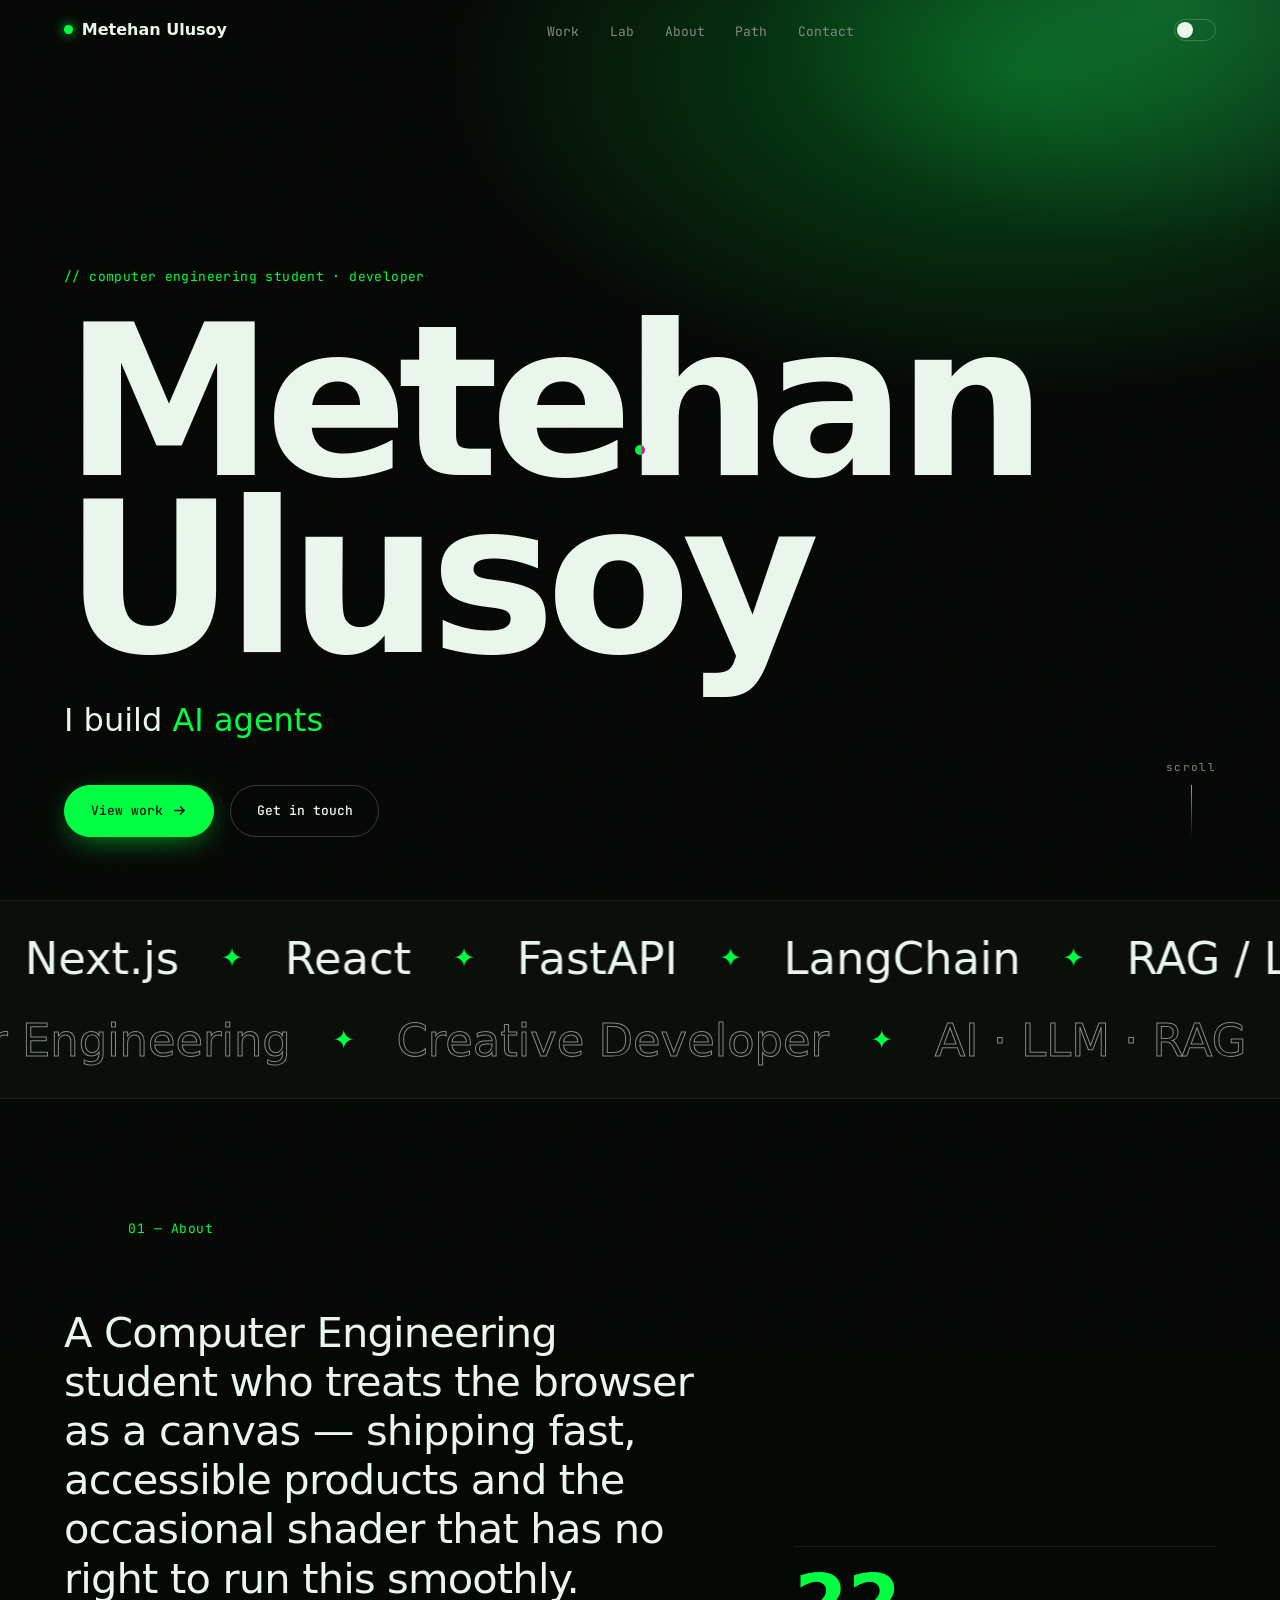
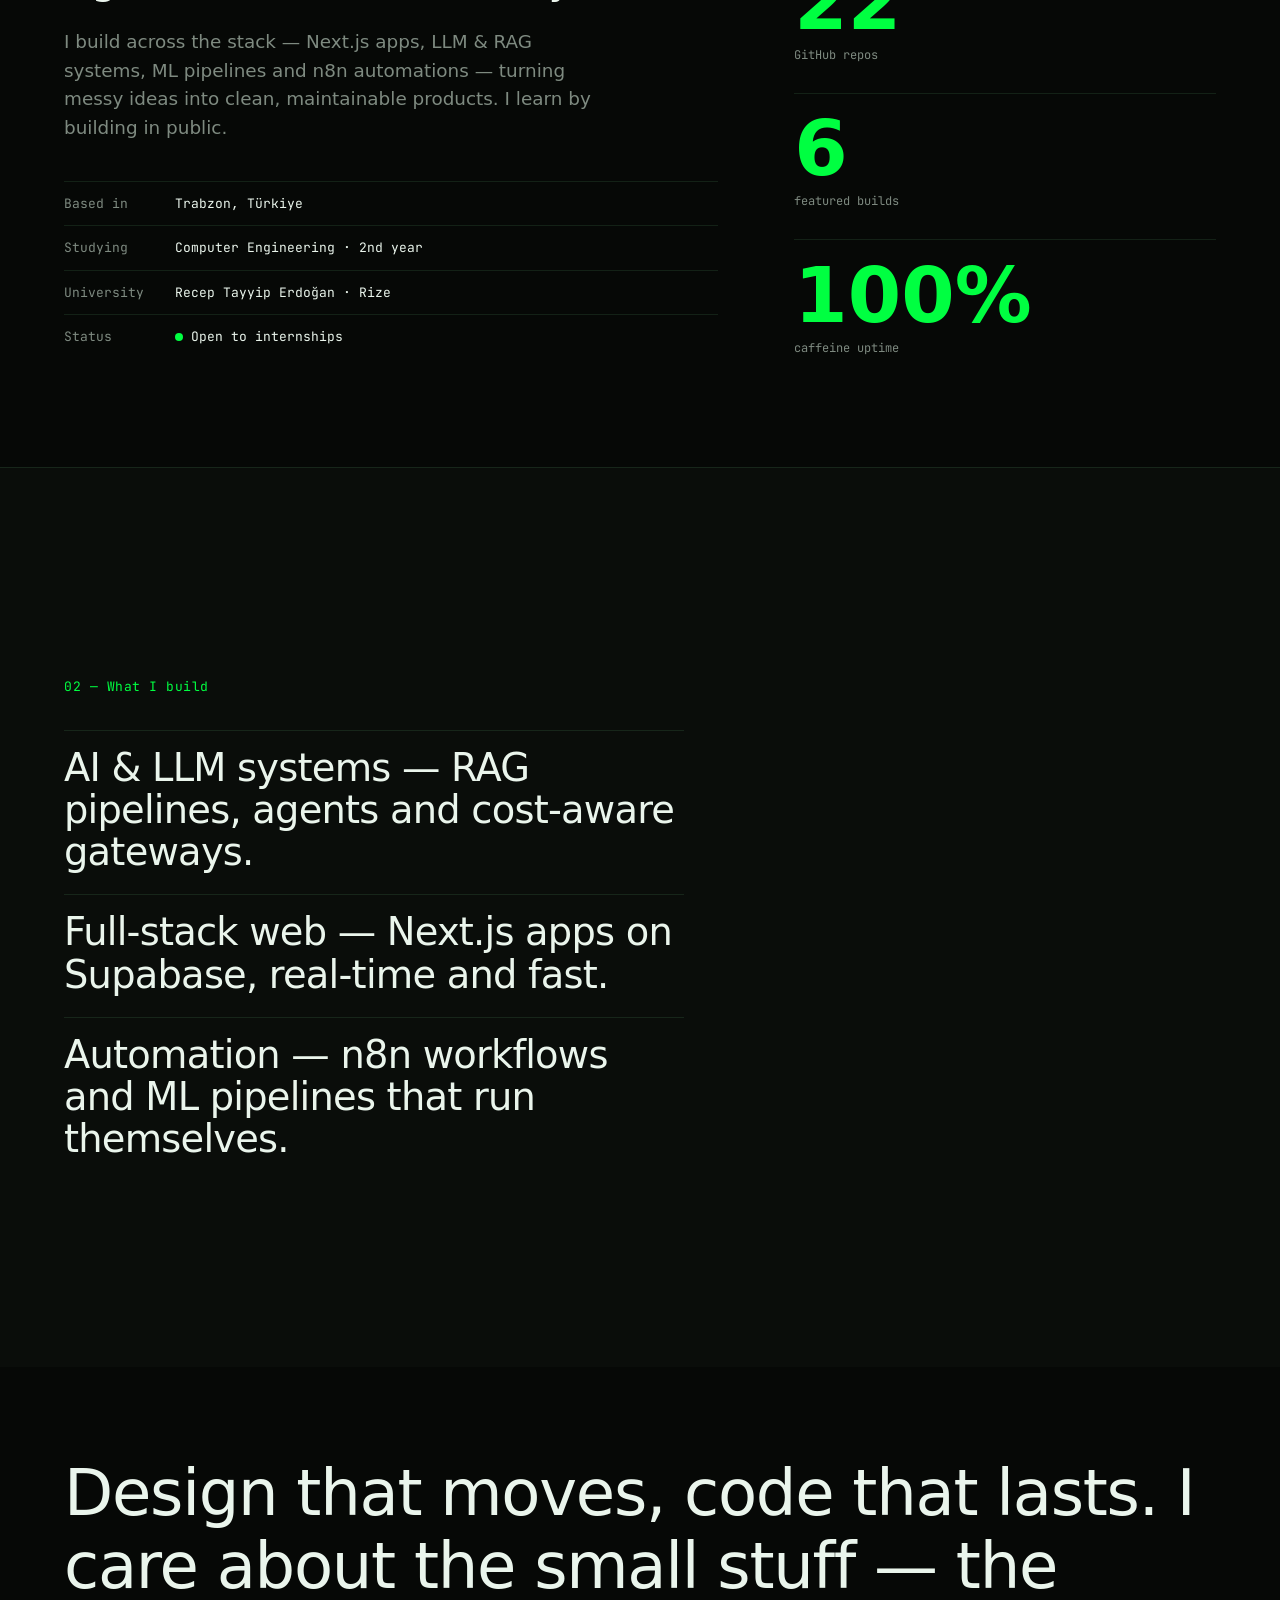
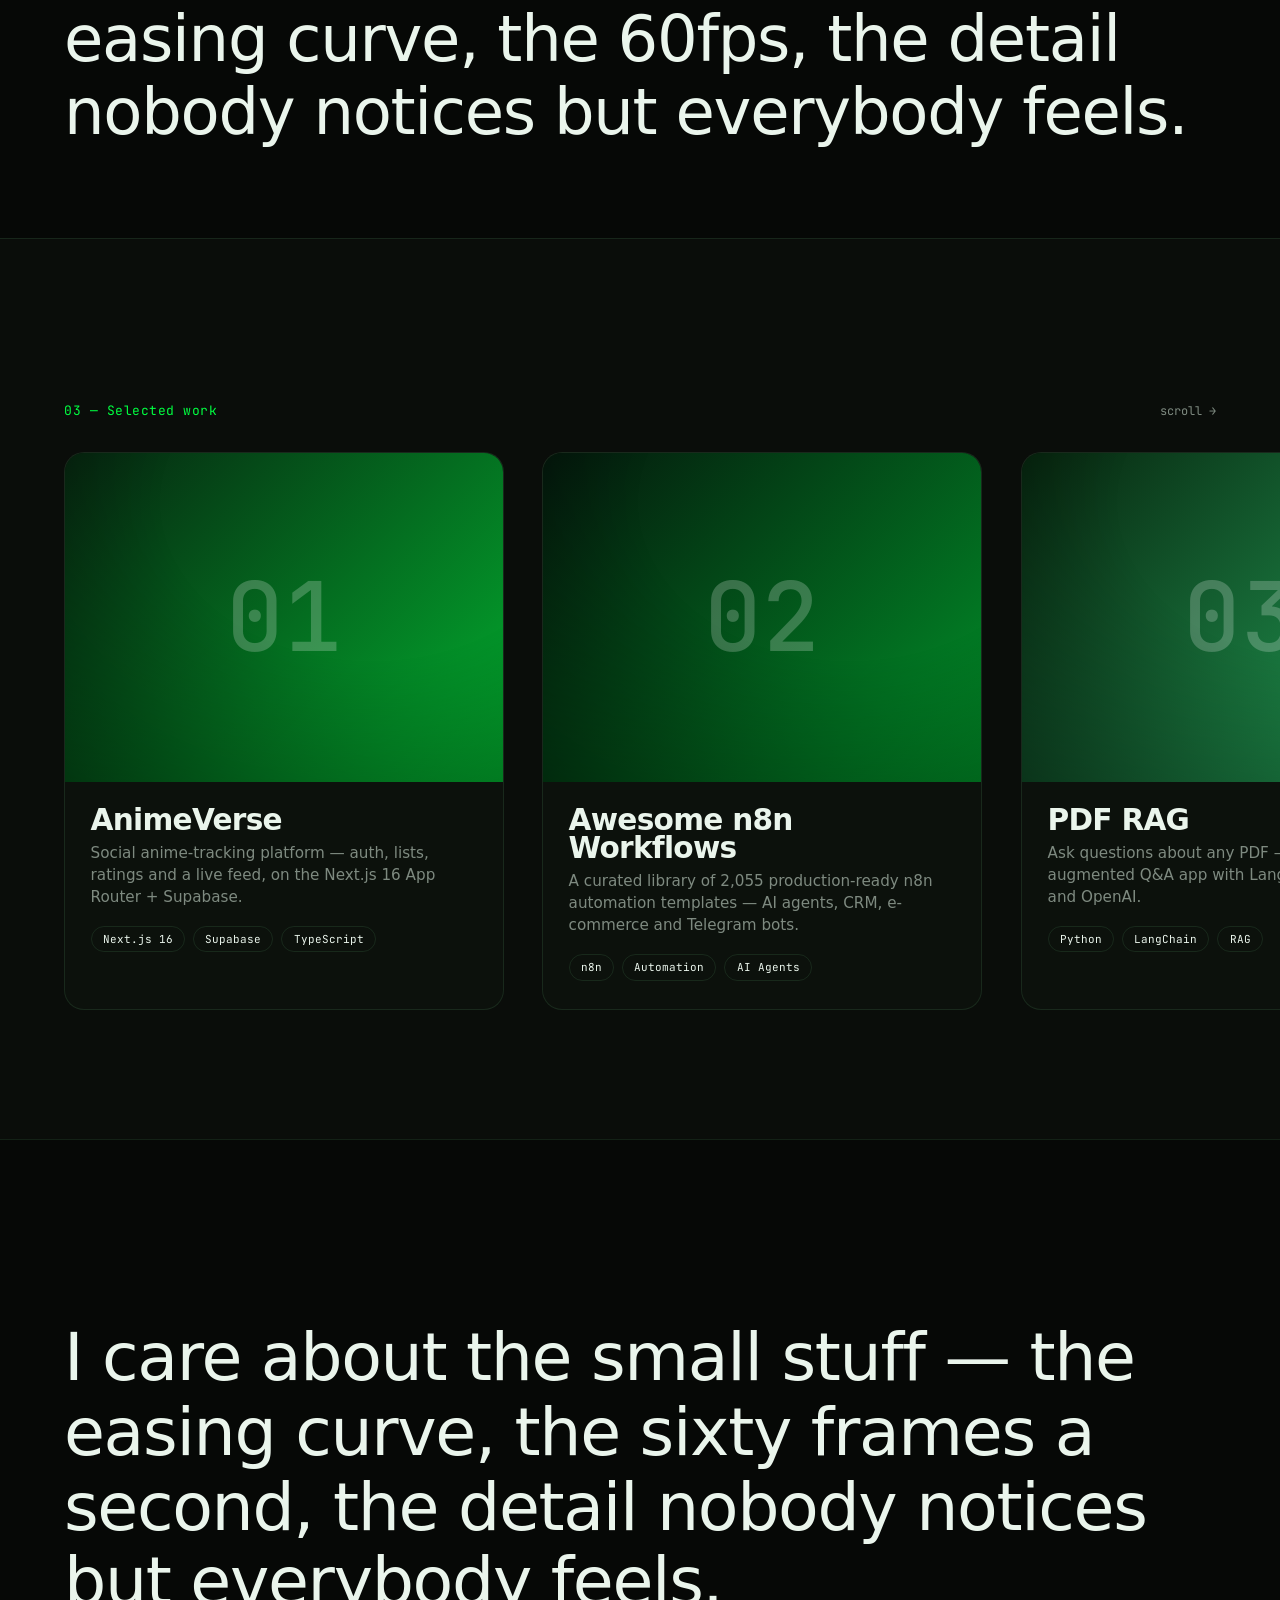
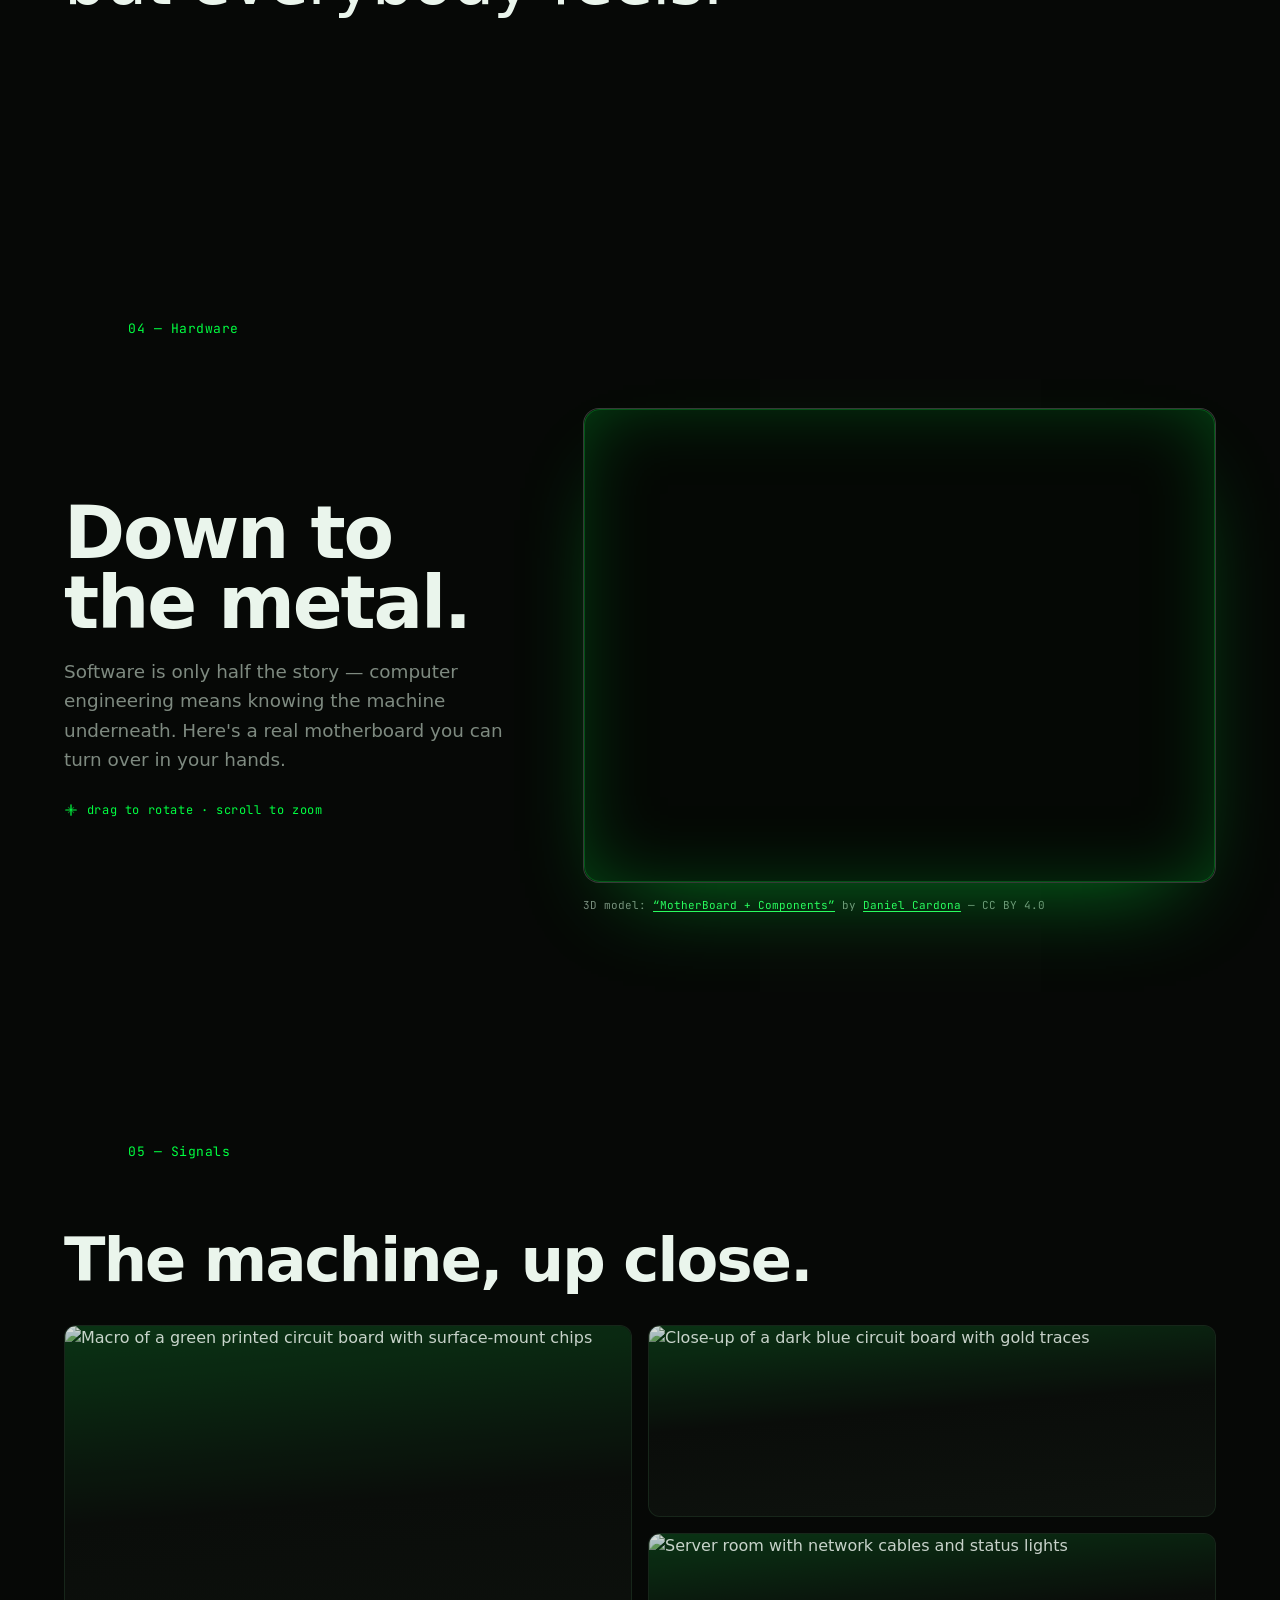
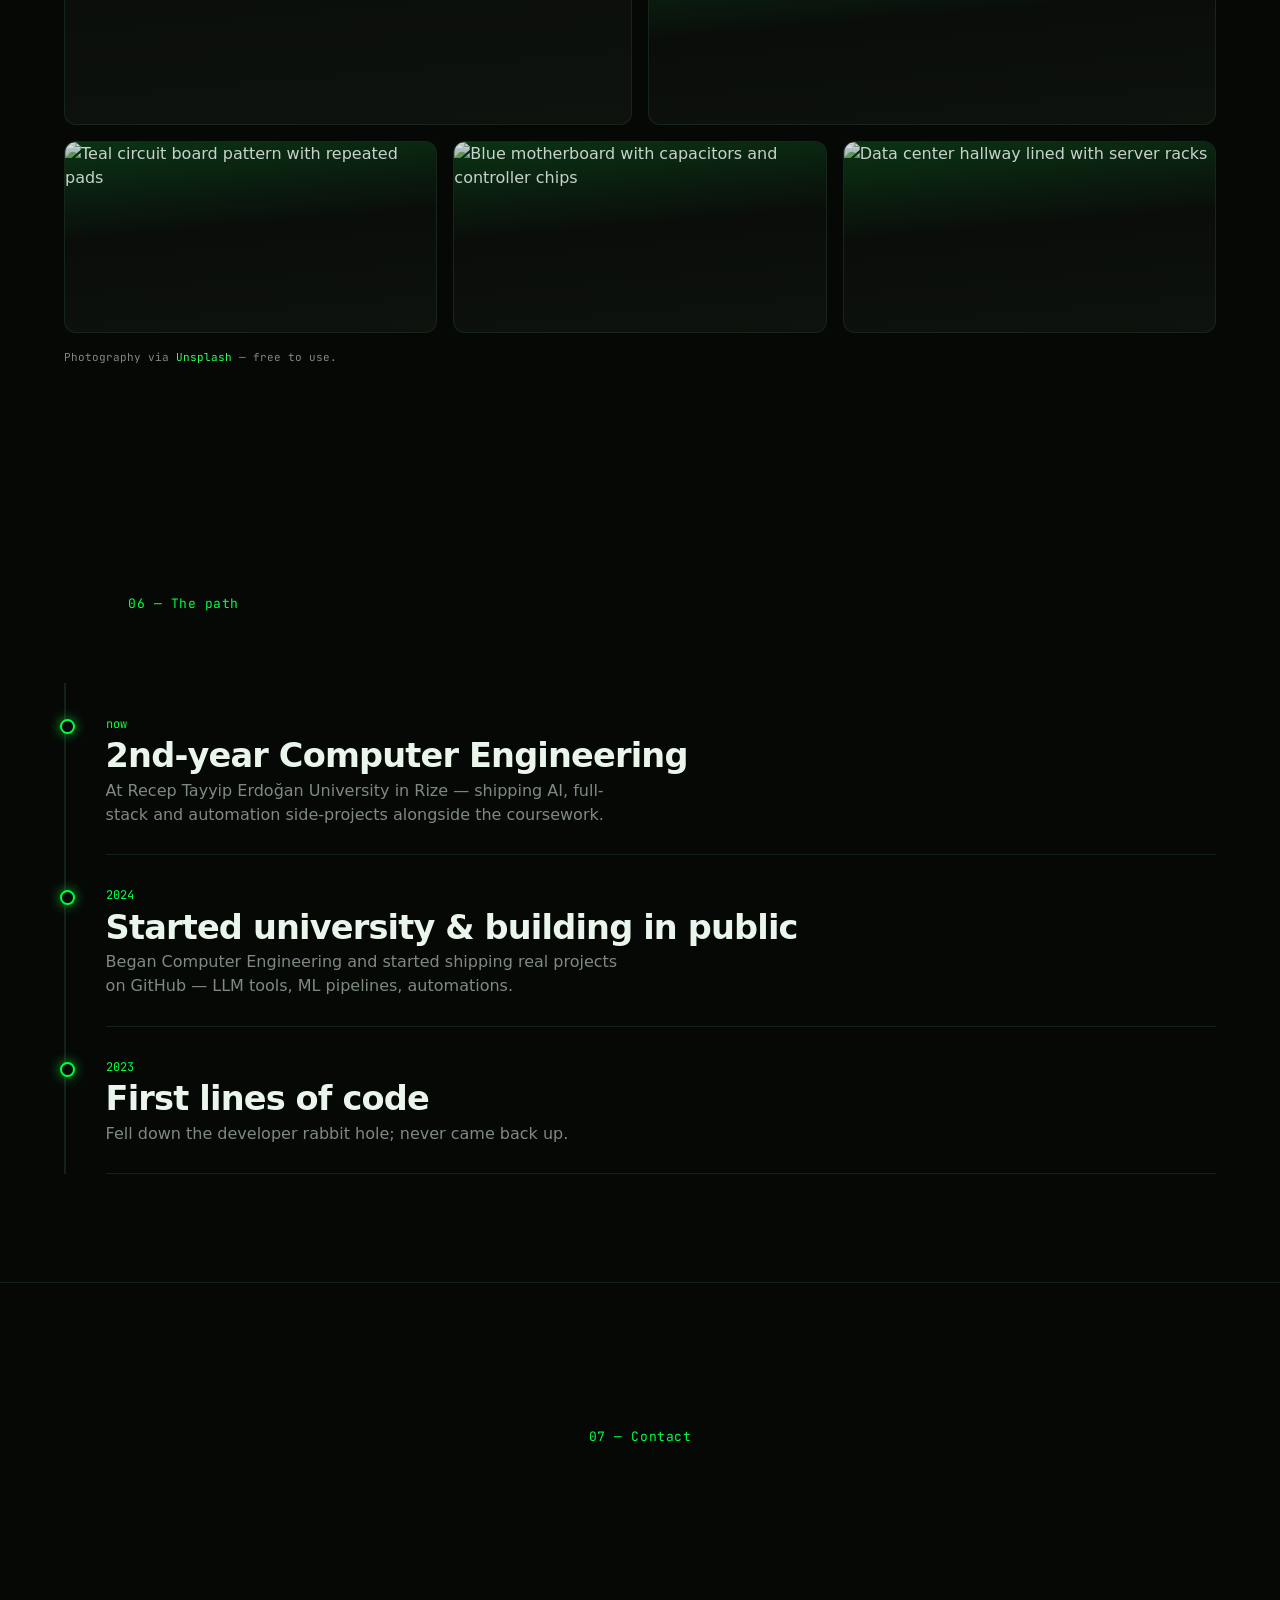
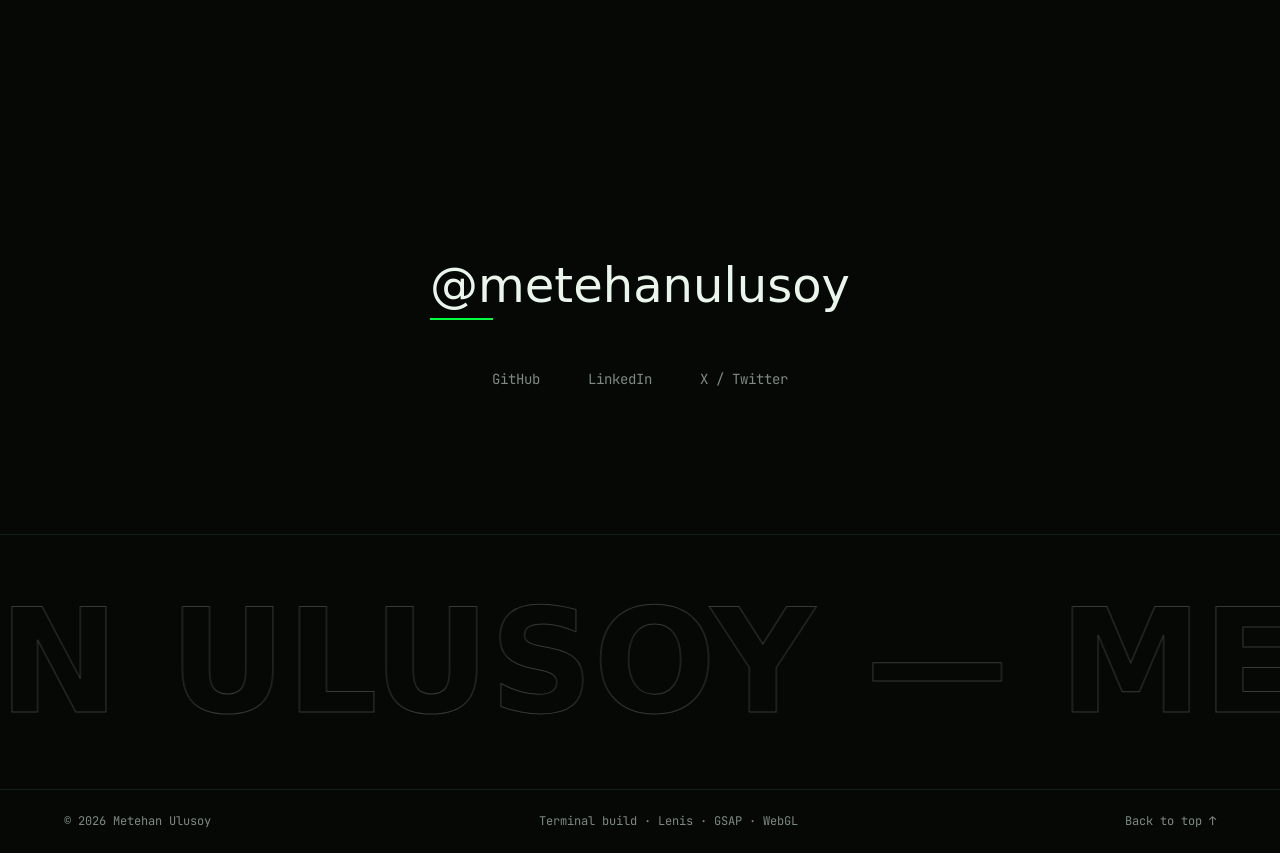
==== index.html @ 35fd6064 "feat: switch to matrix-green theme with real hardware media Recolour the site from the ember "Molten" ====
<!DOCTYPE html>
<html lang="en" data-theme="dark" data-perf="full">
<head>
  <meta charset="UTF-8" />
  <meta name="viewport" content="width=device-width, initial-scale=1.0" />
  <meta name="color-scheme" content="dark light" />
  <meta name="theme-color" content="#060806" />

  <!-- ====== EDIT: name / title / description ====== -->
  <title>Metehan Ulusoy — Creative Developer</title>
  <meta name="description" content="Metehan Ulusoy — Computer Engineering student & creative developer building fast, expressive web experiences." />
  <meta name="author" content="Metehan Ulusoy" />
  <meta property="og:type" content="website" />
  <meta property="og:title" content="Metehan Ulusoy — Creative Developer" />
  <meta property="og:description" content="Computer Engineering student & developer — web, motion, WebGL." />
  <meta property="og:image" content="assets/og.svg" />
  <link rel="icon" href="assets/favicon.svg" type="image/svg+xml" />

  <!-- No-FOUC performance-tier boot -->
  <script>
    (function () {
      try {
        var h = document.documentElement;
        var rm = matchMedia('(prefers-reduced-motion: reduce)').matches;
        var coarse = matchMedia('(pointer: coarse)').matches;
        var saveData = (navigator.connection && navigator.connection.saveData) || false;
        var lowCore = (navigator.hardwareConcurrency || 8) <= 4 && innerWidth < 700;
        h.setAttribute('data-perf', (rm || saveData || lowCore) ? 'lite' : 'full');
        h.setAttribute('data-pointer', coarse ? 'coarse' : 'fine');
        var t = localStorage.getItem('theme'); if (t) h.setAttribute('data-theme', t);
      } catch (e) {}
    })();
  </script>

  <!-- Fonts: Clash Display (display) + General Sans (body) + Zodiak (serif italic accent) + JetBrains Mono -->
  <link rel="preconnect" href="https://api.fontshare.com" crossorigin />
  <link rel="preconnect" href="https://fonts.gstatic.com" crossorigin />
  <link href="https://api.fontshare.com/v2/css?f[]=clash-display@600,700,500,400&f[]=general-sans@400,500,600&f[]=zodiak@400,700&display=swap" rel="stylesheet" />
  <link href="https://fonts.googleapis.com/css2?family=JetBrains+Mono:ital,wght@0,400;0,500;1,400&display=swap" rel="stylesheet" />

  <link rel="stylesheet" href="css/styles.css" />
</head>

<body>
  <!-- ============ PRELOADER (terminal boot) ============ -->
  <div class="preloader" id="preloader" aria-hidden="true">
    <div class="preloader__inner">
      <div class="preloader__log">
        <span class="boot-line">&gt; init kernel<span class="ok"> ok</span></span>
        <span class="boot-line">&gt; mount /portfolio<span class="ok"> ok</span></span>
        <span class="boot-line">&gt; load shaders<span class="ok"> ok</span></span>
        <span class="boot-line">&gt; calibrate motion<span class="ok"> ok</span></span>
        <span class="boot-line">&gt; ready<span class="blink">_</span></span>
      </div>
      <div class="preloader__track"><span class="preloader__fill" id="preFill"></span></div>
      <div class="preloader__meta">
        <span class="preloader__count" id="preCount">000</span>
        <span>METEHAN&nbsp;OS&nbsp;·&nbsp;v1.0</span>
      </div>
    </div>
  </div>

  <!-- ============ CUSTOM CURSOR (blend-difference dot + ring) ============ -->
  <div class="cursor" id="cursor" aria-hidden="true"><span class="cursor__label" id="cursorLabel"></span></div>

  <!-- ============ GRAIN ============ -->
  <div class="grain" aria-hidden="true"></div>

  <!-- ============ NAV ============ -->
  <header class="nav" id="nav">
    <a class="nav__brand" href="#top" data-magnetic data-cursor="hide"><span class="nav__dot"></span> Metehan Ulusoy</a>
    <nav class="nav__links" aria-label="Primary">
      <a href="#work" data-link><span>Work</span></a>
      <a href="#lab" data-link><span>Lab</span></a>
      <a href="#about" data-link><span>About</span></a>
      <a href="#path" data-link><span>Path</span></a>
      <a href="#contact" data-link><span>Contact</span></a>
    </nav>
    <button class="nav__theme" id="themeToggle" aria-label="Toggle theme" data-cursor="hide" data-magnetic>
      <span class="nav__theme-track"><span class="nav__theme-thumb"></span></span>
    </button>
  </header>

  <main id="top" class="scroll-content">

    <!-- ============ HERO ============ -->
    <section class="hero" id="hero">
      <video class="hero__video" id="heroVideo" autoplay muted loop playsinline preload="auto" aria-hidden="true">
        <source src="assets/video/matrix-rain.mp4" type="video/mp4" />
      </video>
      <div class="hero__scan" aria-hidden="true"></div>
      <div class="hero__grade" aria-hidden="true"></div>

      <div class="hero__inner">
        <p class="hero__eyebrow reveal-line"><span class="tag">// computer engineering student · developer</span></p>
        <!-- EDIT: your name -->
        <h1 class="hero__title" data-split-chars aria-label="Metehan Ulusoy">Metehan<br />Ulusoy</h1>
        <div class="hero__sub reveal-line">
          <span class="hero__lead">I build</span>
          <span class="hero__rotator" id="roleRotator"></span>
        </div>
        <div class="hero__cta reveal-line">
          <a href="#work" class="btn btn--primary" data-magnetic data-cursor="hide">
            <span>View work</span>
            <svg width="15" height="15" viewBox="0 0 16 16" fill="none"><path d="M3 8h10M9 4l4 4-4 4" stroke="currentColor" stroke-width="1.6" stroke-linecap="round" stroke-linejoin="round"/></svg>
          </a>
          <a href="#contact" class="btn btn--ghost" data-magnetic data-cursor="hide"><span>Get in touch</span></a>
        </div>
      </div>

      <a href="#work" class="hero__scroll" aria-label="Scroll" data-cursor="hide"><span>scroll</span><span class="hero__scroll-line"></span></a>
    </section>

    <!-- ============ MARQUEE ============ -->
    <section class="marquee" aria-hidden="true">
      <div class="marquee__track" id="marquee">
        <!-- EDIT: skills -->
        <em>Python</em><i>✦</i><em>TypeScript</em><i>✦</i><em>Next.js</em><i>✦</i><em>React</em><i>✦</i><em>FastAPI</em><i>✦</i><em>LangChain</em><i>✦</i><em>RAG / LLMs</em><i>✦</i><em>n8n</em><i>✦</i><em>Supabase</em><i>✦</i><em>Machine Learning</em><i>✦</i><em>WebGL</em><i>✦</i>
      </div>
      <div class="marquee__track marquee__track--outline" id="marquee2">
        <em>Creative Developer</em><i>✦</i><em>AI · LLM · RAG</em><i>✦</i><em>Full-stack</em><i>✦</i><em>Automation</em><i>✦</i><em>Motion &amp; WebGL</em><i>✦</i><em>Computer Engineering</em><i>✦</i>
      </div>
    </section>

    <!-- ============ ABOUT ============ -->
    <section class="about" id="about">
      <div class="section-head" data-head>
        <span class="section-num">01 — About</span>
      </div>
      <div class="about__grid">
        <div class="about__bio">
          <!-- EDIT: bio -->
          <p class="about__big" data-split-lines>A Computer Engineering student who treats the browser as a canvas — shipping fast, accessible products and the occasional shader that has no right to run this smoothly.</p>
          <p class="about__small" data-split-lines>I build across the stack — Next.js apps, LLM & RAG systems, ML pipelines and n8n automations — turning messy ideas into clean, maintainable products. I learn by building in public.</p>
          <div class="about__meta reveal-line">
            <div><span class="k">Based in</span><span class="v">Trabzon, Türkiye</span></div>
            <div><span class="k">Studying</span><span class="v">Computer Engineering · 2nd year</span></div>
            <div><span class="k">University</span><span class="v">Recep Tayyip Erdoğan · Rize</span></div>
            <div><span class="k">Status</span><span class="v"><i class="pulse"></i> Open to internships</span></div>
          </div>
        </div>
        <div class="about__stats" id="stats">
          <div class="stat"><span class="stat__num" data-count="22" data-suffix="">0</span><span class="stat__label">GitHub repos</span></div>
          <div class="stat"><span class="stat__num" data-count="6" data-suffix="">0</span><span class="stat__label">featured builds</span></div>
          <div class="stat"><span class="stat__num" data-count="100" data-suffix="%">0</span><span class="stat__label">caffeine uptime</span></div>
        </div>
      </div>
    </section>

    <!-- ============ FEATURE — interactive 3D ember blob ============ -->
    <section class="feature" id="feature">
      <canvas class="feature__canvas" id="blobCanvas" aria-hidden="true"></canvas>
      <div class="feature__grade" aria-hidden="true"></div>
      <div class="feature__inner">
        <span class="section-num">02 — What I build</span>
        <ul class="feature__list">
          <li data-split-lines>AI &amp; LLM systems — RAG pipelines, agents and cost-aware gateways.</li>
          <li data-split-lines>Full-stack web — Next.js apps on Supabase, real-time and fast.</li>
          <li data-split-lines>Automation — n8n workflows and ML pipelines that run themselves.</li>
        </ul>
      </div>
    </section>

    <!-- ============ STATEMENT (scroll-driven word highlight) ============ -->
    <section class="statement" id="statement">
      <p class="statement__text" id="statementText">Design that moves, code that lasts. I care about the small stuff — the easing curve, the 60fps, the detail nobody notices but everybody feels.</p>
    </section>

    <!-- ============ WORK — pinned horizontal ============ -->
    <section class="work" id="work">
      <div class="work__pin" id="workPin">
        <div class="work__head">
          <span class="section-num">03 — Selected work</span>
          <span class="work__hint">scroll →</span>
        </div>
        <div class="work__track" id="workTrack">
          <!-- Real projects pulled from github.com/metehanulusoy -->
          <a class="card" href="https://github.com/metehanulusoy/myanimelist" target="_blank" rel="noopener" data-tilt data-cursor="view">
            <div class="card__media card__media--a"><span class="card__idx">01</span></div>
            <div class="card__body"><h3>AnimeVerse</h3><p>Social anime-tracking platform — auth, lists, ratings and a live feed, on the Next.js 16 App Router + Supabase.</p><ul><li>Next.js 16</li><li>Supabase</li><li>TypeScript</li></ul></div>
          </a>
          <a class="card" href="https://metehanulusoy.github.io/awesome-n8n-workflows" target="_blank" rel="noopener" data-tilt data-cursor="view">
            <div class="card__media card__media--b"><span class="card__idx">02</span></div>
            <div class="card__body"><h3>Awesome n8n Workflows</h3><p>A curated library of 2,055 production-ready n8n automation templates — AI agents, CRM, e-commerce and Telegram bots.</p><ul><li>n8n</li><li>Automation</li><li>AI Agents</li></ul></div>
          </a>
          <a class="card" href="https://pdf-rag-app-metehanulusoy.streamlit.app" target="_blank" rel="noopener" data-tilt data-cursor="view">
            <div class="card__media card__media--c"><span class="card__idx">03</span></div>
            <div class="card__body"><h3>PDF RAG</h3><p>Ask questions about any PDF — a retrieval-augmented Q&amp;A app with LangChain, embeddings and OpenAI.</p><ul><li>Python</li><li>LangChain</li><li>RAG</li></ul></div>
          </a>
          <a class="card" href="https://github.com/metehanulusoy/llm-cost-autopilot" target="_blank" rel="noopener" data-tilt data-cursor="view">
            <div class="card__media card__media--d"><span class="card__idx">04</span></div>
            <div class="card__body"><h3>LLM Cost Autopilot</h3><p>Multi-provider LLM gateway that routes by learned complexity and auto-escalates on failure — 50%+ cheaper than an all-GPT-4o baseline.</p><ul><li>Python</li><li>FastAPI</li><li>LLM Ops</li></ul></div>
          </a>
          <a class="card" href="https://github.com/metehanulusoy/bist-ai-yatirim-asistani" target="_blank" rel="noopener" data-tilt data-cursor="view">
            <div class="card__media card__media--e"><span class="card__idx">05</span></div>
            <div class="card__body"><h3>BIST AI Assistant</h3><p>AI-driven BIST stock assistant — portfolio tracking, analysis and paper-trading in one Streamlit app.</p><ul><li>Python</li><li>Streamlit</li><li>AI</li></ul></div>
          </a>
          <a class="card" href="https://github.com/metehanulusoy/fraud-detection-system" target="_blank" rel="noopener" data-tilt data-cursor="view">
            <div class="card__media card__media--f"><span class="card__idx">06</span></div>
            <div class="card__body"><h3>Fraud Detection</h3><p>Real-time fraud scoring — an XGBoost + Isolation Forest ensemble behind a FastAPI endpoint with rule-based alerts.</p><ul><li>Python</li><li>XGBoost</li><li>ML</li></ul></div>
          </a>
          <div class="work__end"><a href="#contact" class="work__end-link" data-magnetic data-cursor="hide">Let's talk →</a></div>
        </div>
      </div>
    </section>

    <!-- ============ MANIFESTO — scroll color inversion ============ -->
    <section class="invert" id="invert">
      <p class="invert__text">I care about the small stuff — the easing curve, the sixty frames a second, the detail nobody notices but everybody feels.</p>
    </section>

    <!-- ============ HARDWARE — real interactive 3D model (Sketchfab, CC-BY) ============ -->
    <section class="hardware" id="hardware">
      <div class="section-head" data-head><span class="section-num">04 — Hardware</span></div>
      <div class="hardware__inner">
        <div class="hardware__text">
          <h2 class="hardware__title" data-split-lines>Down to the metal.</h2>
          <p class="hardware__sub reveal-line">Software is only half the story — computer engineering means knowing the machine underneath. Here's a real motherboard you can turn over in your hands.</p>
          <span class="hardware__hint reveal-line">
            <svg width="14" height="14" viewBox="0 0 16 16" fill="none" aria-hidden="true"><path d="M2 8h12M8 2v12" stroke="currentColor" stroke-width="1.4" stroke-linecap="round"/><path d="M5 5l6 6M11 5l-6 6" stroke="currentColor" stroke-width="1.4" stroke-linecap="round" opacity=".45"/></svg>
            drag to rotate · scroll to zoom
          </span>
        </div>
        <div class="hardware__stage">
          <div class="hardware__frame">
            <iframe title="MotherBoard + Components — interactive 3D model" class="hardware__embed" src="https://sketchfab.com/models/3bc94057328243d4b341a55f59160f8a/embed?autospin=0.2&autostart=1&ui_theme=dark&ui_infos=0&ui_controls=1&ui_stop=0&ui_watermark=0&transparent=1&dnt=1" allow="autoplay; fullscreen; xr-spatial-tracking" allowfullscreen loading="lazy"></iframe>
          </div>
          <p class="hardware__credit">3D model: <a href="https://sketchfab.com/3d-models/motherboard-components-3bc94057328243d4b341a55f59160f8a" target="_blank" rel="noopener">“MotherBoard + Components”</a> by <a href="https://sketchfab.com/DanielCardonaArt" target="_blank" rel="noopener">Daniel Cardona</a> — CC BY 4.0</p>
        </div>
      </div>
    </section>

    <!-- ============ SIGNALS — real hardware photography (Unsplash) ============ -->
    <section class="gallery" id="gallery">
      <div class="section-head" data-head><span class="section-num">05 — Signals</span></div>
      <div class="gallery__inner">
        <h2 class="gallery__title" data-split-lines>The machine, up close.</h2>
        <div class="gallery__grid">
          <figure class="gtile gtile--a"><img loading="lazy" alt="Macro of a green printed circuit board with surface-mount chips" src="https://images.unsplash.com/photo-1517077304055-6e89abbf09b0?w=1000&q=80&auto=format&fit=crop" /></figure>
          <figure class="gtile gtile--b"><img loading="lazy" alt="Close-up of a dark blue circuit board with gold traces" src="https://images.unsplash.com/photo-1592659762303-90081d34b277?w=800&q=80&auto=format&fit=crop" /></figure>
          <figure class="gtile gtile--c"><img loading="lazy" alt="Server room with network cables and status lights" src="https://images.unsplash.com/photo-1558494949-ef010cbdcc31?w=800&q=80&auto=format&fit=crop" /></figure>
          <figure class="gtile gtile--d"><img loading="lazy" alt="Teal circuit board pattern with repeated pads" src="https://images.unsplash.com/photo-1631376178637-392efc9e356b?w=800&q=80&auto=format&fit=crop" /></figure>
          <figure class="gtile gtile--e"><img loading="lazy" alt="Blue motherboard with capacitors and controller chips" src="https://images.unsplash.com/photo-1651340550839-3b295d930048?w=800&q=80&auto=format&fit=crop" /></figure>
          <figure class="gtile gtile--f"><img loading="lazy" alt="Data center hallway lined with server racks" src="https://images.unsplash.com/photo-1580106815433-a5b1d1d53d85?w=1000&q=80&auto=format&fit=crop" /></figure>
        </div>
        <p class="gallery__credit">Photography via <a href="https://unsplash.com" target="_blank" rel="noopener">Unsplash</a> — free to use.</p>
      </div>
    </section>

    <!-- ============ PATH / TIMELINE ============ -->
    <section class="path" id="path">
      <div class="section-head" data-head><span class="section-num">06 — The path</span></div>
      <ol class="timeline" id="timeline">
        <svg class="timeline__line" id="timelineLine" preserveAspectRatio="none" aria-hidden="true"><path d="M1 0 V 2000" fill="none" stroke="currentColor" stroke-width="2" /></svg>
        <!-- EDIT: your timeline -->
        <li class="timeline__item"><span class="timeline__year">now</span><h3>2nd-year Computer Engineering</h3><p>At Recep Tayyip Erdoğan University in Rize — shipping AI, full-stack and automation side-projects alongside the coursework.</p></li>
        <li class="timeline__item"><span class="timeline__year">2024</span><h3>Started university &amp; building in public</h3><p>Began Computer Engineering and started shipping real projects on GitHub — LLM tools, ML pipelines, automations.</p></li>
        <li class="timeline__item"><span class="timeline__year">2023</span><h3>First lines of code</h3><p>Fell down the developer rabbit hole; never came back up.</p></li>
      </ol>
    </section>

    <!-- ============ CONTACT ============ -->
    <section class="contact" id="contact">
      <canvas class="contact__constellation" id="constellation" aria-hidden="true"></canvas>
      <div class="contact__inner">
        <span class="section-num">07 — Contact</span>
        <div class="contact__stage">
          <canvas class="contact__particles" id="nameCanvas" aria-hidden="true"></canvas>
          <h2 class="contact__title" data-split-chars aria-label="Let's build.">Let's<br />build.</h2>
        </div>
        <a class="contact__handle" href="https://github.com/metehanulusoy" target="_blank" rel="noopener" data-magnetic data-cursor="hide">@metehanulusoy</a>
        <div class="contact__socials">
          <!-- EDIT: add real LinkedIn / X -->
          <a href="https://github.com/metehanulusoy" target="_blank" rel="noopener" data-cursor="hide" data-magnetic>GitHub</a>
          <a href="https://www.linkedin.com/in/metehan-ulusoy-1806b6223" target="_blank" rel="noopener" data-cursor="hide" data-magnetic>LinkedIn</a>
          <a role="link" aria-disabled="true" data-cursor="hide" data-magnetic style="cursor:default">X / Twitter</a>
        </div>
      </div>
      <div class="footer">
        <div class="footer__marquee" aria-hidden="true"><span id="footMarquee"></span></div>
        <div class="footer__row">
          <span>© <span id="year"></span> Metehan Ulusoy</span>
          <span>Terminal build · Lenis · GSAP · WebGL</span>
          <a href="#top" data-cursor="hide" data-magnetic>Back to top ↑</a>
        </div>
      </div>
    </section>
  </main>

  <!-- CDN UMD globals — file:// friendly, degrade gracefully -->
  <script src="https://cdnjs.cloudflare.com/ajax/libs/gsap/3.12.5/gsap.min.js" defer></script>
  <script src="https://cdnjs.cloudflare.com/ajax/libs/gsap/3.12.5/ScrollTrigger.min.js" defer></script>
  <script src="https://cdn.jsdelivr.net/npm/@studio-freight/lenis@1.0.42/dist/lenis.min.js" defer></script>
  <script src="js/main.js" defer></script>
</body>
</html>
---- css/styles.css ----
/* =========================================================================
   Metehan Ulusoy — portfolio · "Molten" direction
   warm charcoal + ember. Hand-written motion CSS.
   ========================================================================= */

:root {
  --font-display: 'Clash Display', 'Space Grotesk', system-ui, sans-serif;
  --font-body: 'General Sans', system-ui, -apple-system, sans-serif;
  --font-serif: 'Zodiak', Georgia, 'Times New Roman', serif;
  --font-mono: 'JetBrains Mono', ui-monospace, 'SF Mono', monospace;

  --accent: #00ff41;         /* ember */
  --accent-2: #39ff8f;       /* amber highlight */
  --accent-deep: #00cc37;
  --accent-ink: #04140a;

  --ease: cubic-bezier(0.23, 1, 0.32, 1);
  --ease-io: cubic-bezier(0.7, 0, 0.2, 1);
  --maxw: 1360px;
  --pad: clamp(1.25rem, 5vw, 5.5rem);
}

html[data-theme='dark'] {
  --bg: #060806;
  --bg-2: #0a0d0a;
  --bg-3: #111511;
  --ink: #eaf5ec;
  --muted: #7e8a80;
  --line: rgba(140, 255, 170, 0.10);
  --line-strong: rgba(255, 255, 255, 0.2);
  --card: #0c110c;
  --glass: rgba(15, 13, 11, 0.55);
}
html[data-theme='light'] {
  --bg: #f4efe6;
  --bg-2: #ece5d8;
  --bg-3: #e2d9c9;
  --ink: #17110a;
  --muted: #6d665a;
  --line: rgba(0, 0, 0, 0.12);
  --line-strong: rgba(0, 0, 0, 0.26);
  --card: #faf5ec;
  --glass: rgba(244, 239, 230, 0.6);
  --accent: #00cc37;
  --accent-ink: #fff4ec;
}

* { margin: 0; padding: 0; box-sizing: border-box; }
html { -webkit-text-size-adjust: 100%; }
body {
  font-family: var(--font-body);
  background: var(--bg); color: var(--ink);
  line-height: 1.5; overflow-x: hidden;
  -webkit-font-smoothing: antialiased; text-rendering: optimizeLegibility;
  transition: background 0.6s var(--ease), color 0.6s var(--ease);
}
.lenis.lenis-smooth { scroll-behavior: auto !important; }
::selection { background: var(--accent); color: var(--accent-ink); }
a { color: inherit; text-decoration: none; }
img, svg, canvas { display: block; max-width: 100%; }
h1, h2, h3 { font-family: var(--font-display); font-weight: 600; line-height: 0.96; letter-spacing: -0.025em; }
html[data-pointer='fine'].cursor-ready * { cursor: none !important; }

/* ---------- GRAIN ---------- */
.grain {
  position: fixed; inset: -50%; width: 200%; height: 200%;
  pointer-events: none; z-index: 9000; opacity: 0.05; mix-blend-mode: overlay;
  background-image: url("data:image/svg+xml,%3Csvg xmlns='http://www.w3.org/2000/svg' width='180' height='180'%3E%3Cfilter id='n'%3E%3CfeTurbulence type='fractalNoise' baseFrequency='0.8' numOctaves='2' stitchTiles='stitch'/%3E%3C/filter%3E%3Crect width='100%25' height='100%25' filter='url(%23n)'/%3E%3C/svg%3E");
}
html[data-perf='lite'] .grain { display: none; }

/* ---------- CURSOR ---------- */
.cursor {
  position: fixed; top: 0; left: 0; width: 10px; height: 10px; border-radius: 50%;
  background: var(--accent); pointer-events: none; z-index: 9500;
  transform: translate3d(-50%, -50%, 0); mix-blend-mode: difference;
  display: grid; place-items: center; will-change: transform; opacity: 0;
  transition: width 0.35s var(--ease), height 0.35s var(--ease), background 0.35s var(--ease), mix-blend-mode 0s;
}
html[data-pointer='fine'].cursor-ready .cursor { opacity: 1; }
.cursor.is-hover { width: 54px; height: 54px; }
.cursor.is-view { width: 92px; height: 92px; mix-blend-mode: normal; background: var(--accent); }
.cursor__label { font-family: var(--font-mono); font-size: 11px; font-weight: 500; color: var(--accent-ink); opacity: 0; transform: scale(0.6); transition: opacity 0.25s var(--ease), transform 0.25s var(--ease); }
.cursor.is-view .cursor__label { opacity: 1; transform: scale(1); }

/* ---------- PRELOADER ---------- */
.preloader {
  position: fixed; inset: 0; z-index: 9999; background: var(--bg);
  display: grid; place-items: center;
  animation: pre-failsafe 0.6s var(--ease) 6.5s forwards;
}
.preloader__inner { width: min(440px, 80vw); }
.preloader__log { font-family: var(--font-mono); font-size: clamp(12px, 1.6vw, 14px); color: var(--muted); margin-bottom: 1.5rem; line-height: 2; }
.boot-line { display: block; opacity: 0; }
html[data-perf='lite'] .boot-line { opacity: 1; }
.boot-line .ok { color: var(--accent); }
.blink { color: var(--accent); animation: blink 1s steps(1) infinite; }
.preloader__track { height: 2px; background: var(--line); overflow: hidden; }
.preloader__fill { display: block; height: 100%; width: 0%; background: linear-gradient(90deg, var(--accent-deep), var(--accent), var(--accent-2)); }
.preloader__meta { display: flex; justify-content: space-between; margin-top: 0.8rem; font-family: var(--font-mono); font-size: 12px; color: var(--muted); letter-spacing: 0.05em; }
.preloader__count { color: var(--ink); }
@keyframes pre-failsafe { to { opacity: 0; visibility: hidden; } }

/* ---------- NAV ---------- */
.nav {
  position: fixed; top: 0; left: 0; right: 0; z-index: 800;
  display: flex; align-items: center; justify-content: space-between; padding: 1.1rem var(--pad);
  transition: transform 0.5s var(--ease), background 0.4s, backdrop-filter 0.4s, border-color 0.4s; border-bottom: 1px solid transparent;
}
.nav.is-scrolled { background: var(--glass); -webkit-backdrop-filter: blur(16px); backdrop-filter: blur(16px); border-bottom: 1px solid var(--line); }
.nav.is-hidden { transform: translateY(-110%); }
.nav__brand { display: inline-flex; align-items: center; gap: 0.55rem; font-family: var(--font-display); font-weight: 600; font-size: 1rem; }
.nav__dot { width: 9px; height: 9px; border-radius: 50%; background: var(--accent); box-shadow: 0 0 12px var(--accent); }
.nav__links { display: flex; gap: clamp(1rem, 2.4vw, 2.2rem); font-family: var(--font-mono); font-size: 13px; }
.nav__links a { color: var(--muted); overflow: hidden; position: relative; display: inline-block; height: 1.2em; }
.nav__links a span { display: inline-block; transition: transform 0.4s var(--ease), color 0.4s; }
.nav__links a::after { content: attr(data-t); }
.nav__links a:hover { color: var(--accent); }
.nav__theme { background: none; border: none; padding: 0; }
.nav__theme-track { display: block; width: 42px; height: 22px; border-radius: 99px; border: 1px solid var(--line-strong); position: relative; }
.nav__theme-thumb { position: absolute; top: 2px; left: 2px; width: 16px; height: 16px; border-radius: 50%; background: var(--ink); transition: transform 0.4s var(--ease), background 0.4s; }
html[data-theme='light'] .nav__theme-thumb { transform: translateX(20px); background: var(--accent); }

/* ---------- HERO ---------- */
.hero { position: relative; min-height: 100svh; display: flex; align-items: flex-end; padding: var(--pad); padding-bottom: clamp(2rem, 7vh, 5rem); overflow: hidden; }
.hero__canvas { position: absolute; inset: 0; width: 100%; height: 100%; z-index: 0; opacity: 0; transition: opacity 1.4s var(--ease); }
.hero__canvas.is-ready { opacity: 1; }
.hero__grade {
  position: absolute; inset: 0; z-index: 1; pointer-events: none;
  background:
    radial-gradient(75% 60% at 80% 8%, color-mix(in srgb, var(--accent) 30%, transparent), transparent 60%),
    radial-gradient(60% 50% at 92% 0%, color-mix(in srgb, var(--accent-2) 22%, transparent), transparent 55%),
    linear-gradient(180deg, transparent 40%, var(--bg) 96%);
}
/* lite tier: static molten gradient stands in for WebGL */
html[data-perf='lite'] .hero__grade { background:
  radial-gradient(70% 60% at 78% 12%, color-mix(in srgb, var(--accent) 34%, transparent), transparent 62%),
  radial-gradient(80% 70% at 20% 100%, color-mix(in srgb, var(--accent-deep) 16%, transparent), transparent 55%), var(--bg); }
.hero__inner { position: relative; z-index: 2; width: 100%; max-width: var(--maxw); }
.hero__eyebrow { margin-bottom: 1.6rem; }
.hero__eyebrow .tag { font-family: var(--font-mono); font-size: 13px; color: var(--accent); letter-spacing: 0.03em; }
.hero__title { font-size: clamp(3.6rem, 16.5vw, 14rem); font-weight: 600; letter-spacing: -0.045em; line-height: 0.84; }
.hero__title .char { display: inline-block; will-change: transform; }
.hero__sub { margin-top: 1.7rem; display: flex; align-items: baseline; gap: 0.5ch; font-size: clamp(1.15rem, 3vw, 2rem); font-family: var(--font-display); font-weight: 500; }
.hero__lead { color: var(--ink); }
.hero__rotator { color: var(--accent); font-family: var(--font-display); font-style: normal; font-weight: 500; }
@keyframes blink { 50% { opacity: 0; } }
.hero__cta { margin-top: 2.6rem; display: flex; gap: 1rem; flex-wrap: wrap; }
.hero__scroll { position: absolute; right: var(--pad); bottom: clamp(2rem, 7vh, 5rem); z-index: 2; display: inline-flex; flex-direction: column; align-items: center; gap: 0.6rem; font-family: var(--font-mono); font-size: 11px; color: var(--muted); letter-spacing: 0.12em; }
.hero__scroll-line { width: 1px; height: 52px; background: linear-gradient(var(--accent), transparent); position: relative; overflow: hidden; }
.hero__scroll-line::after { content: ''; position: absolute; top: -50%; left: 0; width: 100%; height: 50%; background: var(--accent); animation: scrolldot 1.8s var(--ease) infinite; }
@keyframes scrolldot { 0% { top: -50%; } 100% { top: 100%; } }

/* ---------- BUTTONS ---------- */
.btn { display: inline-flex; align-items: center; gap: 0.6rem; font-family: var(--font-mono); font-size: 13px; font-weight: 500; padding: 0.95rem 1.6rem; border-radius: 99px; position: relative; overflow: hidden; border: 1px solid var(--line-strong); will-change: transform; }
.btn span, .btn svg { position: relative; z-index: 1; transition: color 0.4s var(--ease); }
.btn::before { content: ''; position: absolute; inset: 0; background: var(--accent); transform: translateY(101%); transition: transform 0.5s var(--ease); }
.btn:hover::before { transform: translateY(0); }
.btn:hover span, .btn:hover svg { color: var(--accent-ink); }
.btn--primary { background: var(--accent); border-color: var(--accent); box-shadow: 0 8px 30px -8px color-mix(in srgb, var(--accent) 60%, transparent); }
.btn--primary span, .btn--primary svg { color: var(--accent-ink); }
.btn--primary::before { background: var(--ink); }
.btn--primary:hover span, .btn--primary:hover svg { color: var(--bg); }

/* ---------- MARQUEE ---------- */
.marquee { border-top: 1px solid var(--line); border-bottom: 1px solid var(--line); padding: 1.5rem 0; overflow: hidden; background: var(--bg-2); }
.marquee__track { display: inline-flex; gap: 2.6rem; align-items: center; white-space: nowrap; font-family: var(--font-display); font-weight: 500; font-size: clamp(1.5rem, 4.4vw, 2.8rem); will-change: transform; }
.marquee__track em { font-style: normal; color: var(--ink); }
.marquee__track i { color: var(--accent); font-size: 0.6em; font-style: normal; }

/* ---------- SECTION HEADS / SPLIT PRIMITIVES ---------- */
.section-num { font-family: var(--font-mono); font-size: 13px; color: var(--accent); letter-spacing: 0.04em; display: inline-block; }
.section-head { max-width: var(--maxw); margin: 0 auto; padding: clamp(4.5rem, 13vh, 10rem) var(--pad) clamp(2rem, 5vh, 3.5rem); position: relative; }
.section-head::after { content: ''; display: block; height: 1px; width: 100%; background: var(--line); margin-top: 1.4rem; transform: scaleX(0); transform-origin: left; transition: transform 0.9s var(--ease); }
.section-head.drawn::after { transform: scaleX(1); }
.line-mask { display: block; overflow: hidden; }
.line-inner { display: block; will-change: transform; }

/* ---------- ABOUT ---------- */
.about { max-width: var(--maxw); margin: 0 auto; padding: 0 var(--pad) clamp(4rem, 12vh, 9rem); }
.about__grid { display: grid; grid-template-columns: 1.55fr 1fr; gap: clamp(2rem, 6vw, 6rem); align-items: end; }
.about__big { font-family: var(--font-display); font-weight: 400; font-size: clamp(1.5rem, 3.4vw, 2.6rem); letter-spacing: -0.02em; line-height: 1.18; margin-bottom: 1.6rem; }
.about__small { color: var(--muted); font-size: clamp(1rem, 1.5vw, 1.15rem); line-height: 1.55; max-width: 46ch; }
.about__meta { display: flex; flex-direction: column; gap: 0; margin-top: 2.4rem; font-family: var(--font-mono); font-size: 13px; }
.about__meta > div { display: flex; gap: 1.2rem; border-top: 1px solid var(--line); padding: 0.75rem 0; }
.about__meta .k { color: var(--muted); width: 92px; flex: none; }
.about__meta .v { color: var(--ink); display: inline-flex; align-items: center; gap: 0.5rem; }
.pulse { width: 8px; height: 8px; border-radius: 50%; background: var(--accent); display: inline-block; box-shadow: 0 0 0 0 var(--accent); animation: pulse 2s infinite; }
@keyframes pulse { 0% { box-shadow: 0 0 0 0 color-mix(in srgb, var(--accent) 60%, transparent); } 70% { box-shadow: 0 0 0 9px transparent; } 100% { box-shadow: 0 0 0 0 transparent; } }
.about__stats { display: flex; flex-direction: column; gap: 1.7rem; }
.stat { border-top: 1px solid var(--line); padding-top: 1.1rem; }
.stat__num { font-family: var(--font-display); font-weight: 600; font-size: clamp(2.8rem, 7vw, 4.8rem); line-height: 1; display: block; color: var(--accent); }
.stat__label { font-family: var(--font-mono); font-size: 12px; color: var(--muted); }

/* ---------- STATEMENT (word highlight on scroll) ---------- */
.statement { max-width: var(--maxw); margin: 0 auto; padding: clamp(3rem, 10vh, 7rem) var(--pad); }
.statement__text { font-family: var(--font-display); font-weight: 500; font-size: clamp(1.8rem, 5.2vw, 4rem); line-height: 1.14; letter-spacing: -0.02em; }
.statement__text .w { color: color-mix(in srgb, var(--ink) 32%, var(--bg)); transition: color 0.3s var(--ease); display: inline-block; }
.statement__text .w.on { color: var(--ink); }
.statement__text .w.hot { color: var(--accent); }

/* ---------- WORK (pinned horizontal) ---------- */
.work { position: relative; background: var(--bg-2); border-top: 1px solid var(--line); }
.work__pin { min-height: 100svh; display: flex; flex-direction: column; justify-content: center; overflow: hidden; }
.work__head { display: flex; align-items: baseline; gap: 1.5rem; padding: 2rem var(--pad); }
.work__hint { margin-left: auto; font-family: var(--font-mono); font-size: 12px; color: var(--muted); }
.work__track { display: flex; gap: clamp(1.2rem, 3vw, 2.4rem); padding: 0 var(--pad); align-items: stretch; will-change: transform; }
.card { flex: 0 0 clamp(280px, 40vw, 440px); background: var(--card); border: 1px solid var(--line); border-radius: 20px; overflow: hidden; transform-style: preserve-3d; will-change: transform; transition: border-color 0.4s var(--ease), box-shadow 0.4s var(--ease); }
.card:hover { border-color: color-mix(in srgb, var(--accent) 45%, var(--line-strong)); box-shadow: 0 30px 70px -30px color-mix(in srgb, var(--accent) 45%, transparent); }
.card__media { aspect-ratio: 4 / 3; position: relative; display: grid; place-items: center; overflow: hidden; }
.card__media::after { content: ''; position: absolute; inset: 0; background: radial-gradient(120% 120% at 70% 15%, transparent 40%, rgba(0,0,0,0.5)); }
.card__media::before { content: ''; position: absolute; inset: 0; z-index: 1; opacity: 0; pointer-events: none; transition: opacity 0.4s var(--ease); mix-blend-mode: screen; background: radial-gradient(180px circle at var(--mx, 70%) var(--my, 30%), color-mix(in srgb, var(--accent) 55%, transparent), transparent 62%); }
.card:hover .card__media::before { opacity: 1; }
.card__media--a { background: linear-gradient(135deg, #062610, #00ff41 160%); }
.card__media--b { background: linear-gradient(135deg, #04180c, #00cc37 150%); }
.card__media--c { background: linear-gradient(135deg, #07260f, #39ff8f 170%); }
.card__media--d { background: linear-gradient(135deg, #05200d, #2bff6b 155%); }
.card__media--e { background: linear-gradient(135deg, #041c0b, #12ff58 165%); }
.card__media--f { background: linear-gradient(135deg, #06260f, #00cc37 150%); }
.card__idx { font-family: var(--font-mono); font-size: clamp(3rem, 8vw, 6rem); color: rgba(255,255,255,0.22); font-weight: 500; transform: translateZ(35px); }
.card__body { padding: 1.5rem 1.6rem 1.8rem; transform: translateZ(22px); }
.card__body h3 { font-size: clamp(1.3rem, 2.5vw, 1.85rem); margin-bottom: 0.5rem; }
.card__body p { color: var(--muted); font-size: 0.95rem; line-height: 1.45; margin-bottom: 1.1rem; }
.card__body ul { list-style: none; display: flex; gap: 0.5rem; flex-wrap: wrap; }
.card__body li { font-family: var(--font-mono); font-size: 11px; color: var(--ink); border: 1px solid var(--line); border-radius: 99px; padding: 0.25rem 0.7rem; }
.work__end { flex: 0 0 auto; display: grid; place-items: center; padding: 0 clamp(2rem, 8vw, 8rem); }
.work__end-link { font-family: var(--font-display); font-weight: 500; font-size: clamp(2rem, 5vw, 3.5rem); color: var(--accent); white-space: nowrap; }

/* ---------- PATH / TIMELINE ---------- */
.path { max-width: var(--maxw); margin: 0 auto; padding: 0 var(--pad) clamp(4rem, 12vh, 9rem); }
.timeline { position: relative; list-style: none; padding-left: 2.6rem; }
.timeline__line { position: absolute; left: 0; top: 0; width: 2px; height: 100%; color: var(--accent); }
.timeline__line path { color: var(--line); }
.timeline__item { position: relative; padding: 1.7rem 0; border-bottom: 1px solid var(--line); }
.timeline__item::before { content: ''; position: absolute; left: -2.6rem; top: 2.2rem; width: 11px; height: 11px; border-radius: 50%; background: var(--bg); border: 2px solid var(--accent); transform: translateX(-4px); box-shadow: 0 0 12px color-mix(in srgb, var(--accent) 70%, transparent); }
.timeline__year { font-family: var(--font-mono); font-size: 12px; color: var(--accent); }
.timeline__item h3 { font-size: clamp(1.3rem, 3vw, 2.1rem); margin: 0.35rem 0 0.4rem; }
.timeline__item p { color: var(--muted); max-width: 52ch; }

/* ---------- CONTACT / FOOTER ---------- */
.contact { position: relative; border-top: 1px solid var(--line); background: var(--bg); }
.contact__inner { max-width: var(--maxw); margin: 0 auto; padding: clamp(5rem, 16vh, 11rem) var(--pad); text-align: center; }
.contact__inner .section-num { display: block; margin-bottom: 1rem; }
.contact__title { font-size: clamp(3.6rem, 15vw, 13rem); line-height: 0.84; margin-bottom: 2.6rem; }
.contact__title .char { display: inline-block; will-change: transform; }
.contact__handle { font-family: var(--font-display); font-weight: 500; font-size: clamp(1.4rem, 5vw, 3rem); position: relative; display: inline-block; }
.contact__handle::after { content: ''; position: absolute; left: 0; bottom: 0.02em; height: 2px; width: 100%; background: var(--accent); transform: scaleX(0.15); transform-origin: left; transition: transform 0.5s var(--ease); }
.contact__handle:hover::after { transform: scaleX(1); }
.contact__socials { margin-top: 3rem; display: flex; gap: clamp(1rem, 4vw, 3rem); justify-content: center; flex-wrap: wrap; font-family: var(--font-mono); font-size: 14px; }
.contact__socials a { color: var(--muted); transition: color 0.3s; }
.contact__socials a:hover { color: var(--accent); }
.footer { border-top: 1px solid var(--line); overflow: hidden; }
.footer__marquee { padding: 1.2rem 0; white-space: nowrap; overflow: hidden; }
.footer__marquee span { font-family: var(--font-display); font-weight: 700; font-size: clamp(3rem, 12vw, 9rem); color: transparent; -webkit-text-stroke: 1px var(--line-strong); display: inline-block; will-change: transform; }
.footer__row { display: flex; justify-content: space-between; gap: 1rem; flex-wrap: wrap; padding: 1.4rem var(--pad); font-family: var(--font-mono); font-size: 12px; color: var(--muted); border-top: 1px solid var(--line); }

/* ========================================================================
   MERGED "BEST-OF" FEATURES
   ======================================================================== */

/* ---- Outline marquee line (from Kinetic) ---- */
.marquee__track--outline { margin-top: 0.9rem; }
.marquee__track--outline em { color: transparent; -webkit-text-stroke: 1px var(--muted); text-stroke: 1px var(--muted); }
.marquee__track--outline i { color: var(--accent); }

/* ---- Feature: interactive 3D ember blob (from Spatial) ---- */
.feature { position: relative; min-height: 100svh; display: flex; align-items: center; overflow: hidden; border-top: 1px solid var(--line); background: var(--bg-2); }
.feature__canvas { position: absolute; inset: 0; width: 100%; height: 100%; z-index: 0; }
.feature__grade { position: absolute; inset: 0; z-index: 1; pointer-events: none; background: linear-gradient(90deg, var(--bg-2) 6%, transparent 52%), linear-gradient(0deg, var(--bg-2), transparent 30%); }
html[data-perf='lite'] .feature__canvas { display: none; }
html[data-perf='lite'] .feature__grade { background: radial-gradient(50% 60% at 72% 50%, color-mix(in srgb, var(--accent) 26%, transparent), transparent 60%), var(--bg-2); }
.feature__inner { position: relative; z-index: 2; max-width: var(--maxw); margin: 0 auto; padding: 0 var(--pad); width: 100%; }
.feature__list { list-style: none; margin-top: 2rem; max-width: min(92%, 620px); display: flex; flex-direction: column; gap: 1.3rem; }
.feature__list li { font-family: var(--font-display); font-weight: 500; font-size: clamp(1.4rem, 3vw, 2.5rem); line-height: 1.1; letter-spacing: -0.02em; border-top: 1px solid var(--line); padding-top: 1rem; }

/* ---- Manifesto: scroll color inversion (from Kinetic) ---- */
.invert { background: var(--bg); color: var(--ink); padding: clamp(6rem, 20vh, 14rem) var(--pad); border-top: 1px solid var(--line); }
.invert__text { max-width: var(--maxw); margin: 0 auto; font-family: var(--font-display); font-weight: 500; font-size: clamp(1.8rem, 5.2vw, 4.2rem); line-height: 1.12; letter-spacing: -0.02em; }
.invert__text .hot { color: var(--accent); }

/* ---- Contact: particle-text finale + constellation (from Playground) ---- */
.contact { position: relative; overflow: hidden; }
.contact__constellation { position: absolute; inset: 0; width: 100%; height: 100%; z-index: 0; opacity: 0.5; pointer-events: none; }
.contact__inner { position: relative; z-index: 2; }
.contact__stage { position: relative; min-height: clamp(260px, 42vh, 500px); display: grid; place-items: center; margin-bottom: 0.5rem; }
.contact__particles { position: absolute; inset: 0; width: 100%; height: 100%; z-index: 1; }
.contact__stage .contact__title { margin-bottom: 0; transition: opacity 0.5s var(--ease); }
html.particles-on .contact__stage .contact__title { opacity: 0; }
html[data-perf='lite'] .contact__particles, html[data-perf='lite'] .contact__constellation { display: none; }

/* ========================================================================
   CS UPDATE v2 — MATRIX GREEN · hero video, real 3D model, photo gallery
   ======================================================================== */

/* ---- Hero background video (matrix code rain, self-hosted) ---- */
.hero__video { position: absolute; inset: 0; width: 100%; height: 100%; object-fit: cover; z-index: 0; opacity: 0.5; filter: saturate(1.2) contrast(1.05); }
.hero__scan { position: absolute; inset: 0; z-index: 1; pointer-events: none; opacity: 0.45; background: repeating-linear-gradient(0deg, transparent 0 2px, rgba(0,0,0,0.28) 2px 3px); }
html[data-perf='lite'] .hero__video, html[data-perf='lite'] .hero__scan { display: none; }
@media (max-width: 700px) { .hero__video { display: none; } .hero__scan { opacity: 0.28; } }

/* ---- Hardware: real interactive 3D model (Sketchfab CC-BY embed) ---- */
.hardware { max-width: var(--maxw); margin: 0 auto; padding: 0 var(--pad) clamp(4rem, 12vh, 9rem); }
.hardware__inner { display: grid; grid-template-columns: 0.85fr 1.15fr; gap: clamp(1.5rem, 4vw, 4rem); align-items: center; }
.hardware__title { font-size: clamp(2.2rem, 6vw, 4.6rem); letter-spacing: -0.03em; margin-bottom: 1.1rem; }
.hardware__sub { color: var(--muted); font-size: clamp(1rem, 1.5vw, 1.15rem); line-height: 1.6; max-width: 44ch; margin-bottom: 1.6rem; }
.hardware__hint { display: inline-flex; align-items: center; gap: 0.55rem; font-family: var(--font-mono); font-size: 12px; letter-spacing: 0.05em; color: var(--accent); }
.hardware__hint svg { color: var(--accent); }
.hardware__frame { position: relative; border: 1px solid var(--line-strong); border-radius: 16px; overflow: hidden; background: #050805; aspect-ratio: 4 / 3; box-shadow: 0 40px 90px -40px color-mix(in srgb, var(--accent) 45%, transparent); }
.hardware__frame::after { content: ''; position: absolute; inset: 0; pointer-events: none; border-radius: 16px; box-shadow: inset 0 0 0 1px color-mix(in srgb, var(--accent) 22%, transparent), inset 0 0 90px -24px color-mix(in srgb, var(--accent) 35%, transparent); }
.hardware__embed { width: 100%; height: 100%; border: 0; display: block; }
.hardware__credit { margin-top: 0.9rem; font-family: var(--font-mono); font-size: 11px; color: var(--muted); }
.hardware__credit a { color: color-mix(in srgb, var(--accent) 80%, var(--ink)); text-decoration: underline; text-underline-offset: 2px; }

/* ---- Gallery: real hardware photography, green-graded ---- */
.gallery { max-width: var(--maxw); margin: 0 auto; padding: 0 var(--pad) clamp(4rem, 12vh, 9rem); }
.gallery__title { font-size: clamp(2rem, 5vw, 3.8rem); letter-spacing: -0.03em; margin-bottom: clamp(1.6rem, 4vh, 2.6rem); }
.gallery__grid { display: grid; grid-template-columns: repeat(6, 1fr); grid-auto-rows: clamp(120px, 15vw, 200px); gap: clamp(0.6rem, 1.4vw, 1rem); }
.gtile { position: relative; overflow: hidden; border-radius: 12px; border: 1px solid var(--line); background: var(--bg-2); }
.gtile img { width: 100%; height: 100%; object-fit: cover; display: block; filter: grayscale(0.5) brightness(0.82) contrast(1.06); transition: transform 0.6s var(--ease), filter 0.6s var(--ease); }
.gtile::after { content: ''; position: absolute; inset: 0; pointer-events: none; background: linear-gradient(175deg, color-mix(in srgb, var(--accent) 16%, transparent), transparent 45%, color-mix(in srgb, var(--bg) 70%, transparent)); mix-blend-mode: screen; }
.gtile::before { content: ''; position: absolute; inset: 0; z-index: 1; pointer-events: none; opacity: 0; background: radial-gradient(130% 110% at 50% 0%, transparent 55%, color-mix(in srgb, var(--accent) 14%, transparent)); transition: opacity 0.5s var(--ease); }
.gtile:hover img { transform: scale(1.06); filter: grayscale(0.1) brightness(1) contrast(1.02); }
.gtile:hover::before { opacity: 1; }
.gtile--a { grid-column: span 3; grid-row: span 2; }
.gtile--b { grid-column: span 3; }
.gtile--c { grid-column: span 3; }
.gtile--d { grid-column: span 2; }
.gtile--e { grid-column: span 2; }
.gtile--f { grid-column: span 2; }
.gallery__credit { margin-top: 1rem; font-family: var(--font-mono); font-size: 11px; color: var(--muted); }
.gallery__credit a { color: color-mix(in srgb, var(--accent) 80%, var(--ink)); }

@media (max-width: 900px) {
  .hardware__inner { grid-template-columns: 1fr; }
  .gallery__grid { grid-template-columns: repeat(2, 1fr); grid-auto-rows: clamp(130px, 30vw, 190px); }
  .gtile { grid-column: span 1 !important; grid-row: span 1 !important; }
  .gtile--a { grid-column: span 2 !important; grid-row: span 2 !important; }
}


/* ---------- RESPONSIVE ---------- */
@media (max-width: 900px) {
  .about__grid { grid-template-columns: 1fr; align-items: start; }
  .about__stats { flex-direction: row; flex-wrap: wrap; gap: 1.2rem; }
  .about__stats .stat { flex: 1 1 30%; }
  .nav__links { display: none; }
  .hero__scroll { display: none; }
  .card { flex-basis: 76vw; }
}
@media (max-width: 520px) { .about__stats { flex-direction: column; } }

/* ---------- REDUCED MOTION / LITE ---------- */
@media (prefers-reduced-motion: reduce) {
  *, *::before, *::after { animation-duration: 0.01ms !important; animation-iteration-count: 1 !important; transition-duration: 0.01ms !important; }
  .hero__canvas { display: none; }
  .statement__text .w { color: var(--ink); }
}
html[data-perf='lite'] .hero__canvas { display: none; }
html[data-perf='lite'] .line-inner { transform: none !important; }
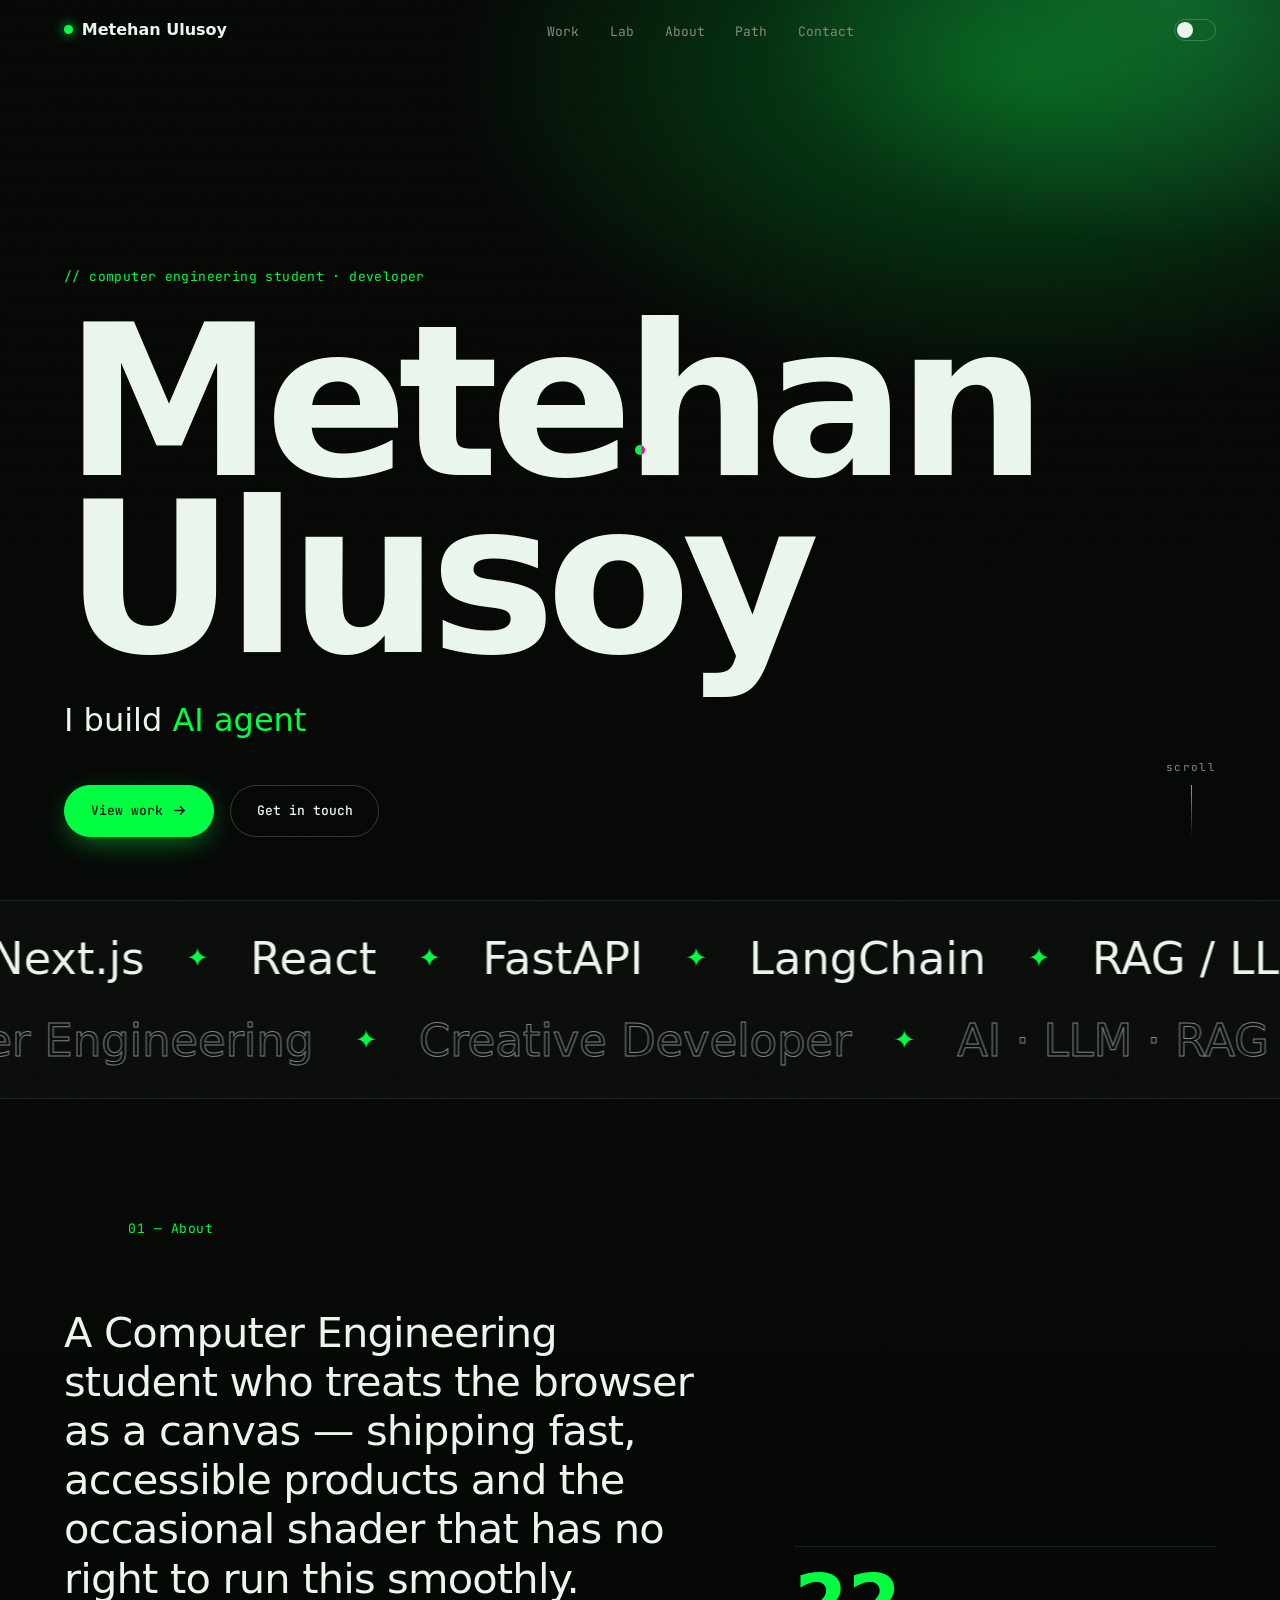
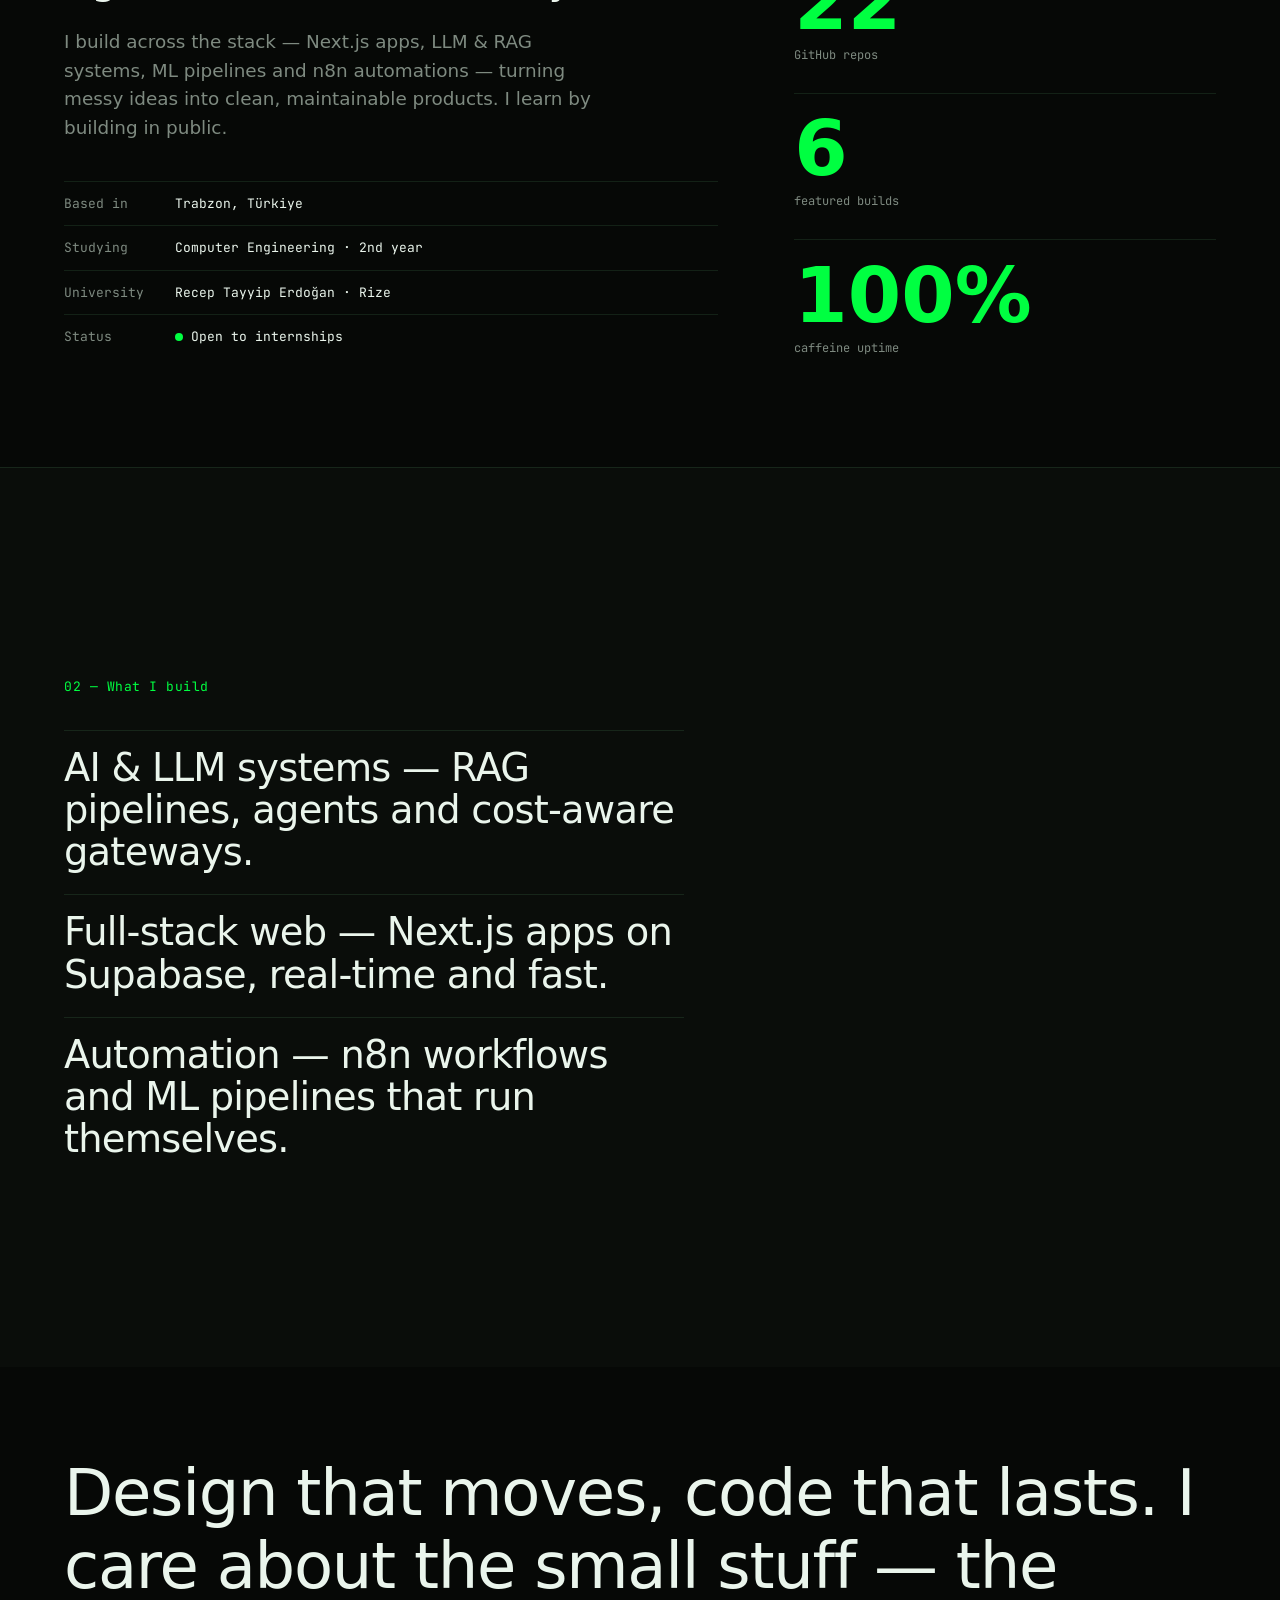
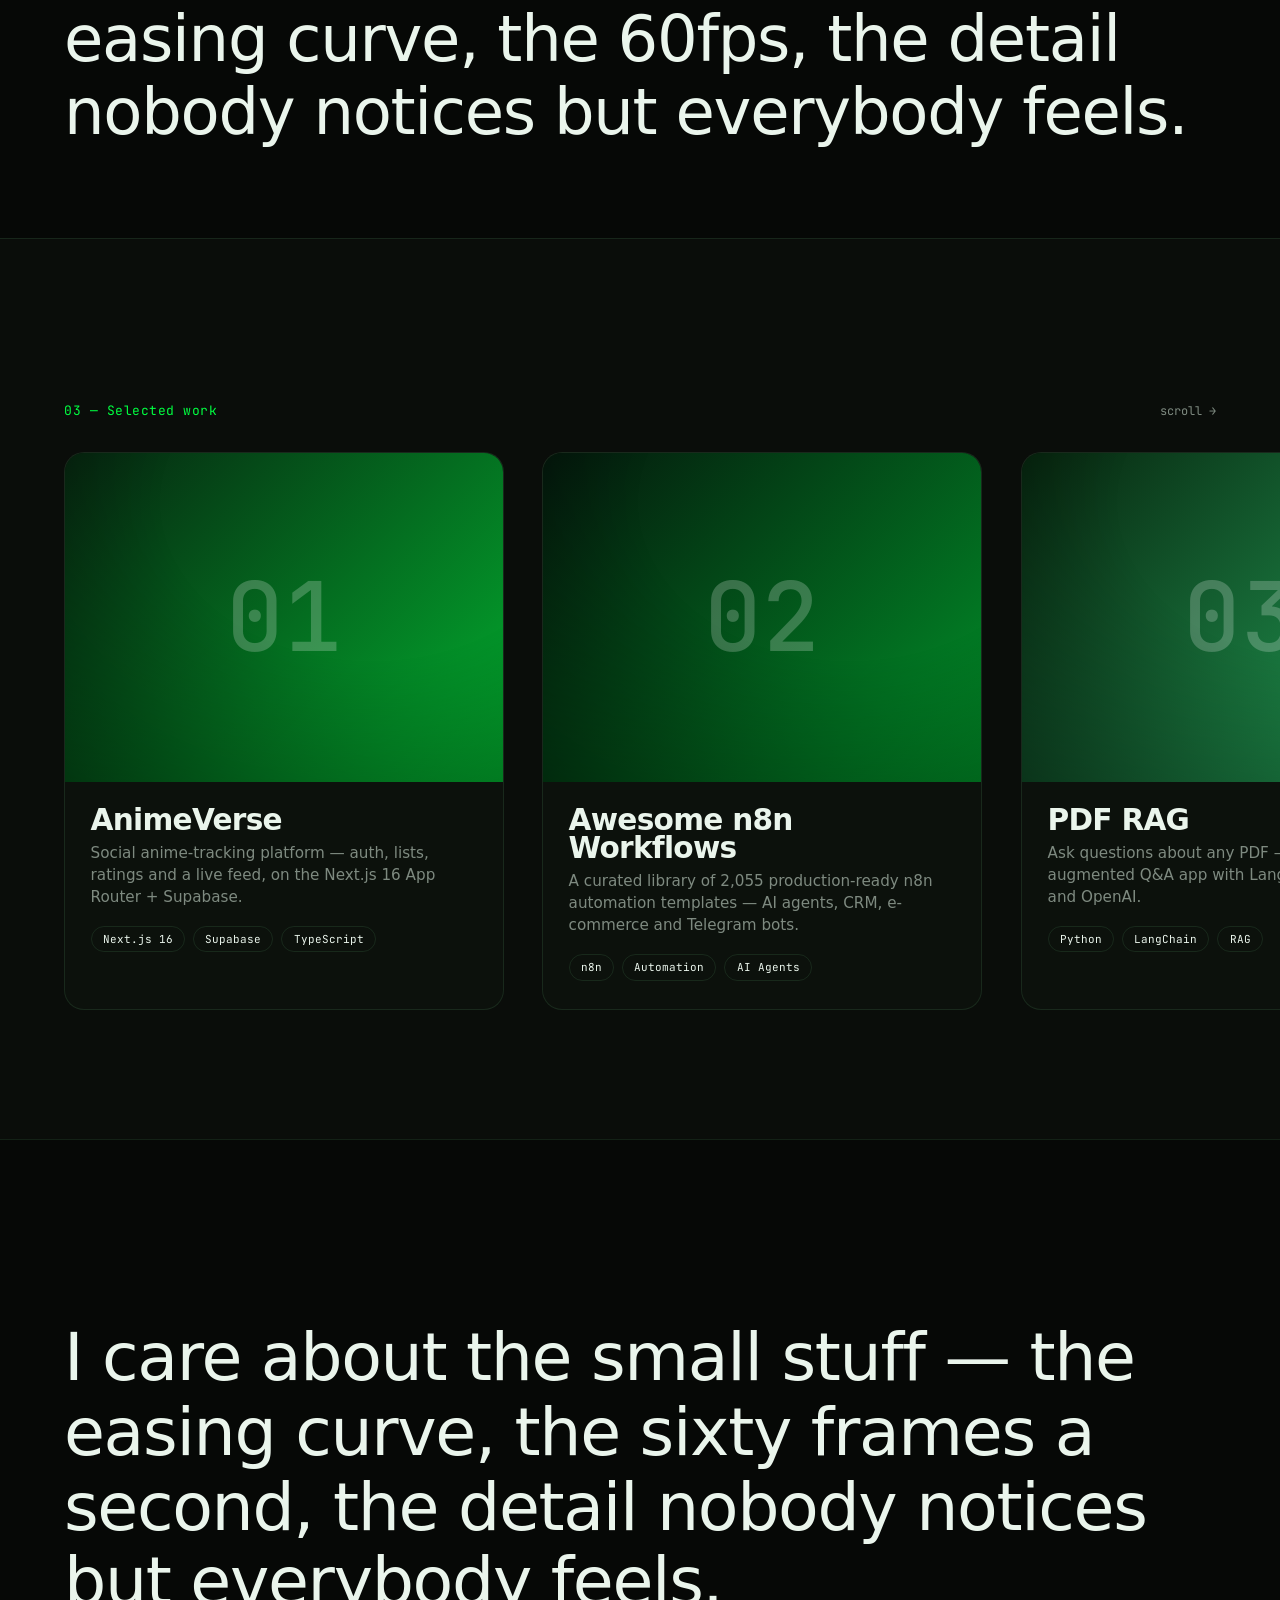
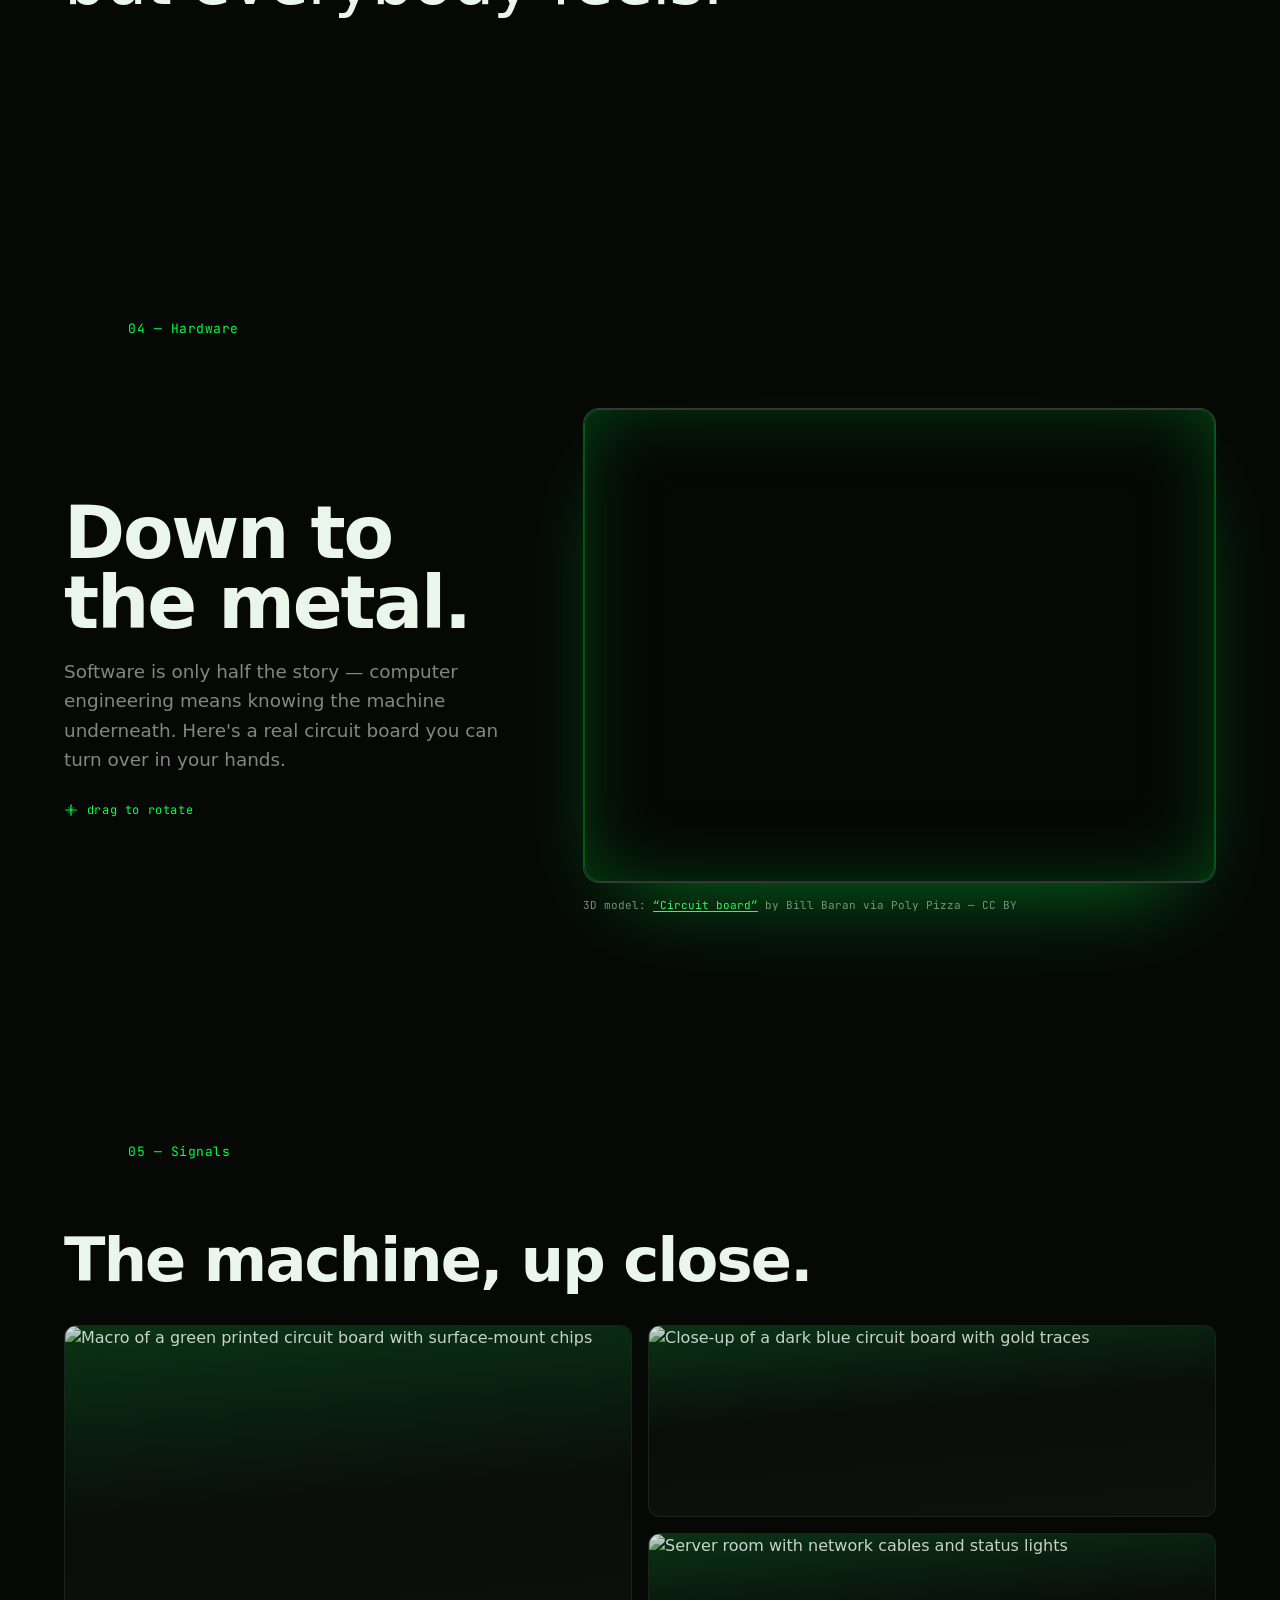
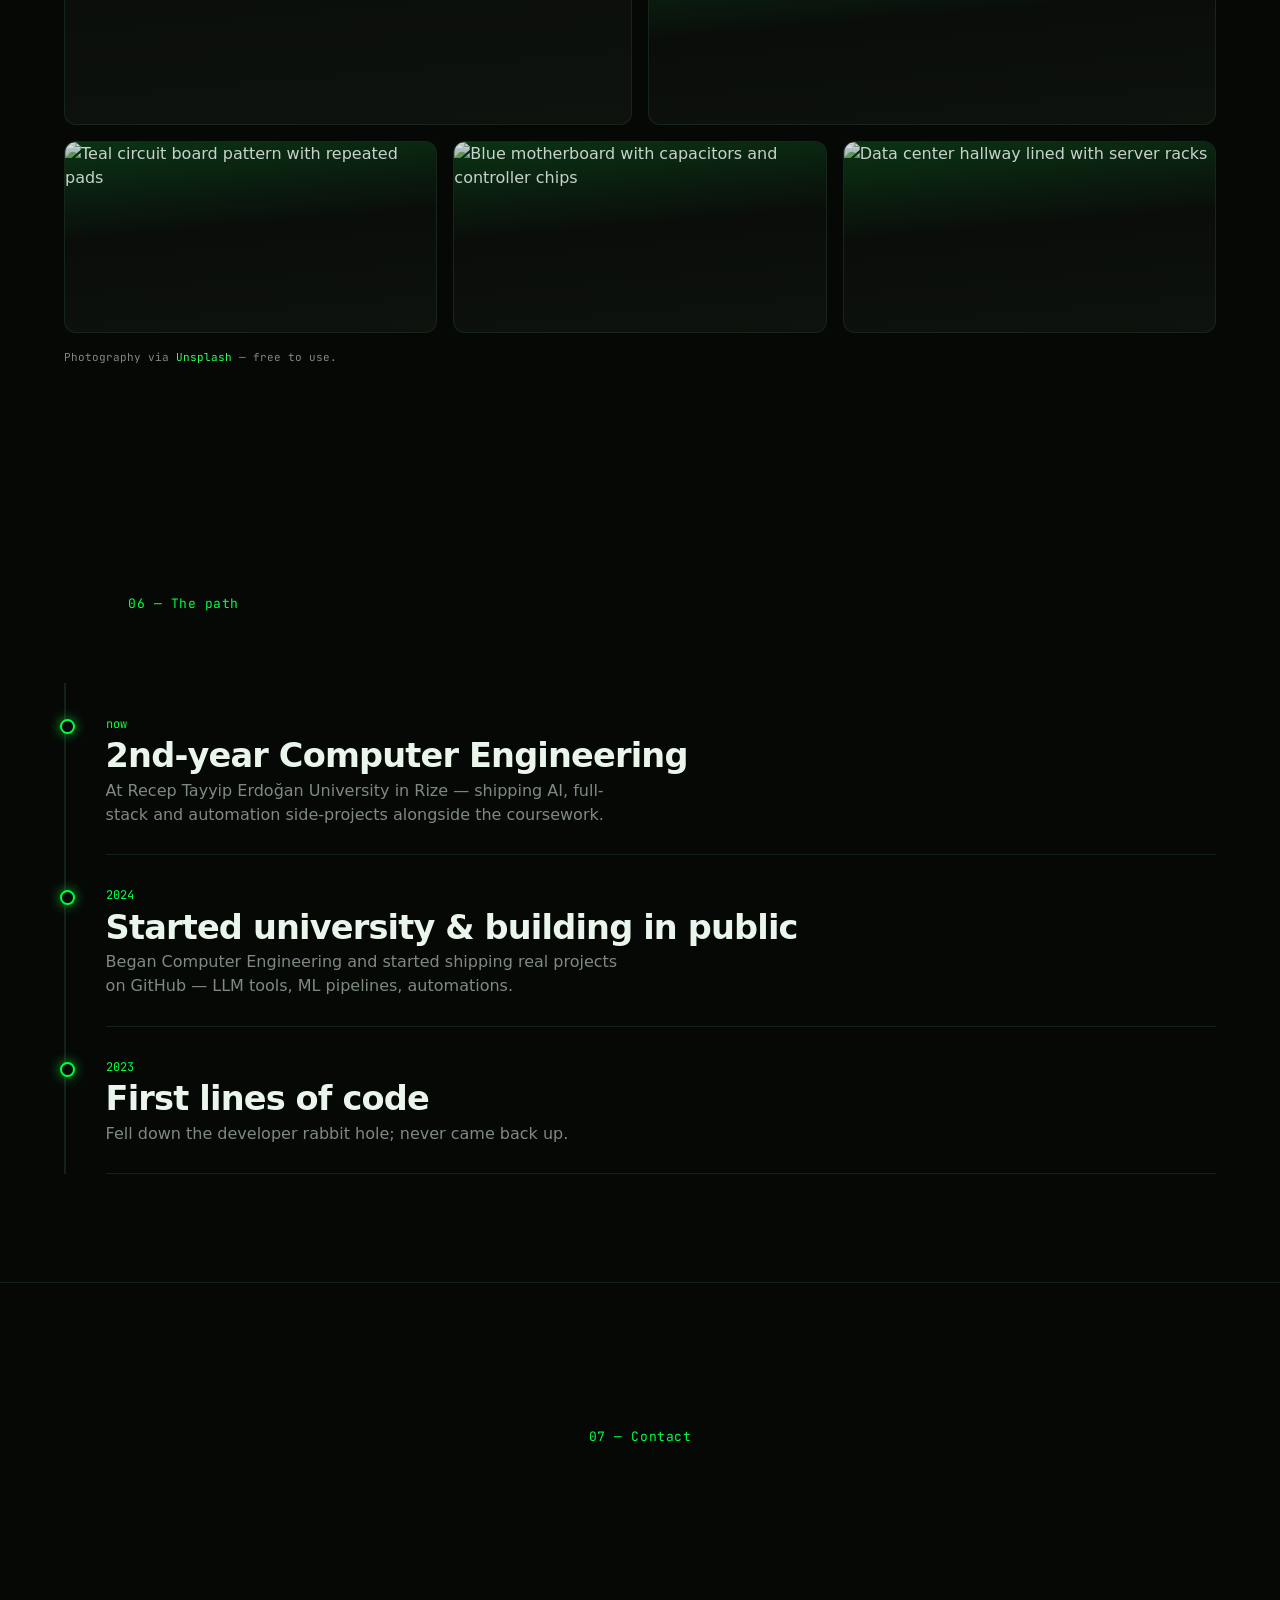
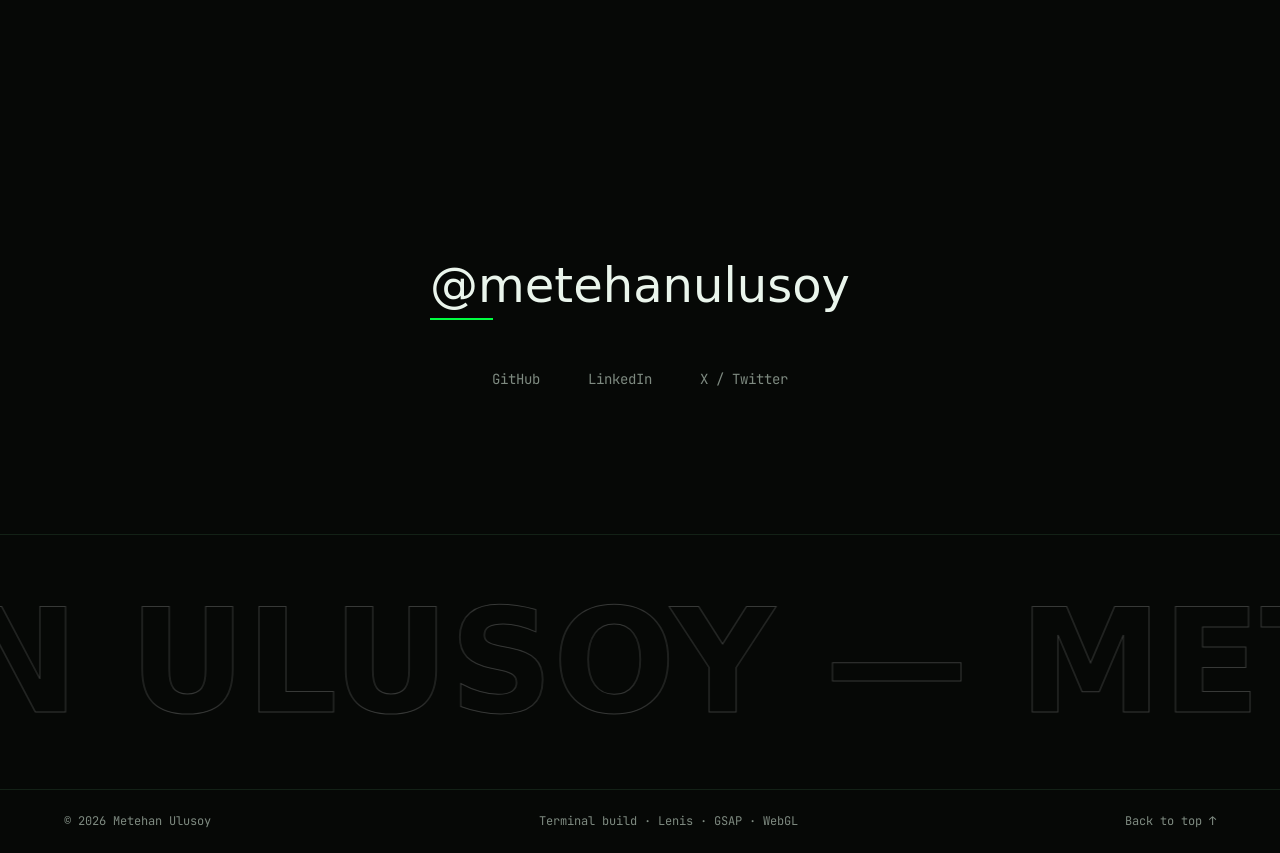
==== commit da351397: "fix: replace Sketchfab embed with a self-hosted GLB viewer The Sketchfab free embed forced a white s" ====
--- a/index.html
+++ b/index.html
@@ -215,17 +215,17 @@
       <div class="hardware__inner">
         <div class="hardware__text">
           <h2 class="hardware__title" data-split-lines>Down to the metal.</h2>
-          <p class="hardware__sub reveal-line">Software is only half the story — computer engineering means knowing the machine underneath. Here's a real motherboard you can turn over in your hands.</p>
+          <p class="hardware__sub reveal-line">Software is only half the story — computer engineering means knowing the machine underneath. Here's a real circuit board you can turn over in your hands.</p>
           <span class="hardware__hint reveal-line">
             <svg width="14" height="14" viewBox="0 0 16 16" fill="none" aria-hidden="true"><path d="M2 8h12M8 2v12" stroke="currentColor" stroke-width="1.4" stroke-linecap="round"/><path d="M5 5l6 6M11 5l-6 6" stroke="currentColor" stroke-width="1.4" stroke-linecap="round" opacity=".45"/></svg>
-            drag to rotate · scroll to zoom
+            drag to rotate
           </span>
         </div>
         <div class="hardware__stage">
           <div class="hardware__frame">
-            <iframe title="MotherBoard + Components — interactive 3D model" class="hardware__embed" src="https://sketchfab.com/models/3bc94057328243d4b341a55f59160f8a/embed?autospin=0.2&autostart=1&ui_theme=dark&ui_infos=0&ui_controls=1&ui_stop=0&ui_watermark=0&transparent=1&dnt=1" allow="autoplay; fullscreen; xr-spatial-tracking" allowfullscreen loading="lazy"></iframe>
+            <canvas class="hardware__canvas" id="modelCanvas" data-model="assets/models/circuit.glb" aria-hidden="true"></canvas>
           </div>
-          <p class="hardware__credit">3D model: <a href="https://sketchfab.com/3d-models/motherboard-components-3bc94057328243d4b341a55f59160f8a" target="_blank" rel="noopener">“MotherBoard + Components”</a> by <a href="https://sketchfab.com/DanielCardonaArt" target="_blank" rel="noopener">Daniel Cardona</a> — CC BY 4.0</p>
+          <p class="hardware__credit">3D model: <a href="https://poly.pizza/m/fxKdRjNq20j" target="_blank" rel="noopener">“Circuit board”</a> by Bill Baran via Poly Pizza — CC BY</p>
         </div>
       </div>
     </section>
--- a/css/styles.css
+++ b/css/styles.css
@@ -307,7 +307,7 @@
 .hardware__hint svg { color: var(--accent); }
 .hardware__frame { position: relative; border: 1px solid var(--line-strong); border-radius: 16px; overflow: hidden; background: #050805; aspect-ratio: 4 / 3; box-shadow: 0 40px 90px -40px color-mix(in srgb, var(--accent) 45%, transparent); }
 .hardware__frame::after { content: ''; position: absolute; inset: 0; pointer-events: none; border-radius: 16px; box-shadow: inset 0 0 0 1px color-mix(in srgb, var(--accent) 22%, transparent), inset 0 0 90px -24px color-mix(in srgb, var(--accent) 35%, transparent); }
-.hardware__embed { width: 100%; height: 100%; border: 0; display: block; }
+.hardware__canvas { width: 100%; height: 100%; display: block; }
 .hardware__credit { margin-top: 0.9rem; font-family: var(--font-mono); font-size: 11px; color: var(--muted); }
 .hardware__credit a { color: color-mix(in srgb, var(--accent) 80%, var(--ink)); text-decoration: underline; text-underline-offset: 2px; }
 
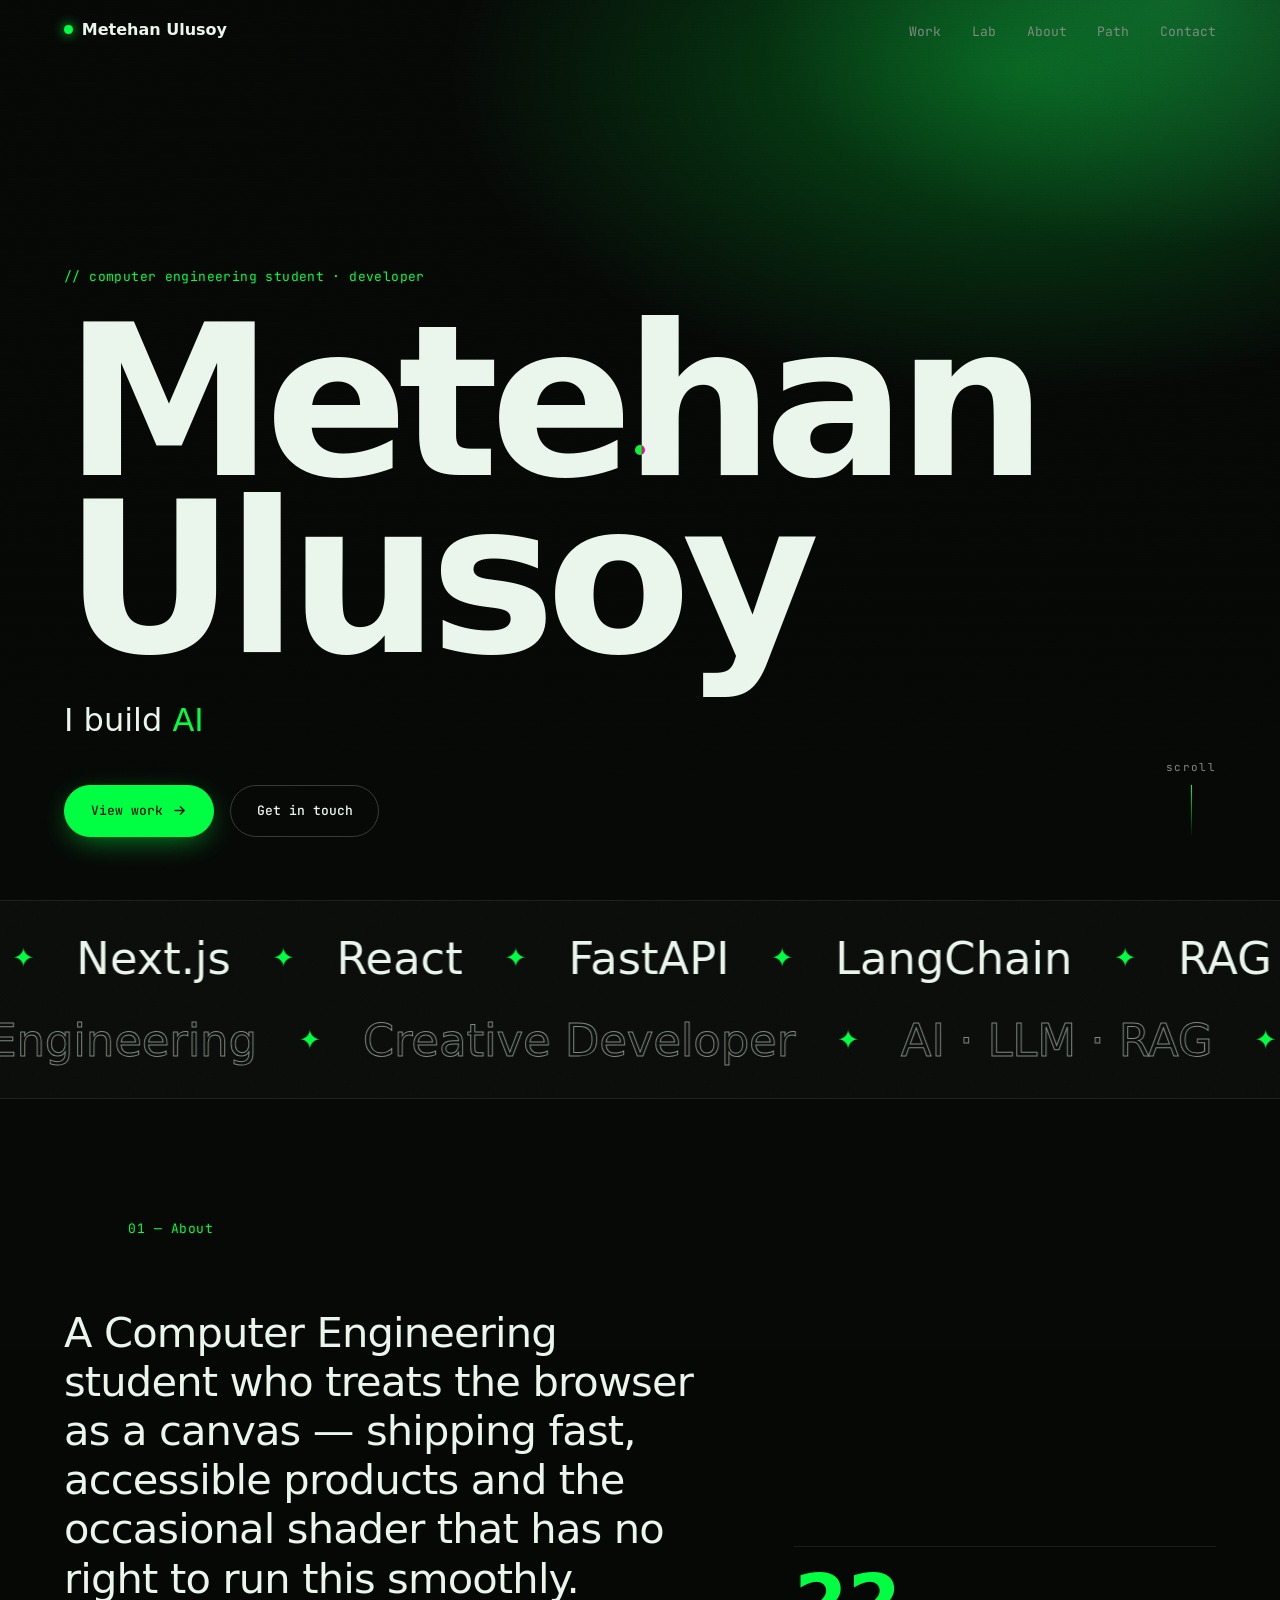
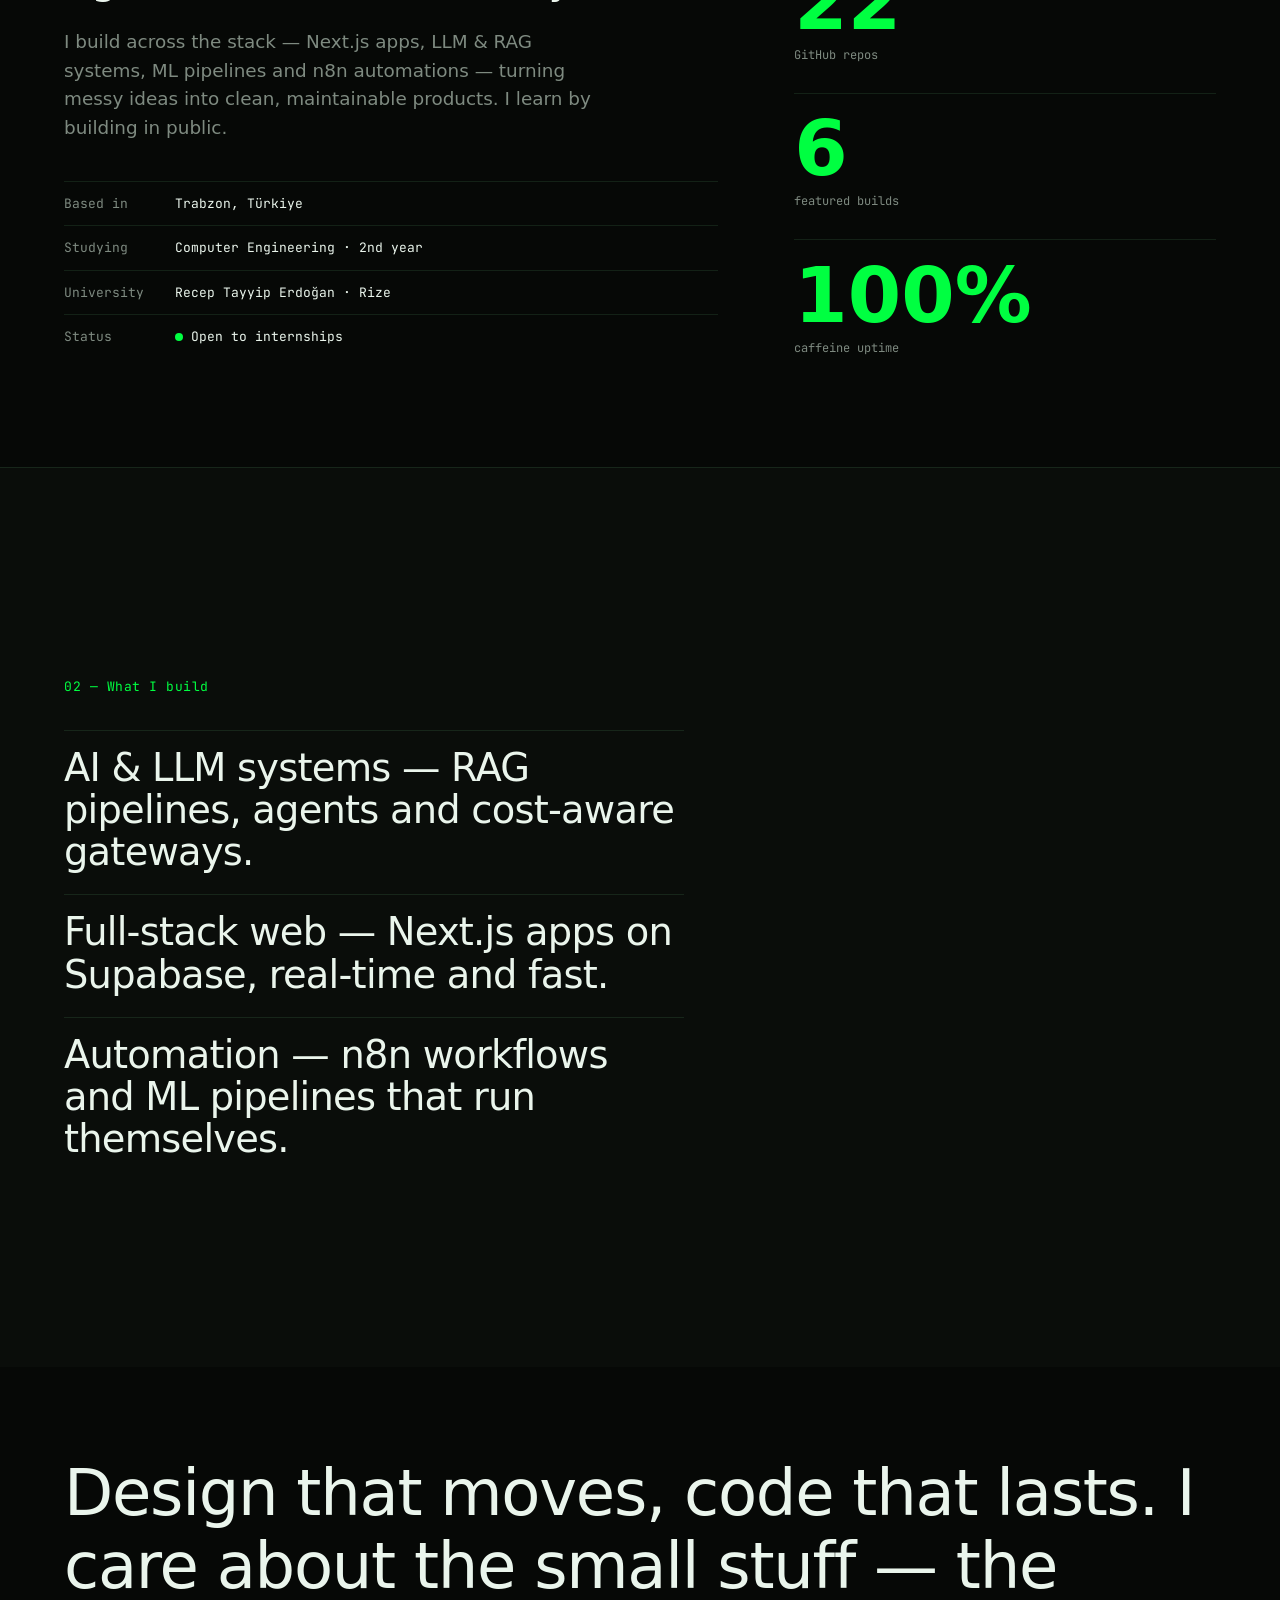
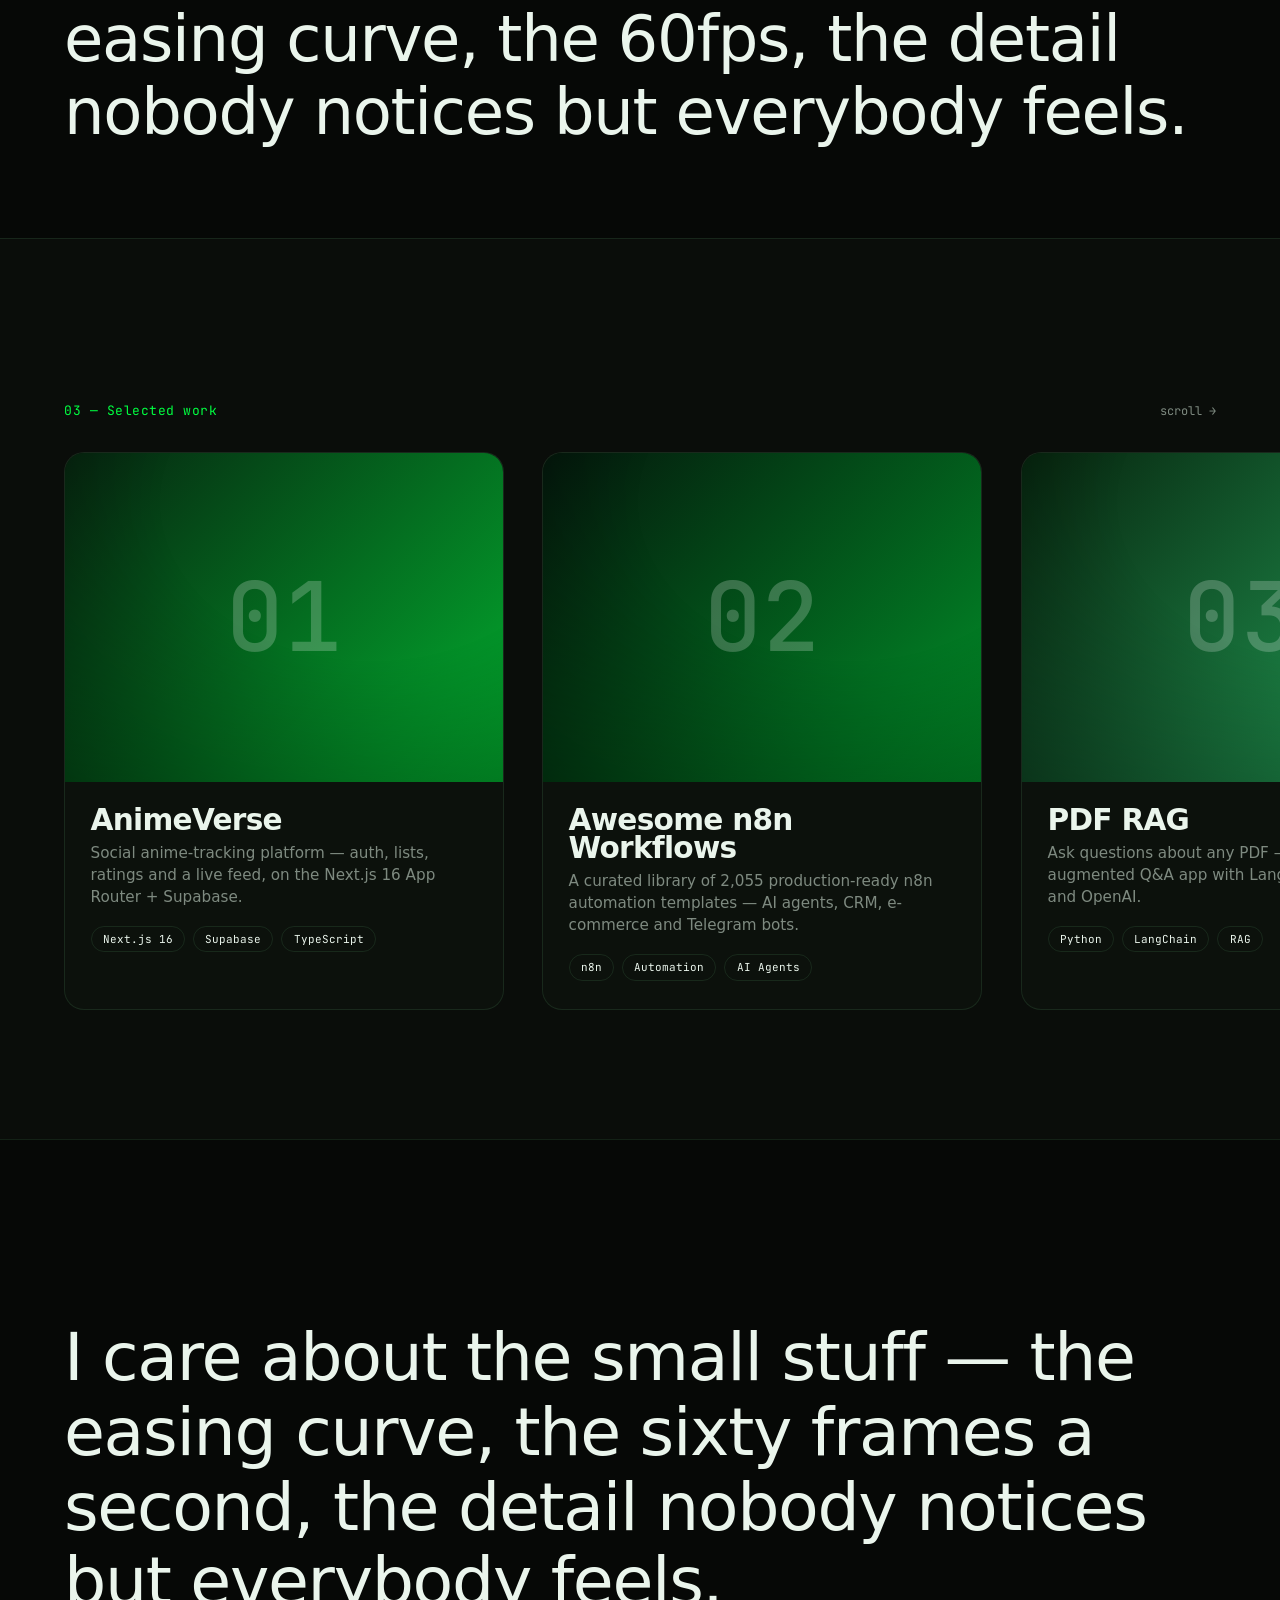
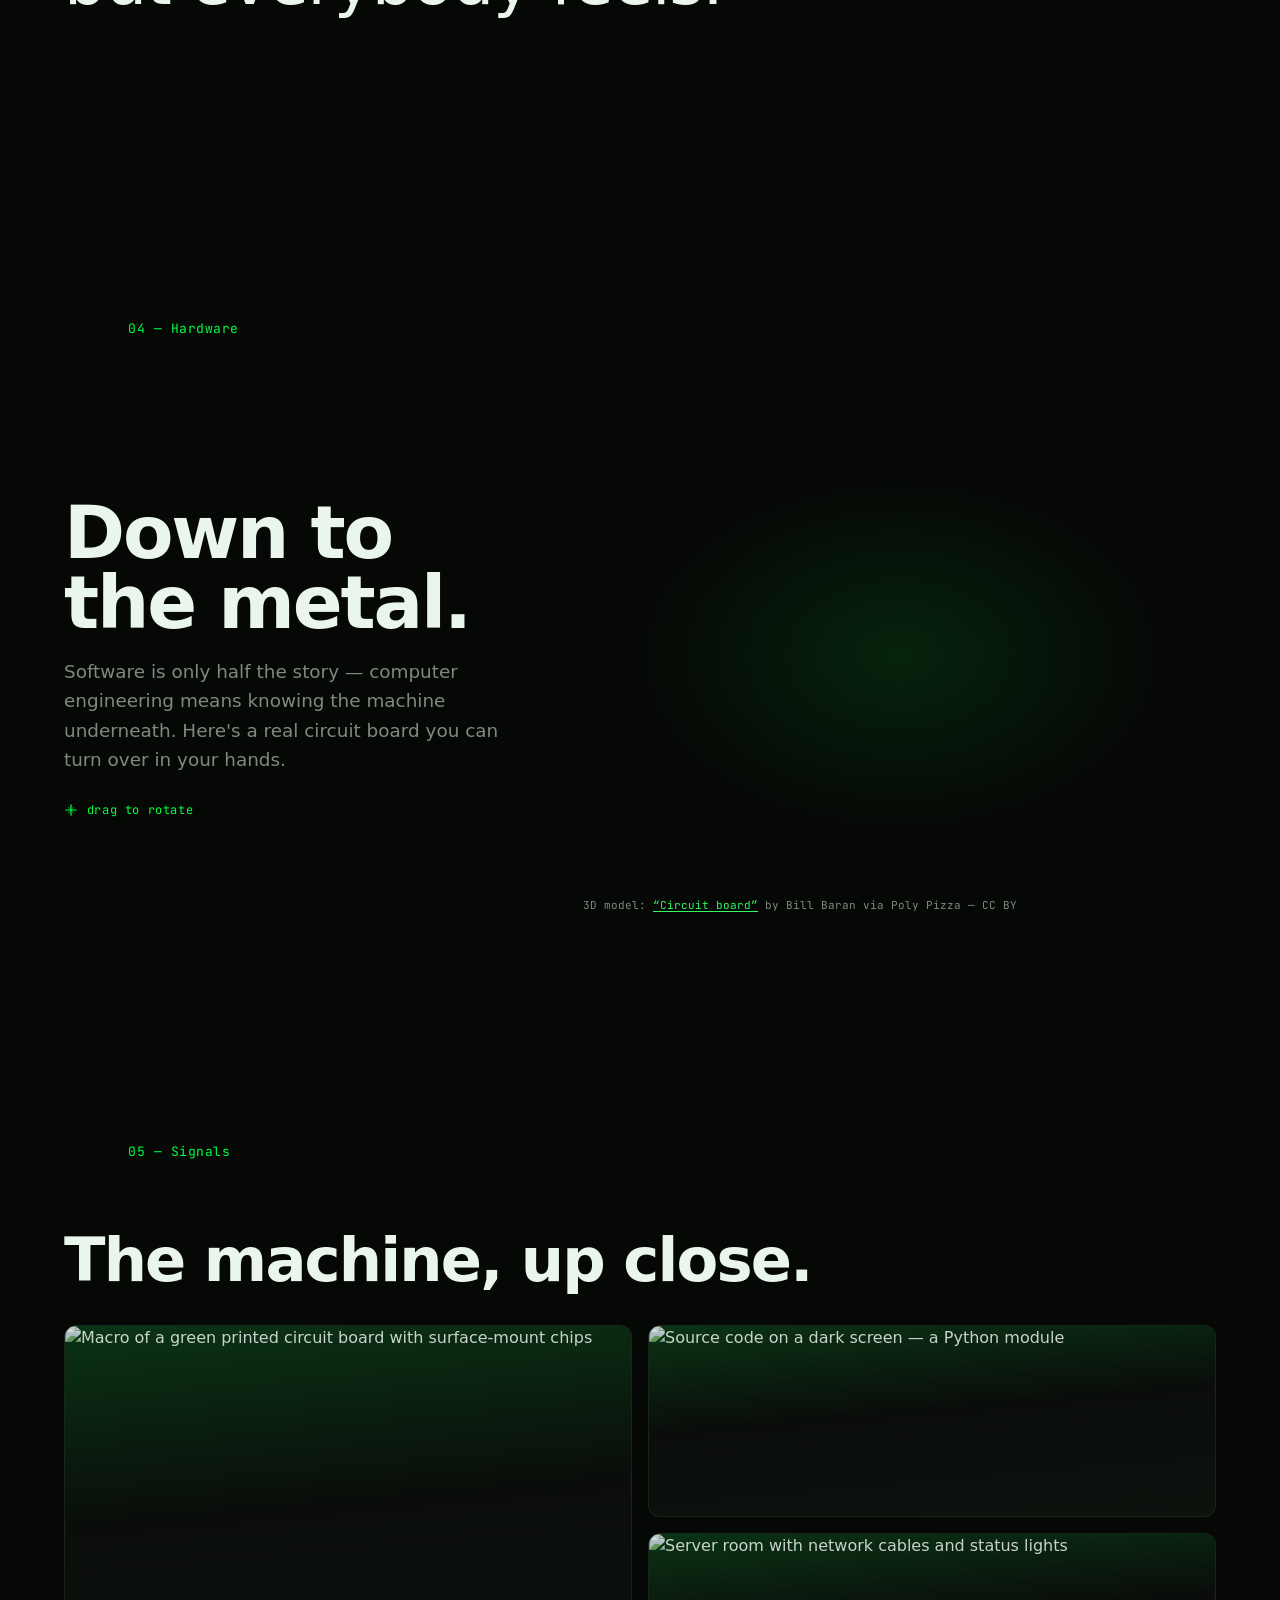
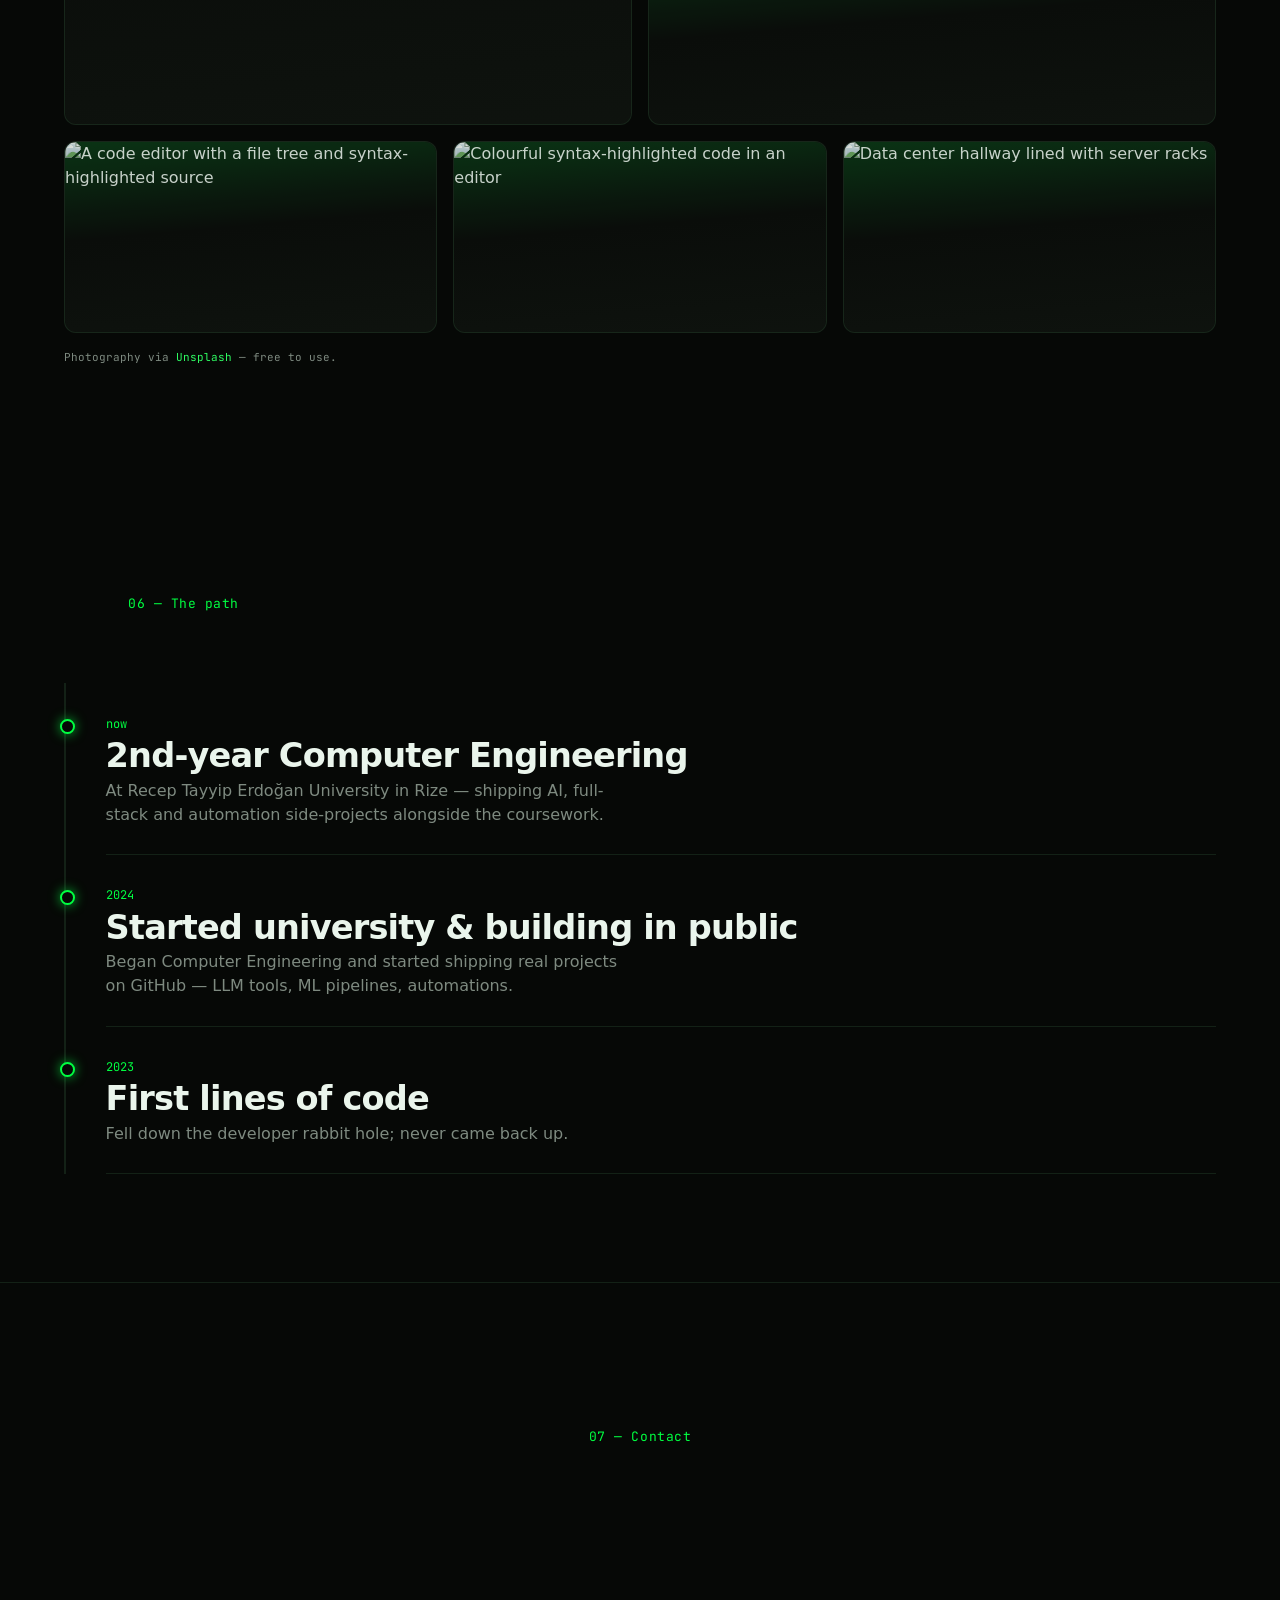
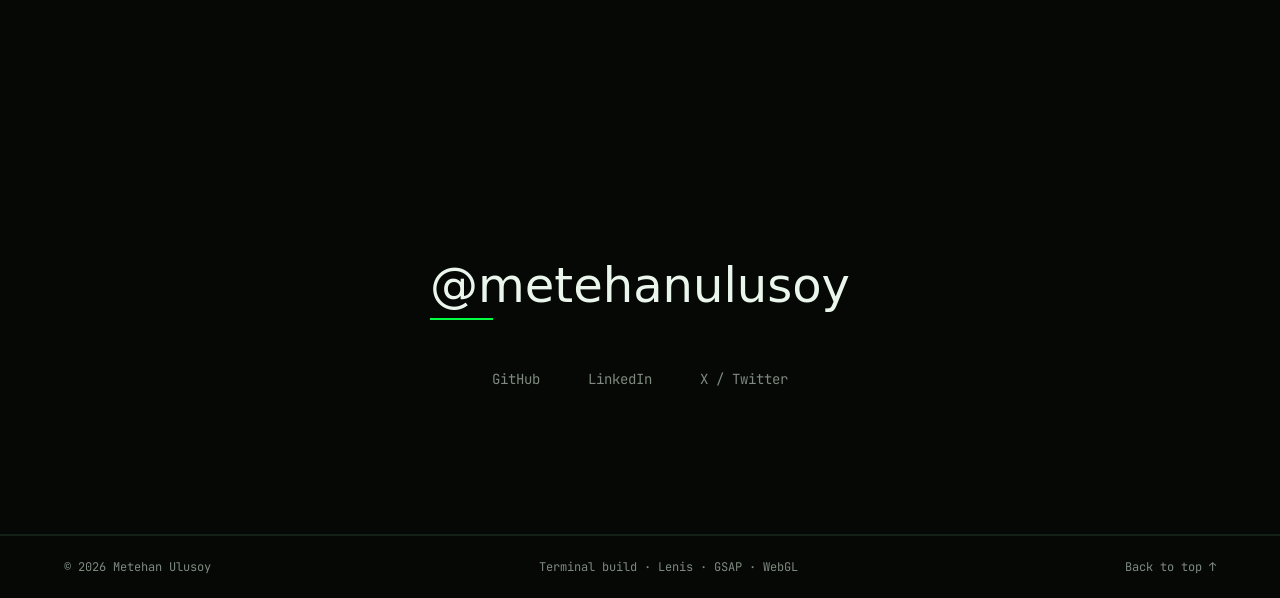
==== commit aed03daa: "feat: borderless 3D model, HD video, software gallery, single theme - Hardware: drop the framed box " ====
--- a/index.html
+++ b/index.html
@@ -27,7 +27,6 @@
         var lowCore = (navigator.hardwareConcurrency || 8) <= 4 && innerWidth < 700;
         h.setAttribute('data-perf', (rm || saveData || lowCore) ? 'lite' : 'full');
         h.setAttribute('data-pointer', coarse ? 'coarse' : 'fine');
-        var t = localStorage.getItem('theme'); if (t) h.setAttribute('data-theme', t);
       } catch (e) {}
     })();
   </script>
@@ -76,9 +75,6 @@
       <a href="#path" data-link><span>Path</span></a>
       <a href="#contact" data-link><span>Contact</span></a>
     </nav>
-    <button class="nav__theme" id="themeToggle" aria-label="Toggle theme" data-cursor="hide" data-magnetic>
-      <span class="nav__theme-track"><span class="nav__theme-thumb"></span></span>
-    </button>
   </header>
 
   <main id="top" class="scroll-content">
@@ -237,10 +233,10 @@
         <h2 class="gallery__title" data-split-lines>The machine, up close.</h2>
         <div class="gallery__grid">
           <figure class="gtile gtile--a"><img loading="lazy" alt="Macro of a green printed circuit board with surface-mount chips" src="https://images.unsplash.com/photo-1517077304055-6e89abbf09b0?w=1000&q=80&auto=format&fit=crop" /></figure>
-          <figure class="gtile gtile--b"><img loading="lazy" alt="Close-up of a dark blue circuit board with gold traces" src="https://images.unsplash.com/photo-1592659762303-90081d34b277?w=800&q=80&auto=format&fit=crop" /></figure>
+          <figure class="gtile gtile--b"><img loading="lazy" alt="Source code on a dark screen — a Python module" src="https://images.unsplash.com/photo-1515879218367-8466d910aaa4?w=1000&q=80&auto=format&fit=crop" /></figure>
           <figure class="gtile gtile--c"><img loading="lazy" alt="Server room with network cables and status lights" src="https://images.unsplash.com/photo-1558494949-ef010cbdcc31?w=800&q=80&auto=format&fit=crop" /></figure>
-          <figure class="gtile gtile--d"><img loading="lazy" alt="Teal circuit board pattern with repeated pads" src="https://images.unsplash.com/photo-1631376178637-392efc9e356b?w=800&q=80&auto=format&fit=crop" /></figure>
-          <figure class="gtile gtile--e"><img loading="lazy" alt="Blue motherboard with capacitors and controller chips" src="https://images.unsplash.com/photo-1651340550839-3b295d930048?w=800&q=80&auto=format&fit=crop" /></figure>
+          <figure class="gtile gtile--d"><img loading="lazy" alt="A code editor with a file tree and syntax-highlighted source" src="https://images.unsplash.com/photo-1619410283995-43d9134e7656?w=800&q=80&auto=format&fit=crop" /></figure>
+          <figure class="gtile gtile--e"><img loading="lazy" alt="Colourful syntax-highlighted code in an editor" src="https://images.unsplash.com/photo-1461749280684-dccba630e2f6?w=800&q=80&auto=format&fit=crop" /></figure>
           <figure class="gtile gtile--f"><img loading="lazy" alt="Data center hallway lined with server racks" src="https://images.unsplash.com/photo-1580106815433-a5b1d1d53d85?w=1000&q=80&auto=format&fit=crop" /></figure>
         </div>
         <p class="gallery__credit">Photography via <a href="https://unsplash.com" target="_blank" rel="noopener">Unsplash</a> — free to use.</p>
@@ -277,7 +273,6 @@
         </div>
       </div>
       <div class="footer">
-        <div class="footer__marquee" aria-hidden="true"><span id="footMarquee"></span></div>
         <div class="footer__row">
           <span>© <span id="year"></span> Metehan Ulusoy</span>
           <span>Terminal build · Lenis · GSAP · WebGL</span>
--- a/css/styles.css
+++ b/css/styles.css
@@ -305,8 +305,7 @@
 .hardware__sub { color: var(--muted); font-size: clamp(1rem, 1.5vw, 1.15rem); line-height: 1.6; max-width: 44ch; margin-bottom: 1.6rem; }
 .hardware__hint { display: inline-flex; align-items: center; gap: 0.55rem; font-family: var(--font-mono); font-size: 12px; letter-spacing: 0.05em; color: var(--accent); }
 .hardware__hint svg { color: var(--accent); }
-.hardware__frame { position: relative; border: 1px solid var(--line-strong); border-radius: 16px; overflow: hidden; background: #050805; aspect-ratio: 4 / 3; box-shadow: 0 40px 90px -40px color-mix(in srgb, var(--accent) 45%, transparent); }
-.hardware__frame::after { content: ''; position: absolute; inset: 0; pointer-events: none; border-radius: 16px; box-shadow: inset 0 0 0 1px color-mix(in srgb, var(--accent) 22%, transparent), inset 0 0 90px -24px color-mix(in srgb, var(--accent) 35%, transparent); }
+.hardware__frame { position: relative; aspect-ratio: 4 / 3; background: radial-gradient(58% 52% at 50% 52%, color-mix(in srgb, var(--accent) 11%, transparent), transparent 72%); }
 .hardware__canvas { width: 100%; height: 100%; display: block; }
 .hardware__credit { margin-top: 0.9rem; font-family: var(--font-mono); font-size: 11px; color: var(--muted); }
 .hardware__credit a { color: color-mix(in srgb, var(--accent) 80%, var(--ink)); text-decoration: underline; text-underline-offset: 2px; }
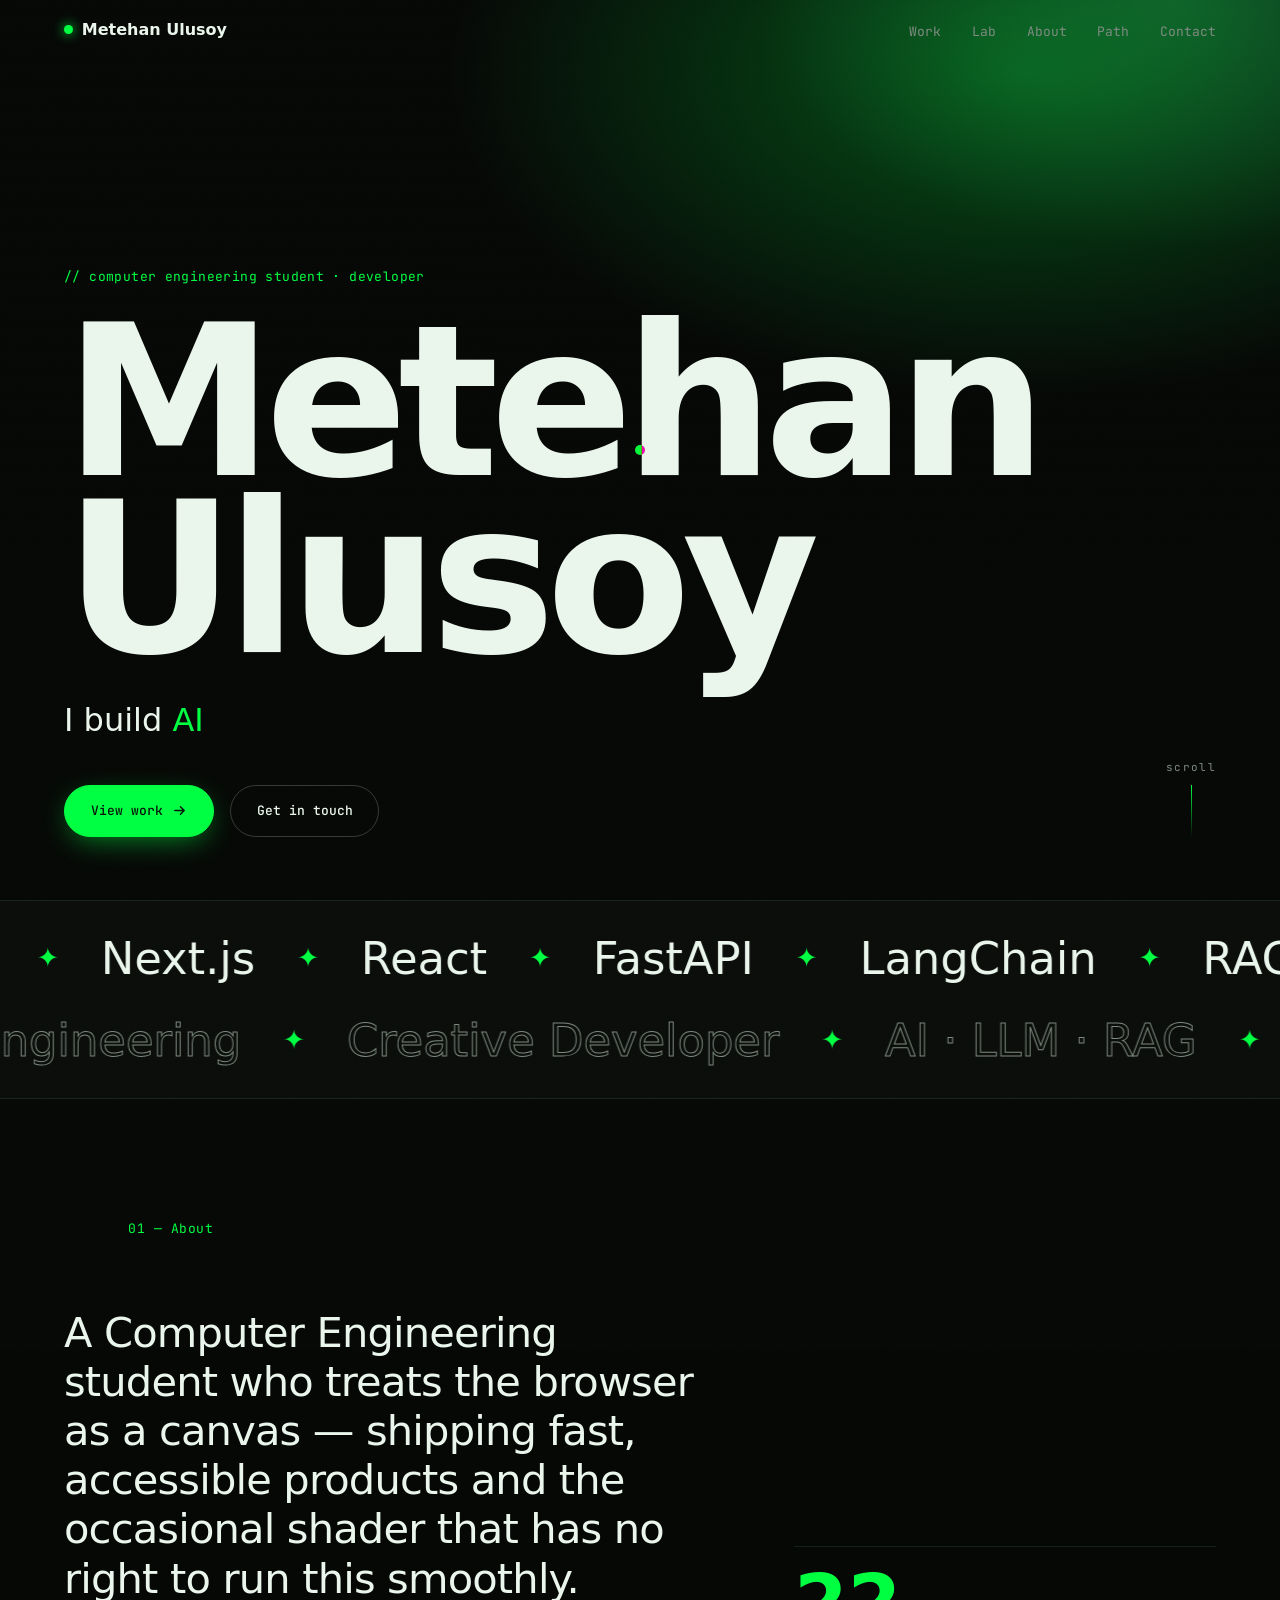
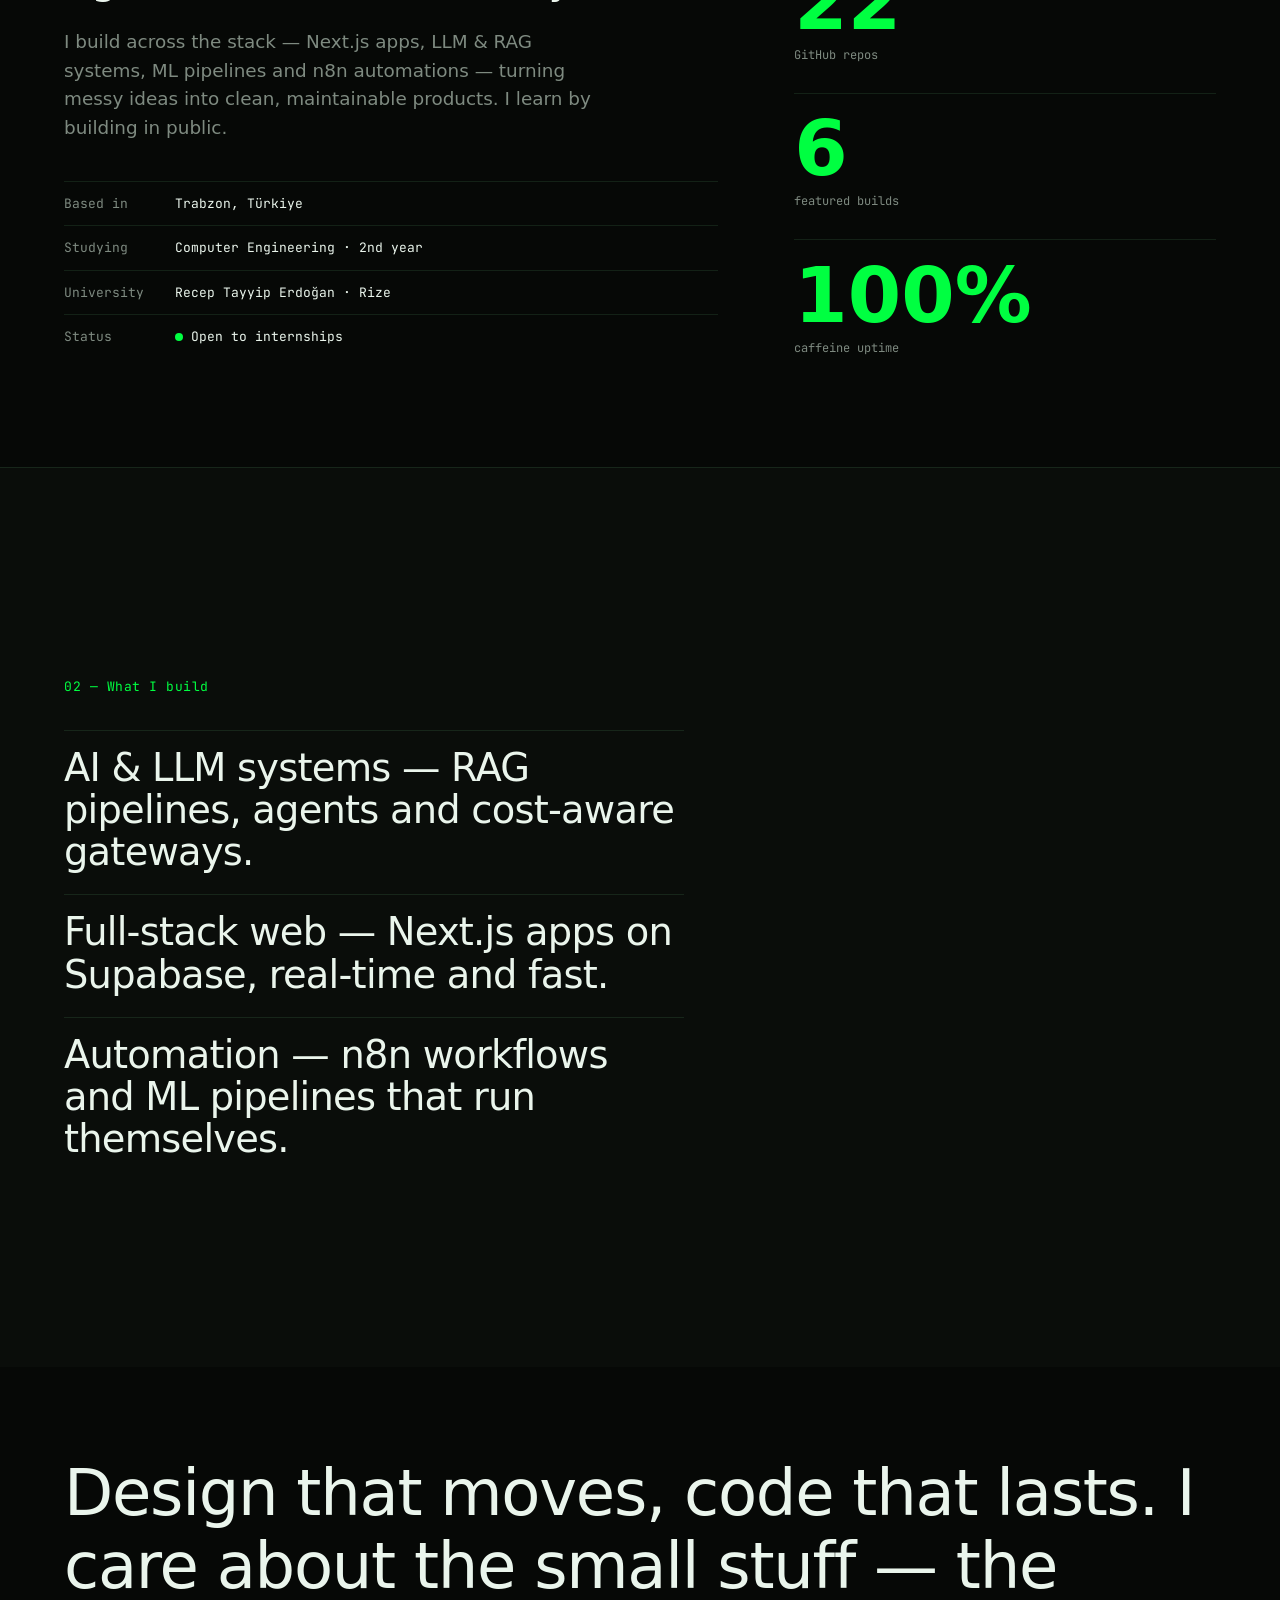
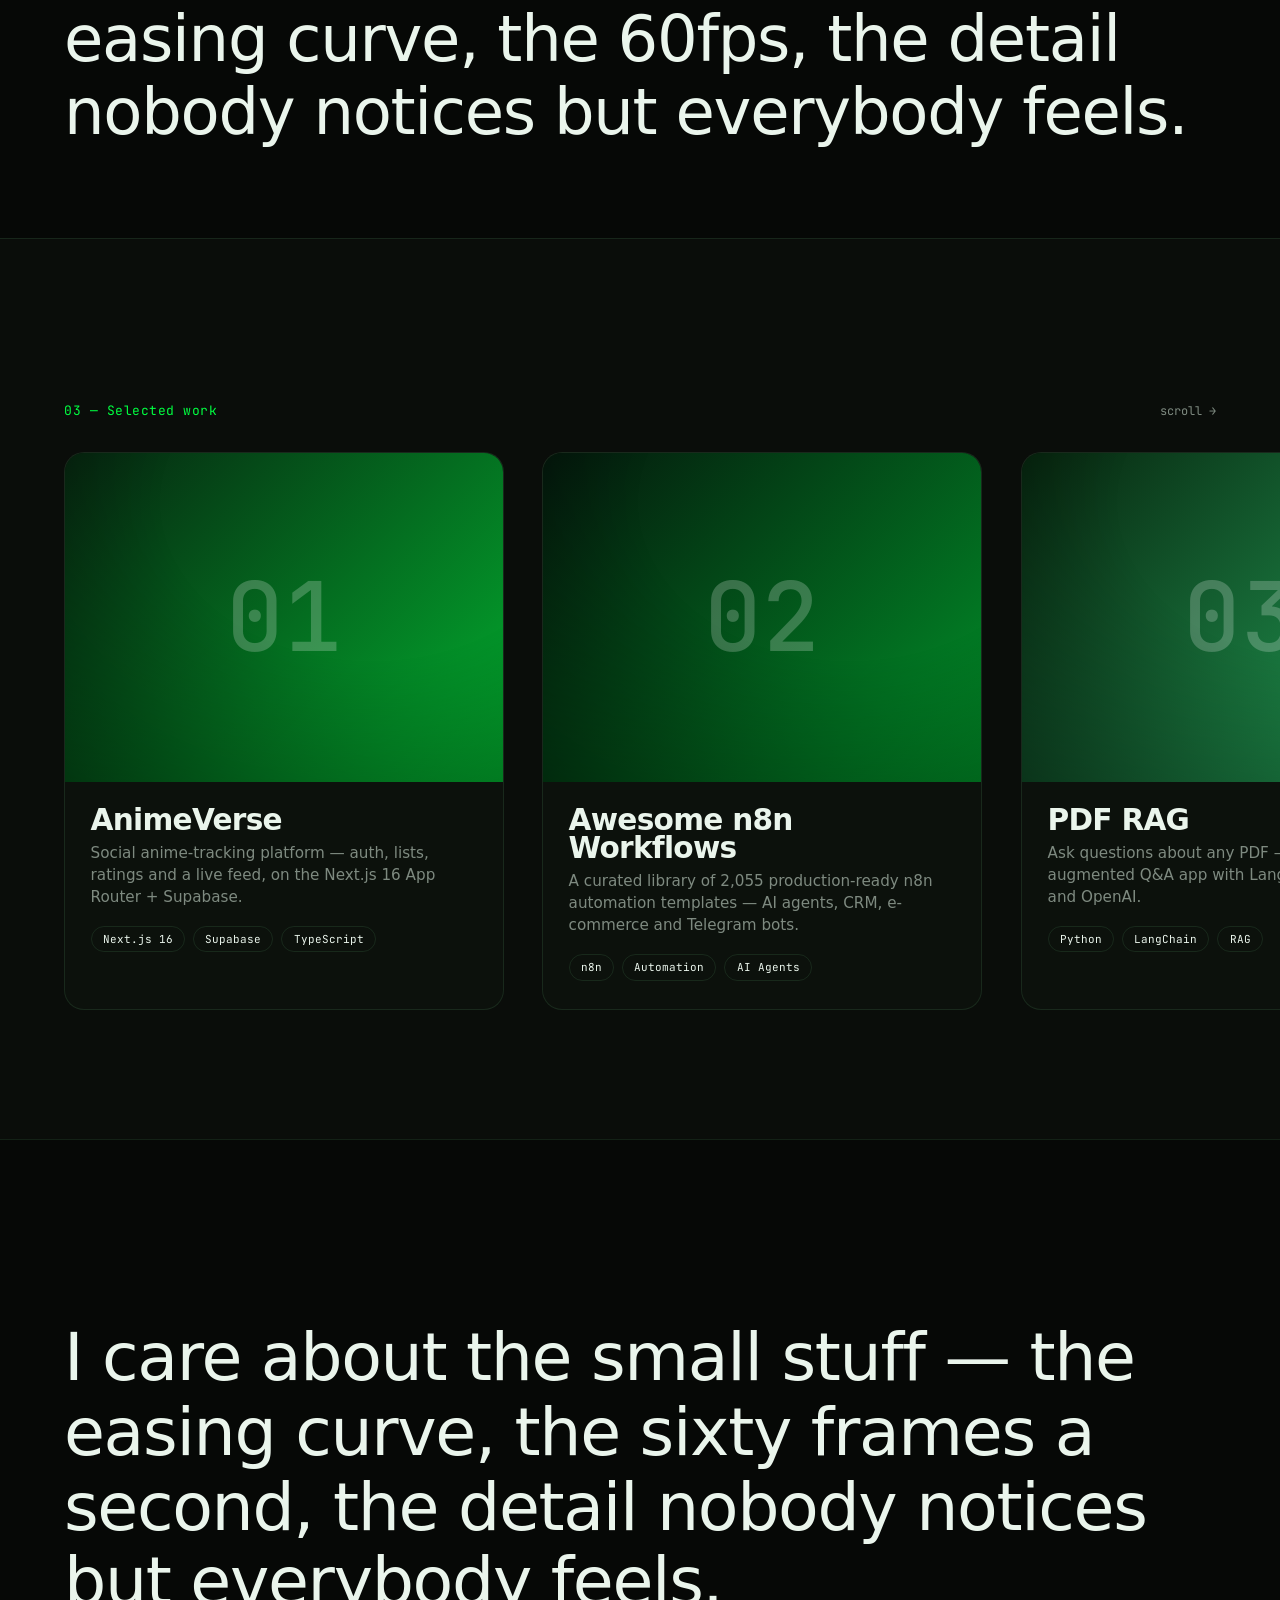
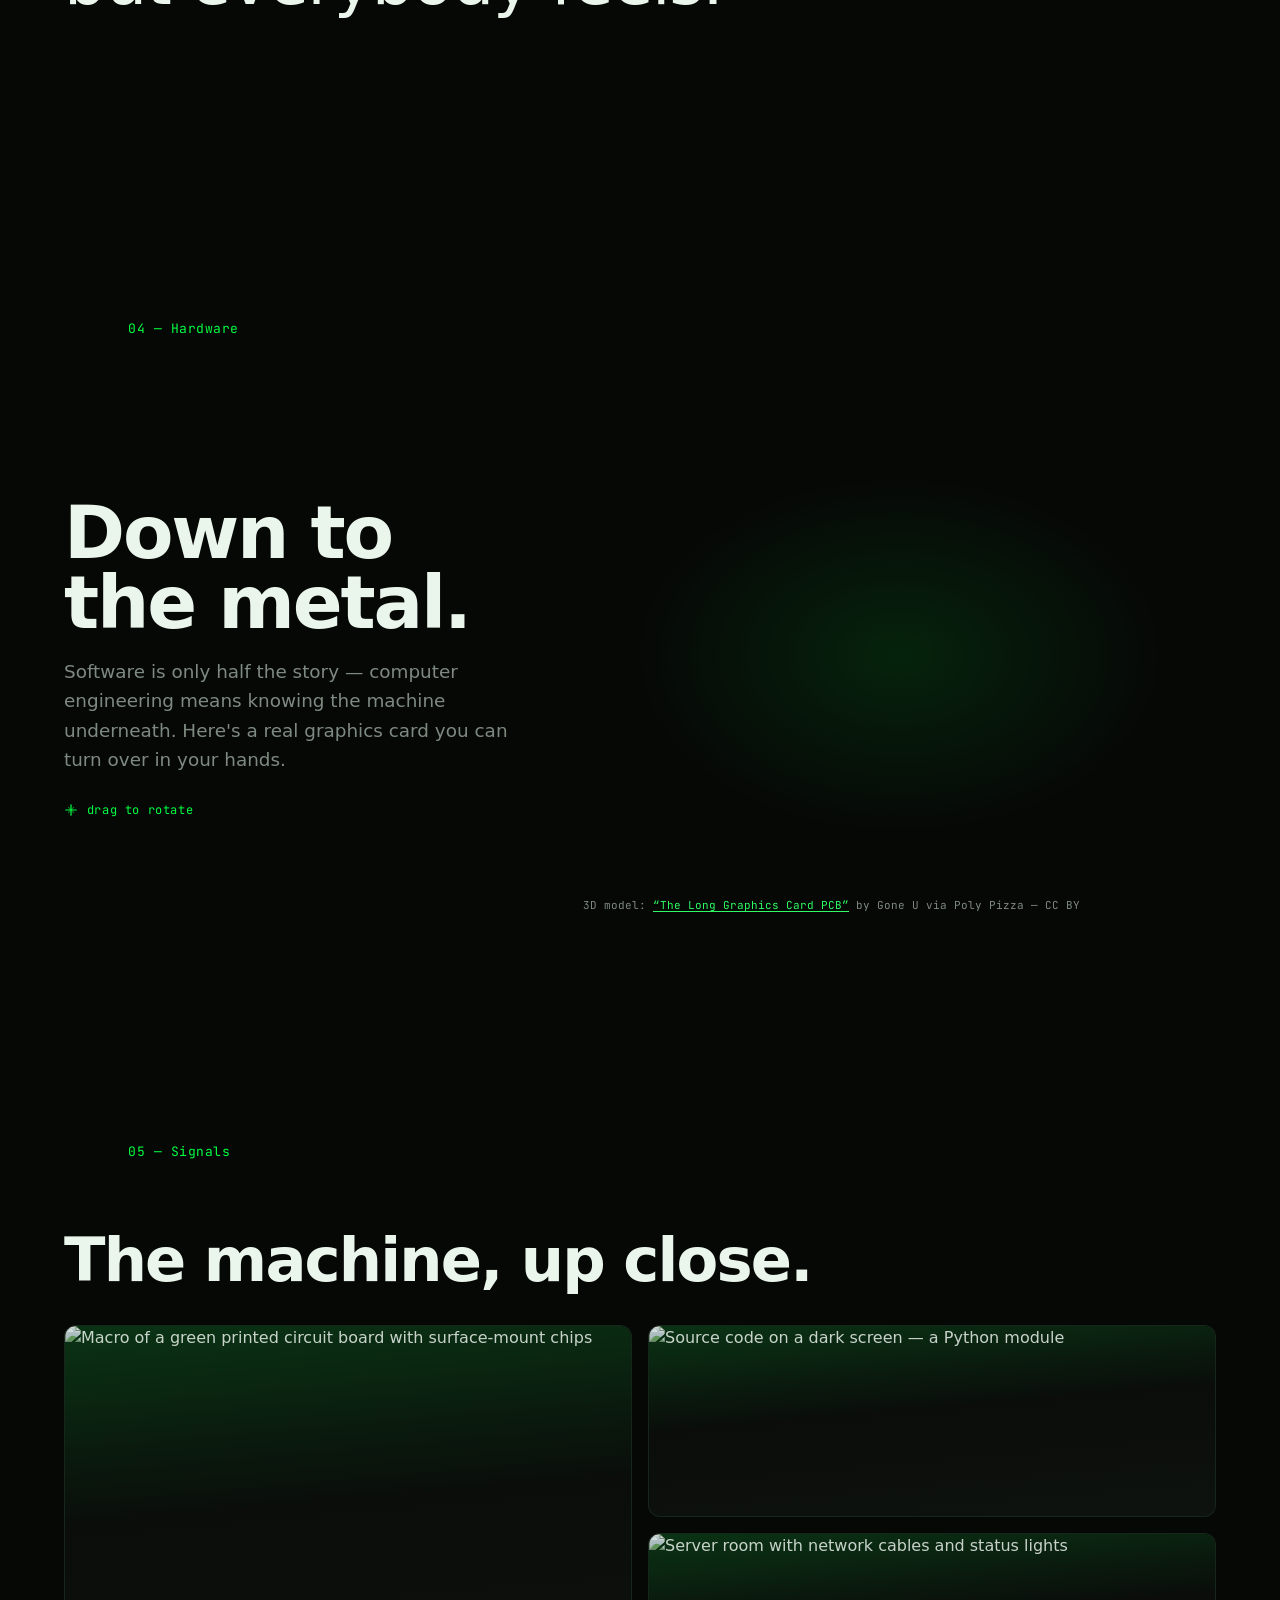
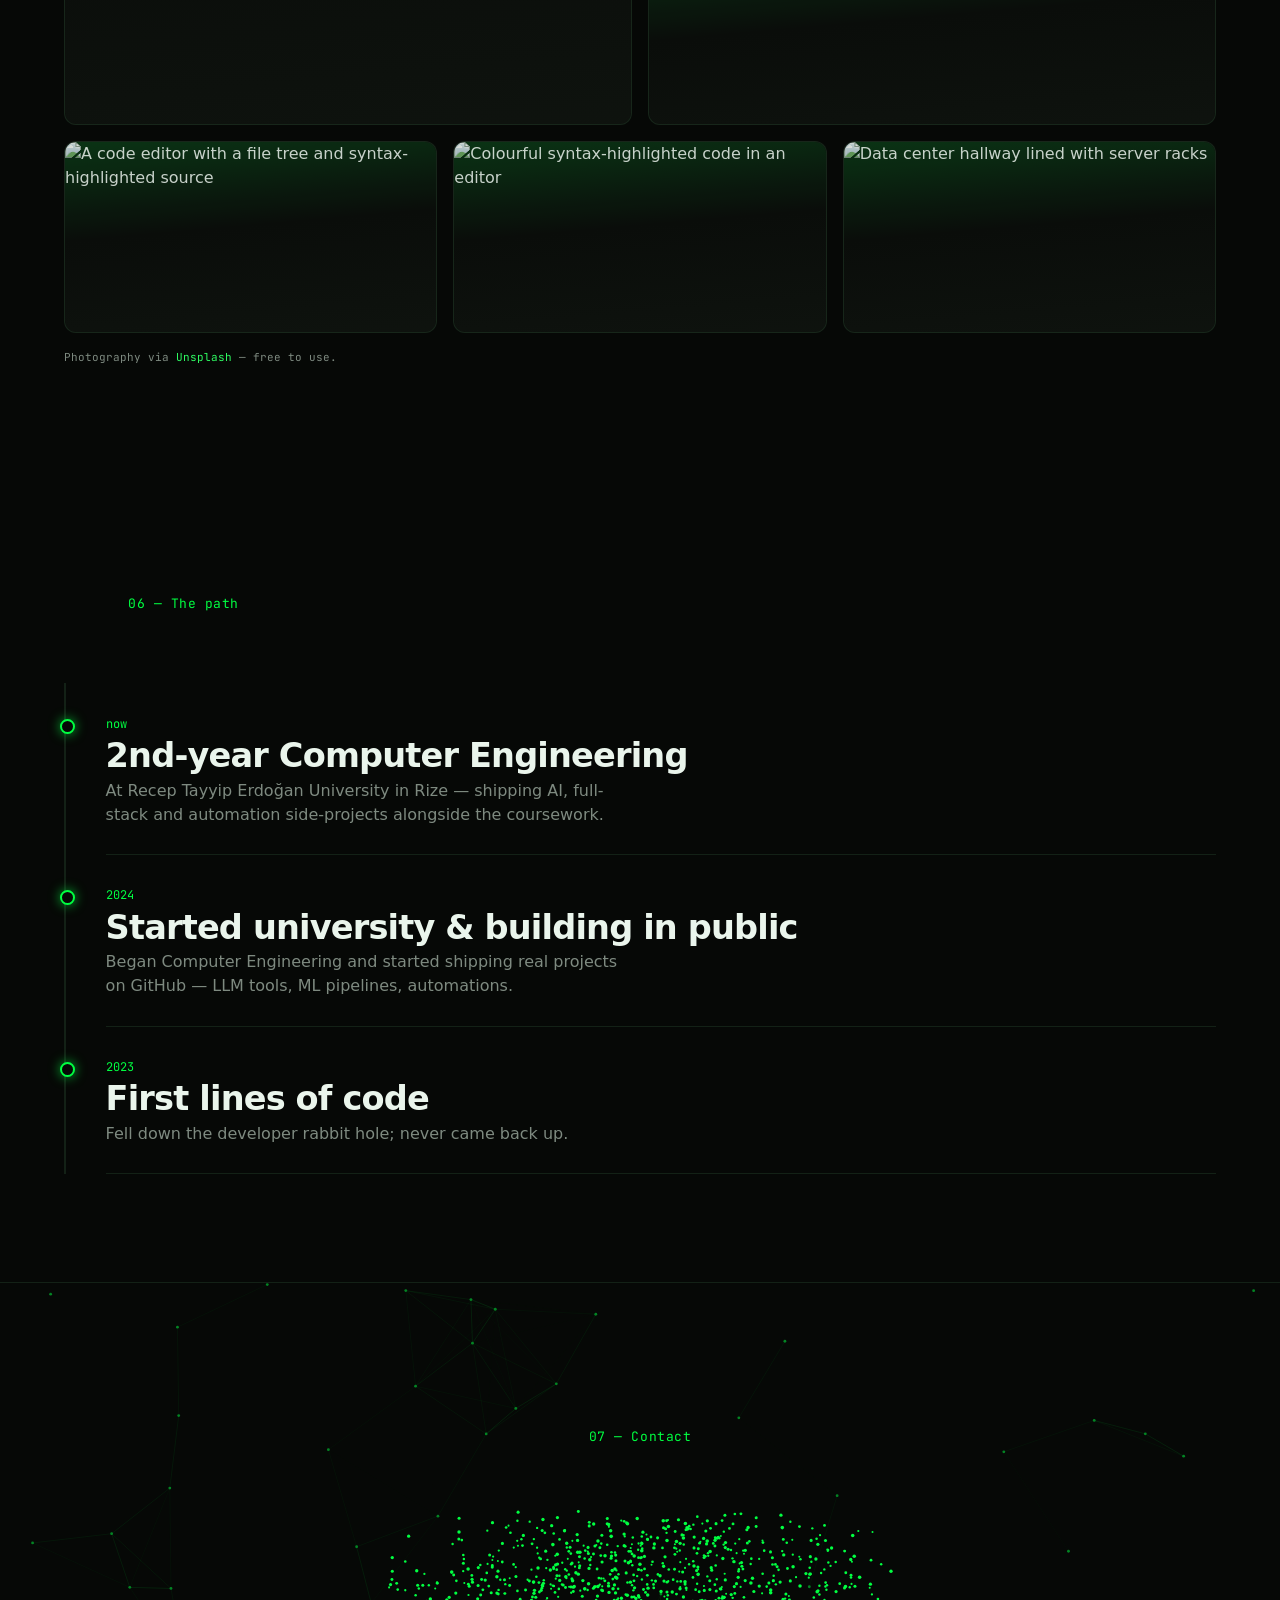
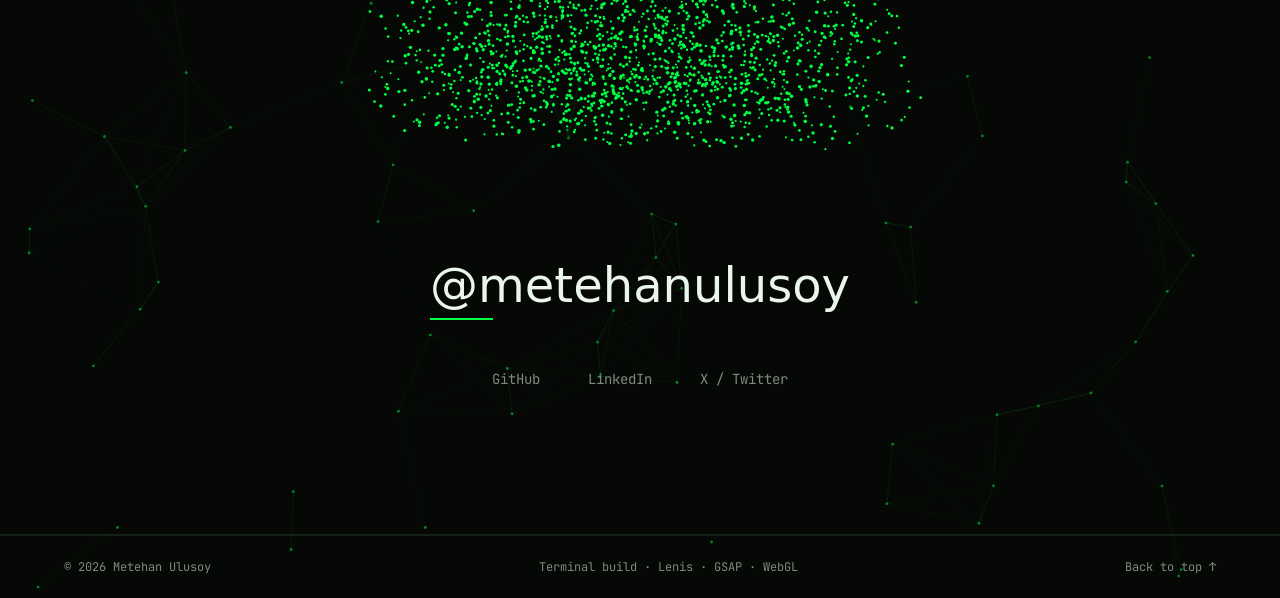
==== commit 8f3d4101: "feat: use a detailed graphics-card model with studio lighting Replace the flat low-poly circuit boar" ====
--- a/index.html
+++ b/index.html
@@ -211,7 +211,7 @@
       <div class="hardware__inner">
         <div class="hardware__text">
           <h2 class="hardware__title" data-split-lines>Down to the metal.</h2>
-          <p class="hardware__sub reveal-line">Software is only half the story — computer engineering means knowing the machine underneath. Here's a real circuit board you can turn over in your hands.</p>
+          <p class="hardware__sub reveal-line">Software is only half the story — computer engineering means knowing the machine underneath. Here's a real graphics card you can turn over in your hands.</p>
           <span class="hardware__hint reveal-line">
             <svg width="14" height="14" viewBox="0 0 16 16" fill="none" aria-hidden="true"><path d="M2 8h12M8 2v12" stroke="currentColor" stroke-width="1.4" stroke-linecap="round"/><path d="M5 5l6 6M11 5l-6 6" stroke="currentColor" stroke-width="1.4" stroke-linecap="round" opacity=".45"/></svg>
             drag to rotate
@@ -219,9 +219,9 @@
         </div>
         <div class="hardware__stage">
           <div class="hardware__frame">
-            <canvas class="hardware__canvas" id="modelCanvas" data-model="assets/models/circuit.glb" aria-hidden="true"></canvas>
+            <canvas class="hardware__canvas" id="modelCanvas" data-model="assets/models/graphics-card.glb" aria-hidden="true"></canvas>
           </div>
-          <p class="hardware__credit">3D model: <a href="https://poly.pizza/m/fxKdRjNq20j" target="_blank" rel="noopener">“Circuit board”</a> by Bill Baran via Poly Pizza — CC BY</p>
+          <p class="hardware__credit">3D model: <a href="https://poly.pizza/m/7IAF3hGUe6N" target="_blank" rel="noopener">“The Long Graphics Card PCB”</a> by Gone U via Poly Pizza — CC BY</p>
         </div>
       </div>
     </section>
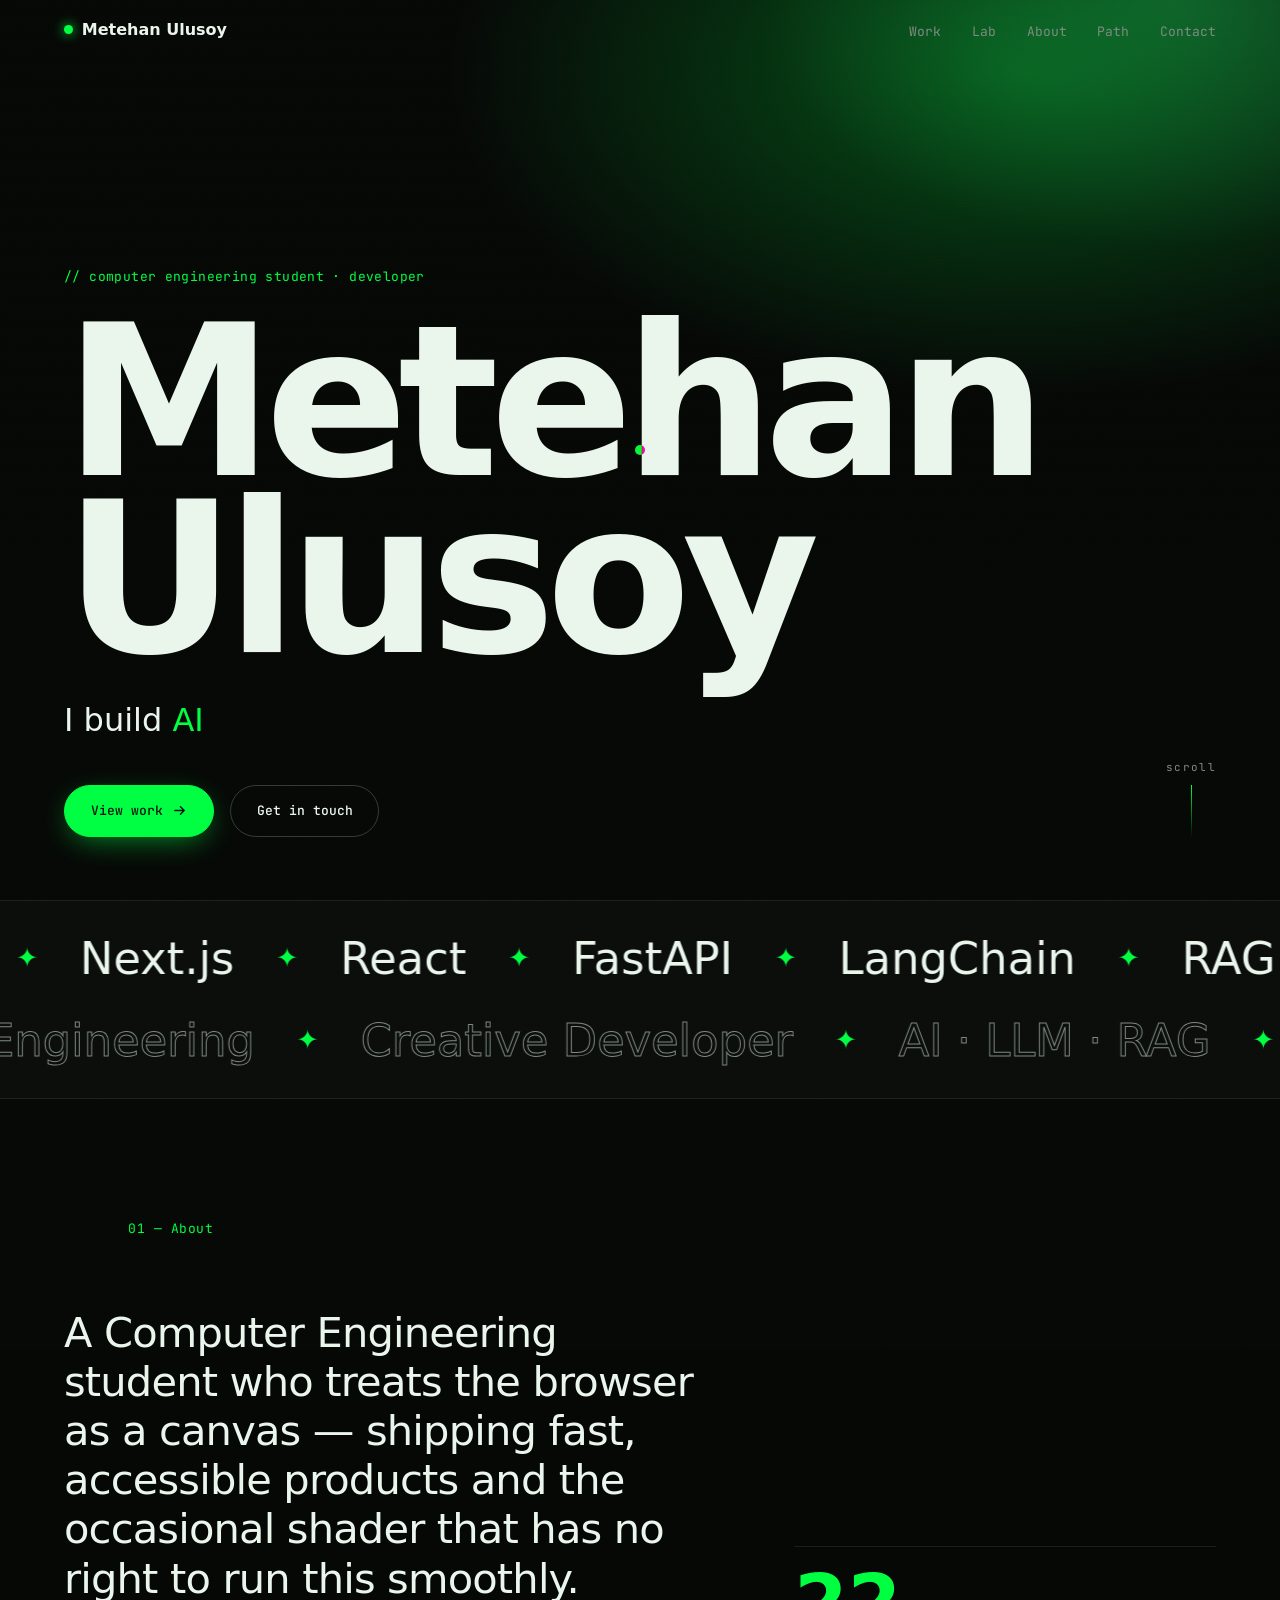
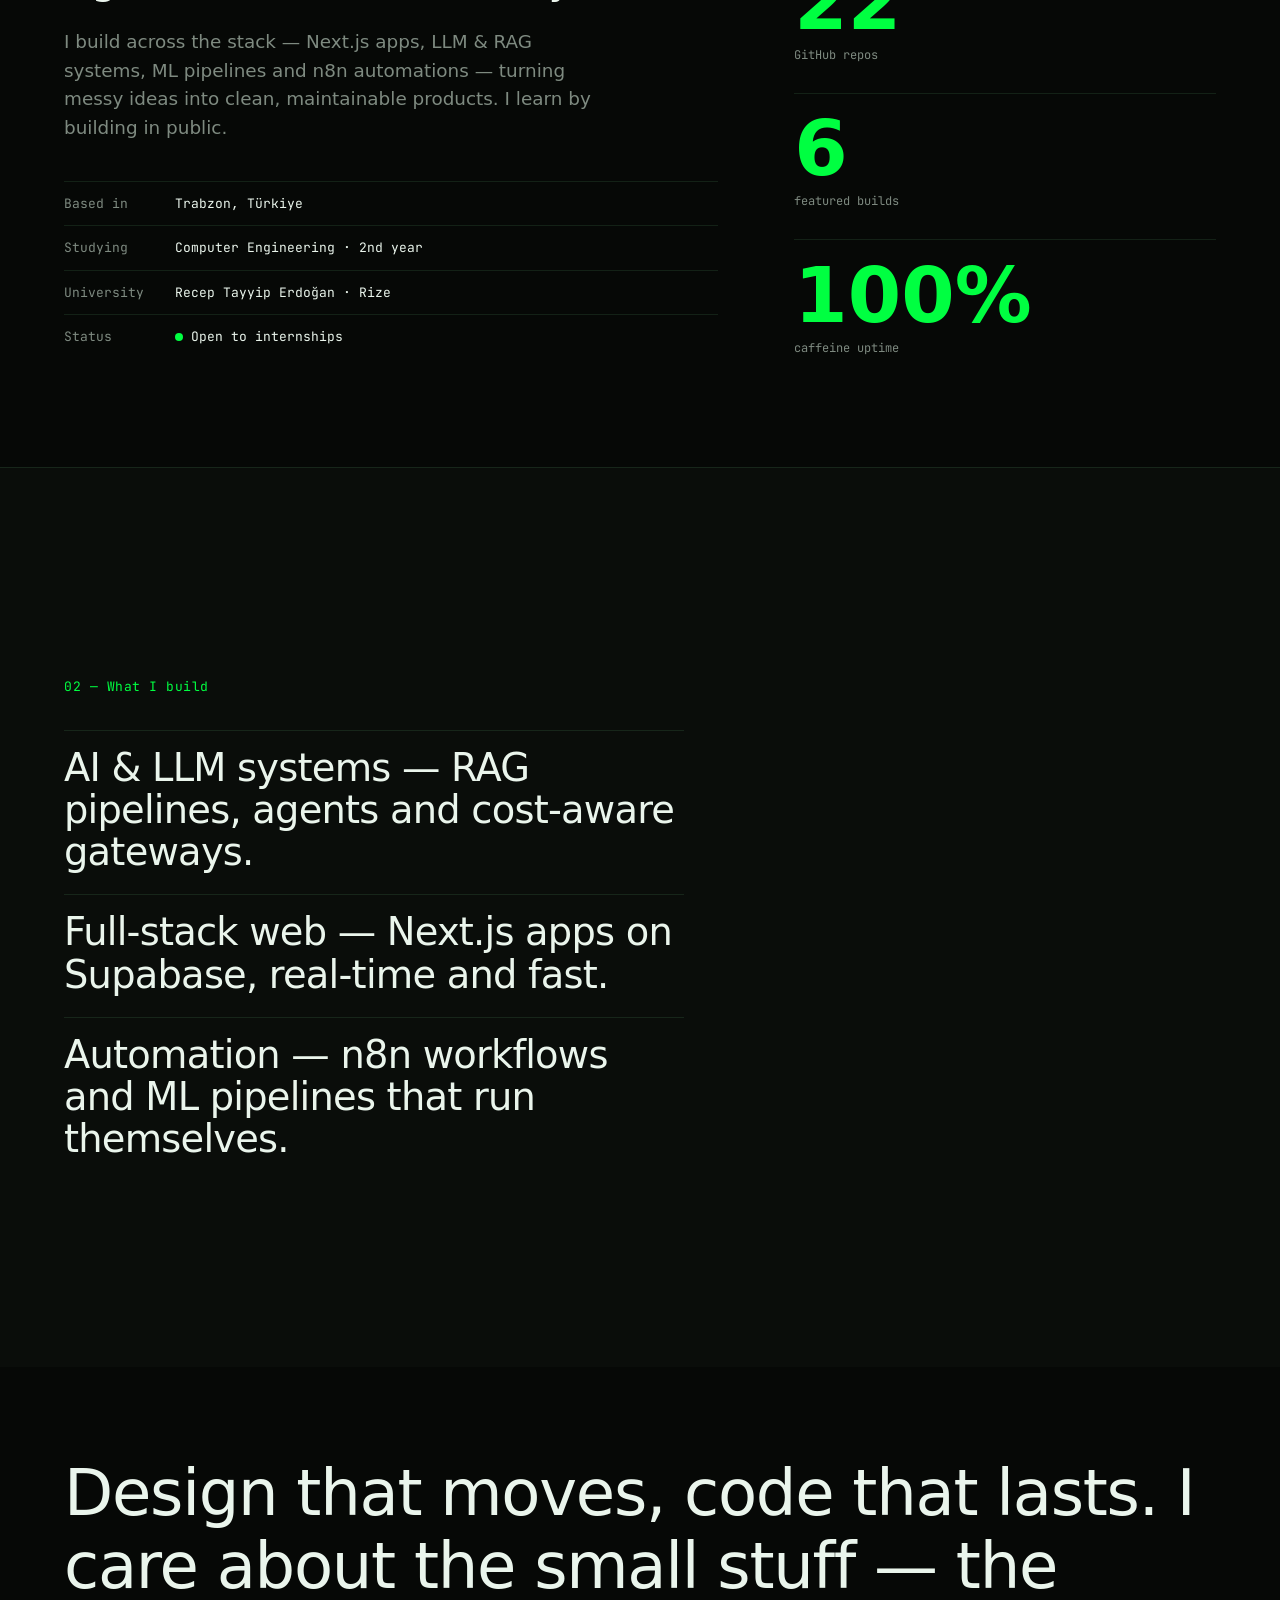
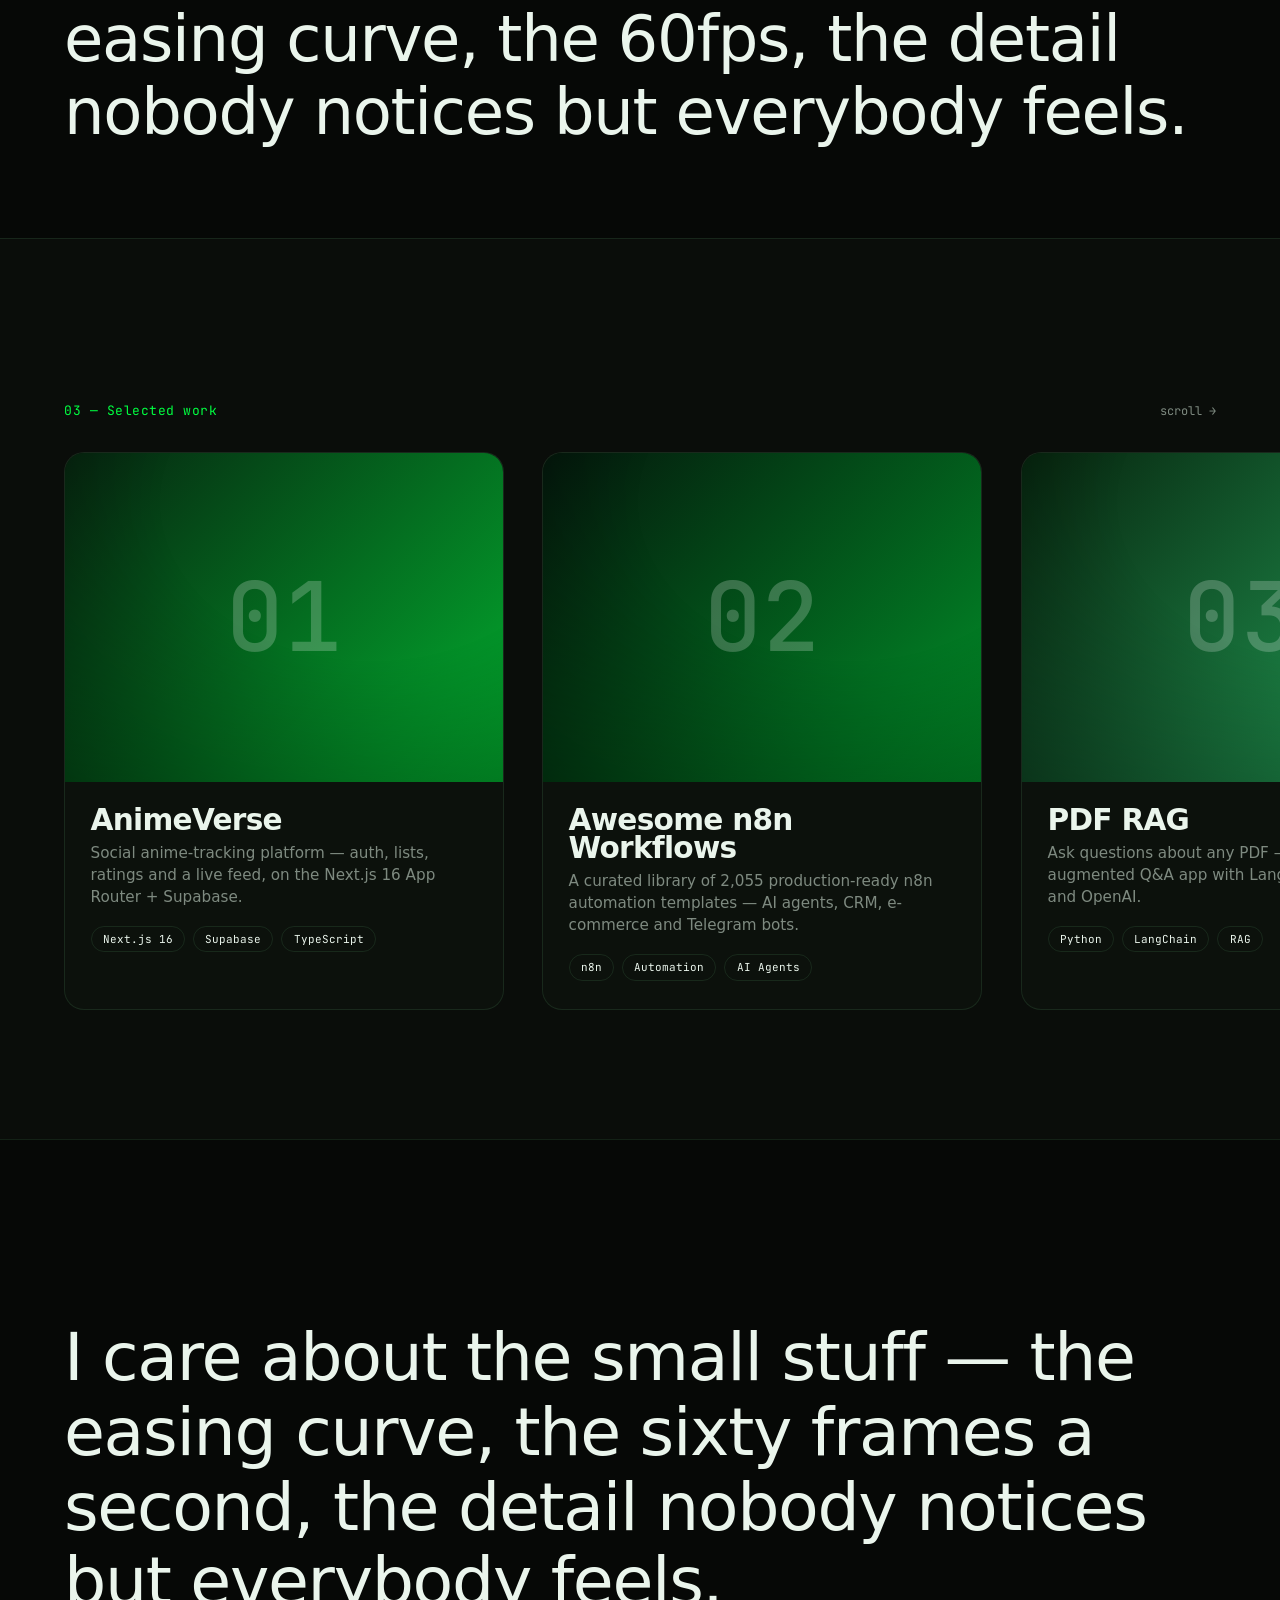
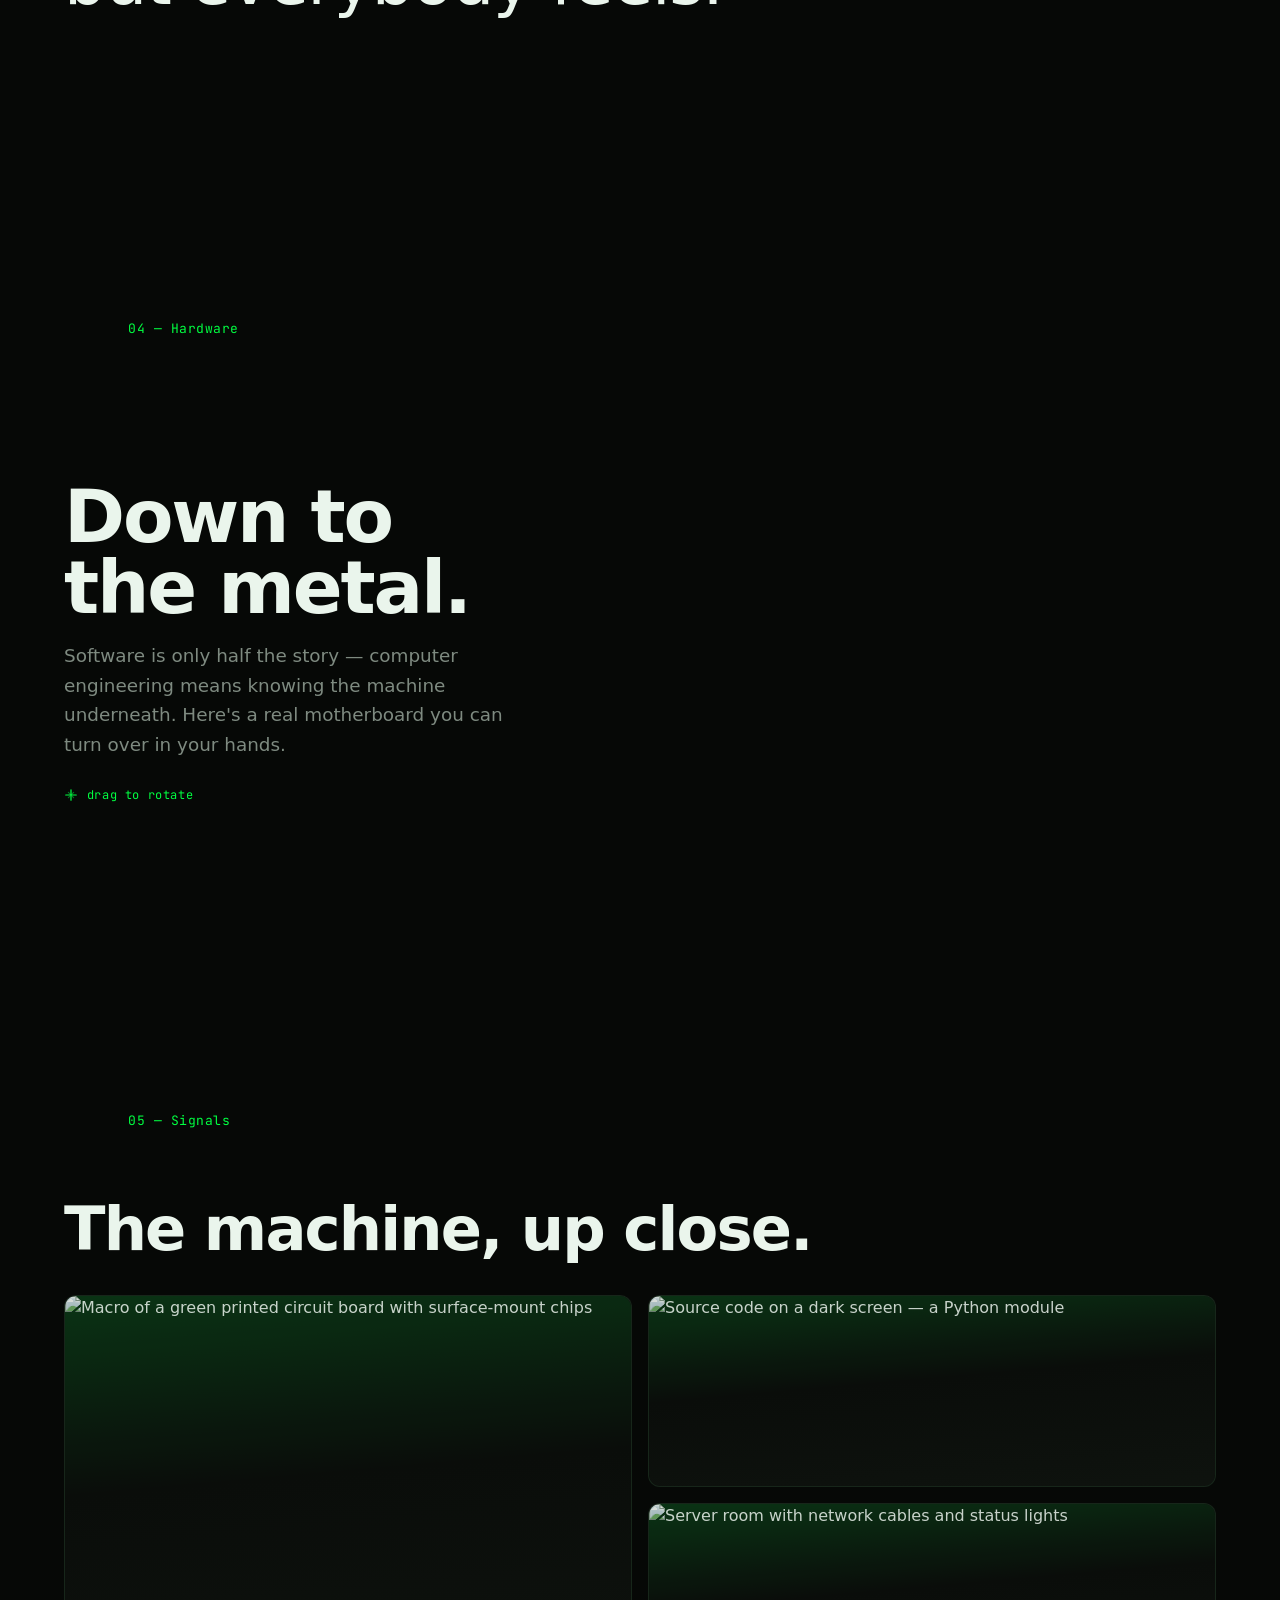
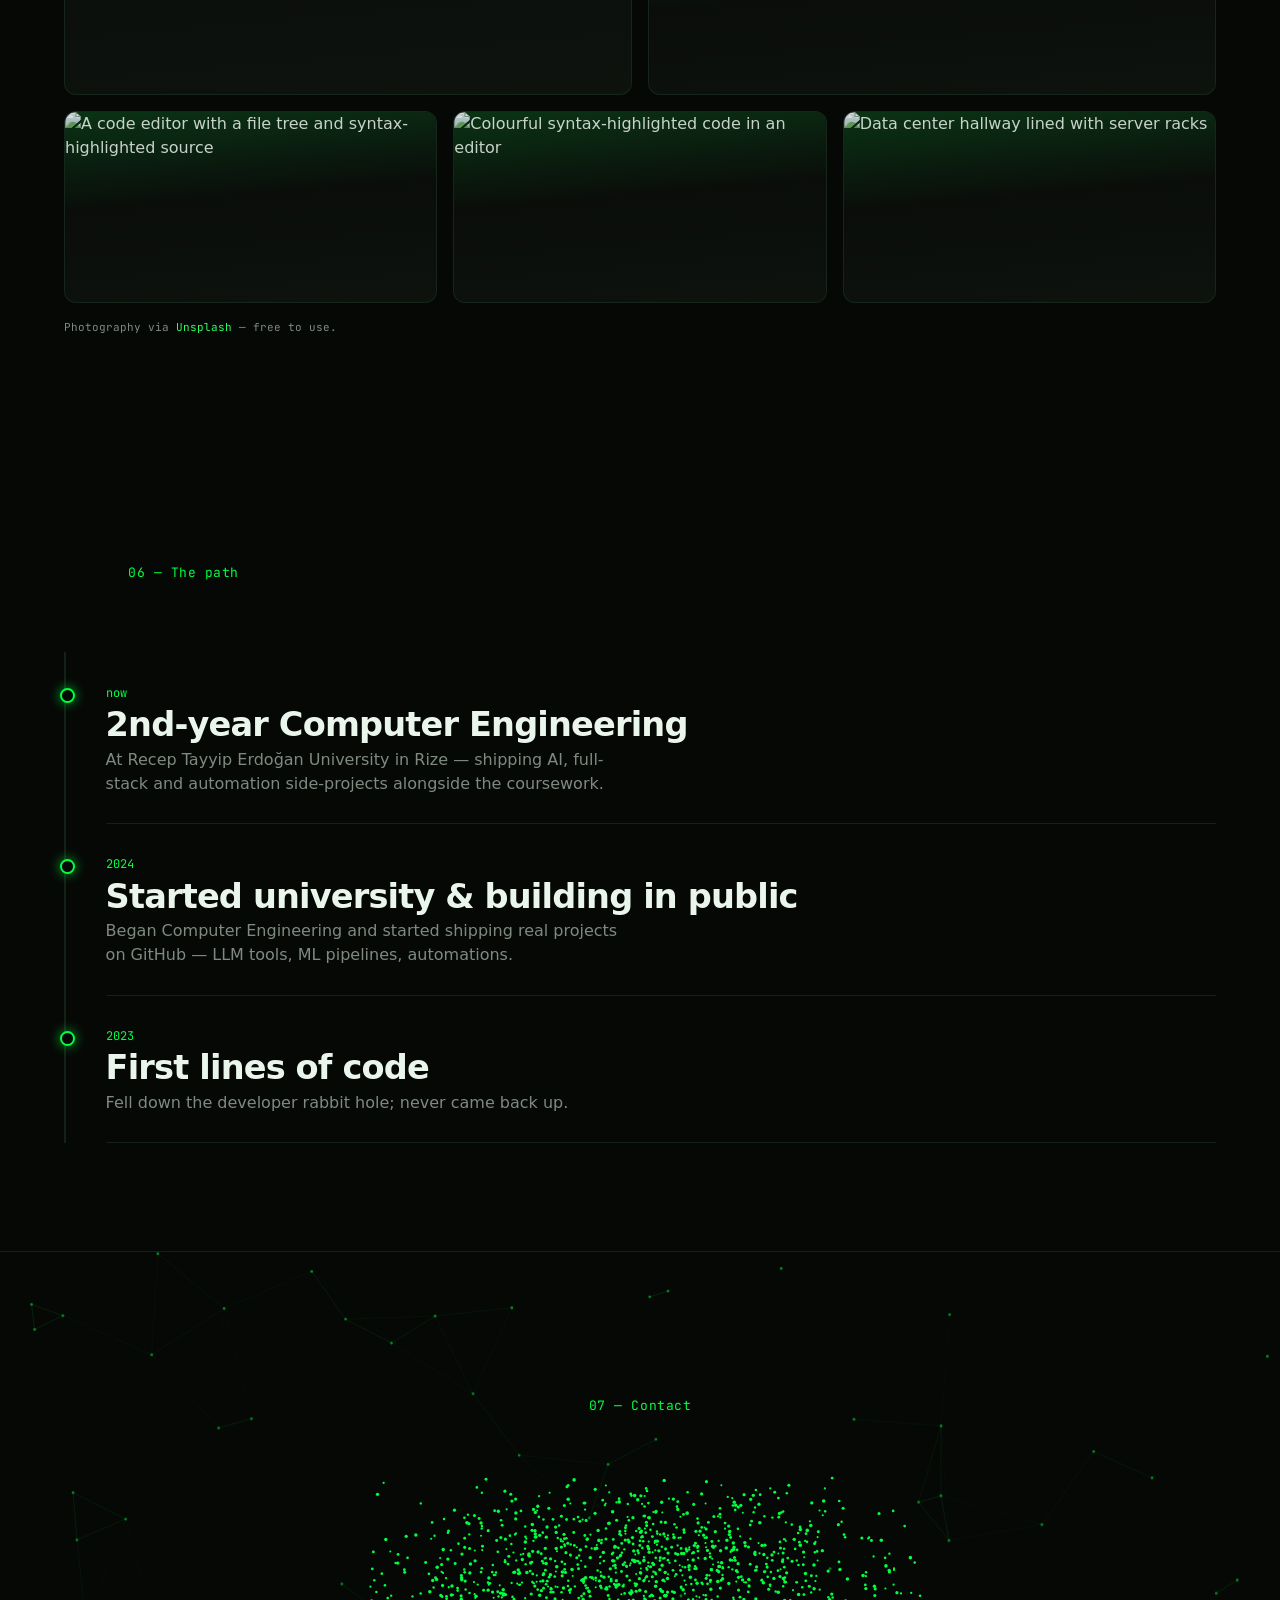
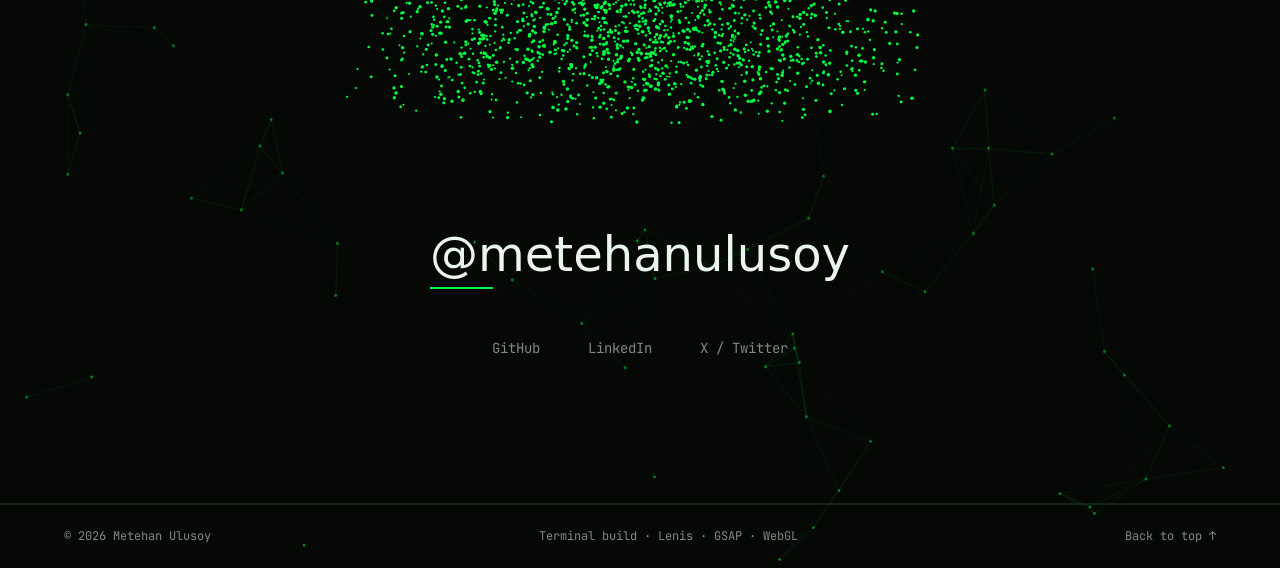
==== commit 4b882c68: "revert: restore the detailed Sketchfab motherboard, drop the credit line The user preferred the orig" ====
--- a/index.html
+++ b/index.html
@@ -211,7 +211,7 @@
       <div class="hardware__inner">
         <div class="hardware__text">
           <h2 class="hardware__title" data-split-lines>Down to the metal.</h2>
-          <p class="hardware__sub reveal-line">Software is only half the story — computer engineering means knowing the machine underneath. Here's a real graphics card you can turn over in your hands.</p>
+          <p class="hardware__sub reveal-line">Software is only half the story — computer engineering means knowing the machine underneath. Here's a real motherboard you can turn over in your hands.</p>
           <span class="hardware__hint reveal-line">
             <svg width="14" height="14" viewBox="0 0 16 16" fill="none" aria-hidden="true"><path d="M2 8h12M8 2v12" stroke="currentColor" stroke-width="1.4" stroke-linecap="round"/><path d="M5 5l6 6M11 5l-6 6" stroke="currentColor" stroke-width="1.4" stroke-linecap="round" opacity=".45"/></svg>
             drag to rotate
@@ -219,9 +219,8 @@
         </div>
         <div class="hardware__stage">
           <div class="hardware__frame">
-            <canvas class="hardware__canvas" id="modelCanvas" data-model="assets/models/graphics-card.glb" aria-hidden="true"></canvas>
+            <iframe title="MotherBoard + Components by Daniel Cardona — CC BY 4.0, via Sketchfab" class="hardware__embed" src="https://sketchfab.com/models/3bc94057328243d4b341a55f59160f8a/embed?autospin=0.3&autostart=1&preload=1&transparent=1&ui_theme=dark&ui_infos=0&ui_controls=0&ui_stop=0&ui_hint=0&ui_ar=0&ui_help=0&ui_settings=0&ui_vr=0&ui_fullscreen=0&ui_annotations=0&ui_inspector=0&dnt=1" allow="autoplay; fullscreen; xr-spatial-tracking" allowfullscreen loading="lazy"></iframe>
           </div>
-          <p class="hardware__credit">3D model: <a href="https://poly.pizza/m/7IAF3hGUe6N" target="_blank" rel="noopener">“The Long Graphics Card PCB”</a> by Gone U via Poly Pizza — CC BY</p>
         </div>
       </div>
     </section>
--- a/css/styles.css
+++ b/css/styles.css
@@ -305,8 +305,8 @@
 .hardware__sub { color: var(--muted); font-size: clamp(1rem, 1.5vw, 1.15rem); line-height: 1.6; max-width: 44ch; margin-bottom: 1.6rem; }
 .hardware__hint { display: inline-flex; align-items: center; gap: 0.55rem; font-family: var(--font-mono); font-size: 12px; letter-spacing: 0.05em; color: var(--accent); }
 .hardware__hint svg { color: var(--accent); }
-.hardware__frame { position: relative; aspect-ratio: 4 / 3; background: radial-gradient(58% 52% at 50% 52%, color-mix(in srgb, var(--accent) 11%, transparent), transparent 72%); }
-.hardware__canvas { width: 100%; height: 100%; display: block; }
+.hardware__frame { position: relative; aspect-ratio: 4 / 3; border-radius: 16px; overflow: hidden; }
+.hardware__embed { width: 100%; height: 100%; border: 0; display: block; }
 .hardware__credit { margin-top: 0.9rem; font-family: var(--font-mono); font-size: 11px; color: var(--muted); }
 .hardware__credit a { color: color-mix(in srgb, var(--accent) 80%, var(--ink)); text-decoration: underline; text-underline-offset: 2px; }
 
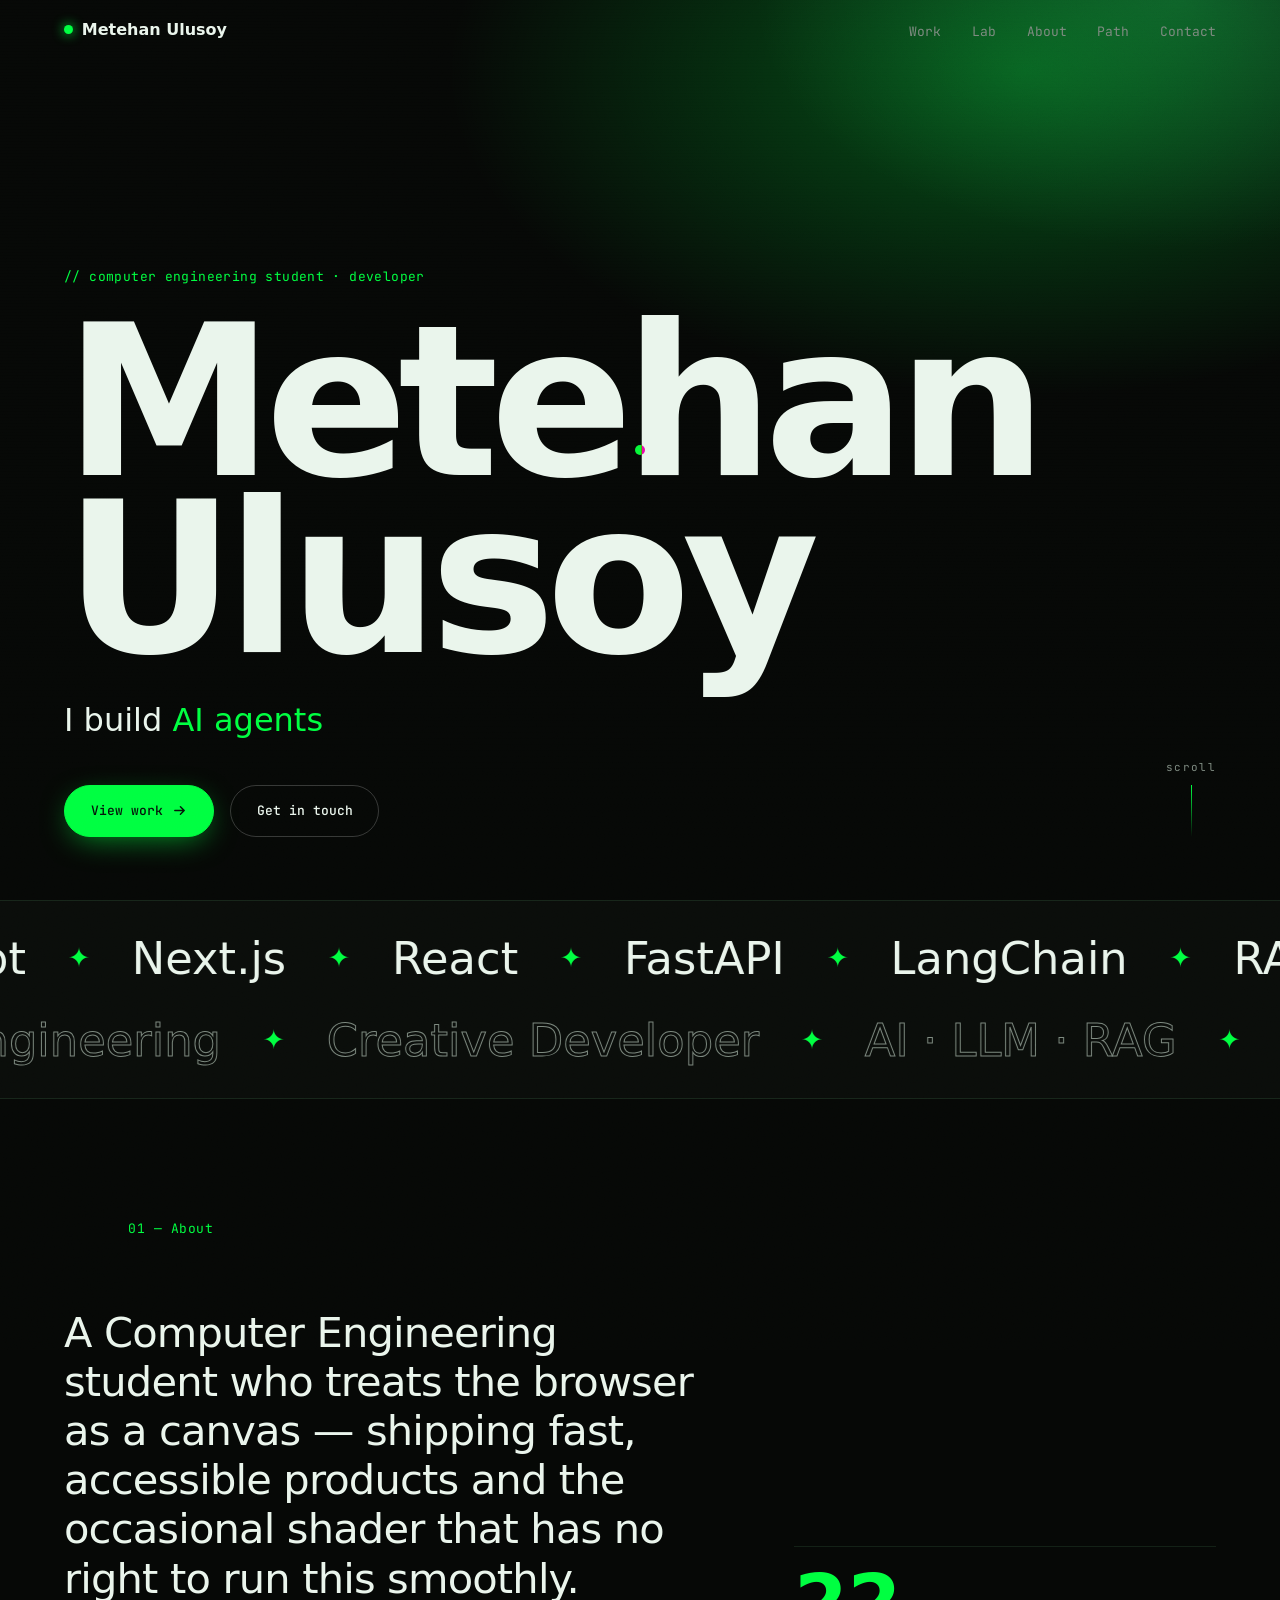
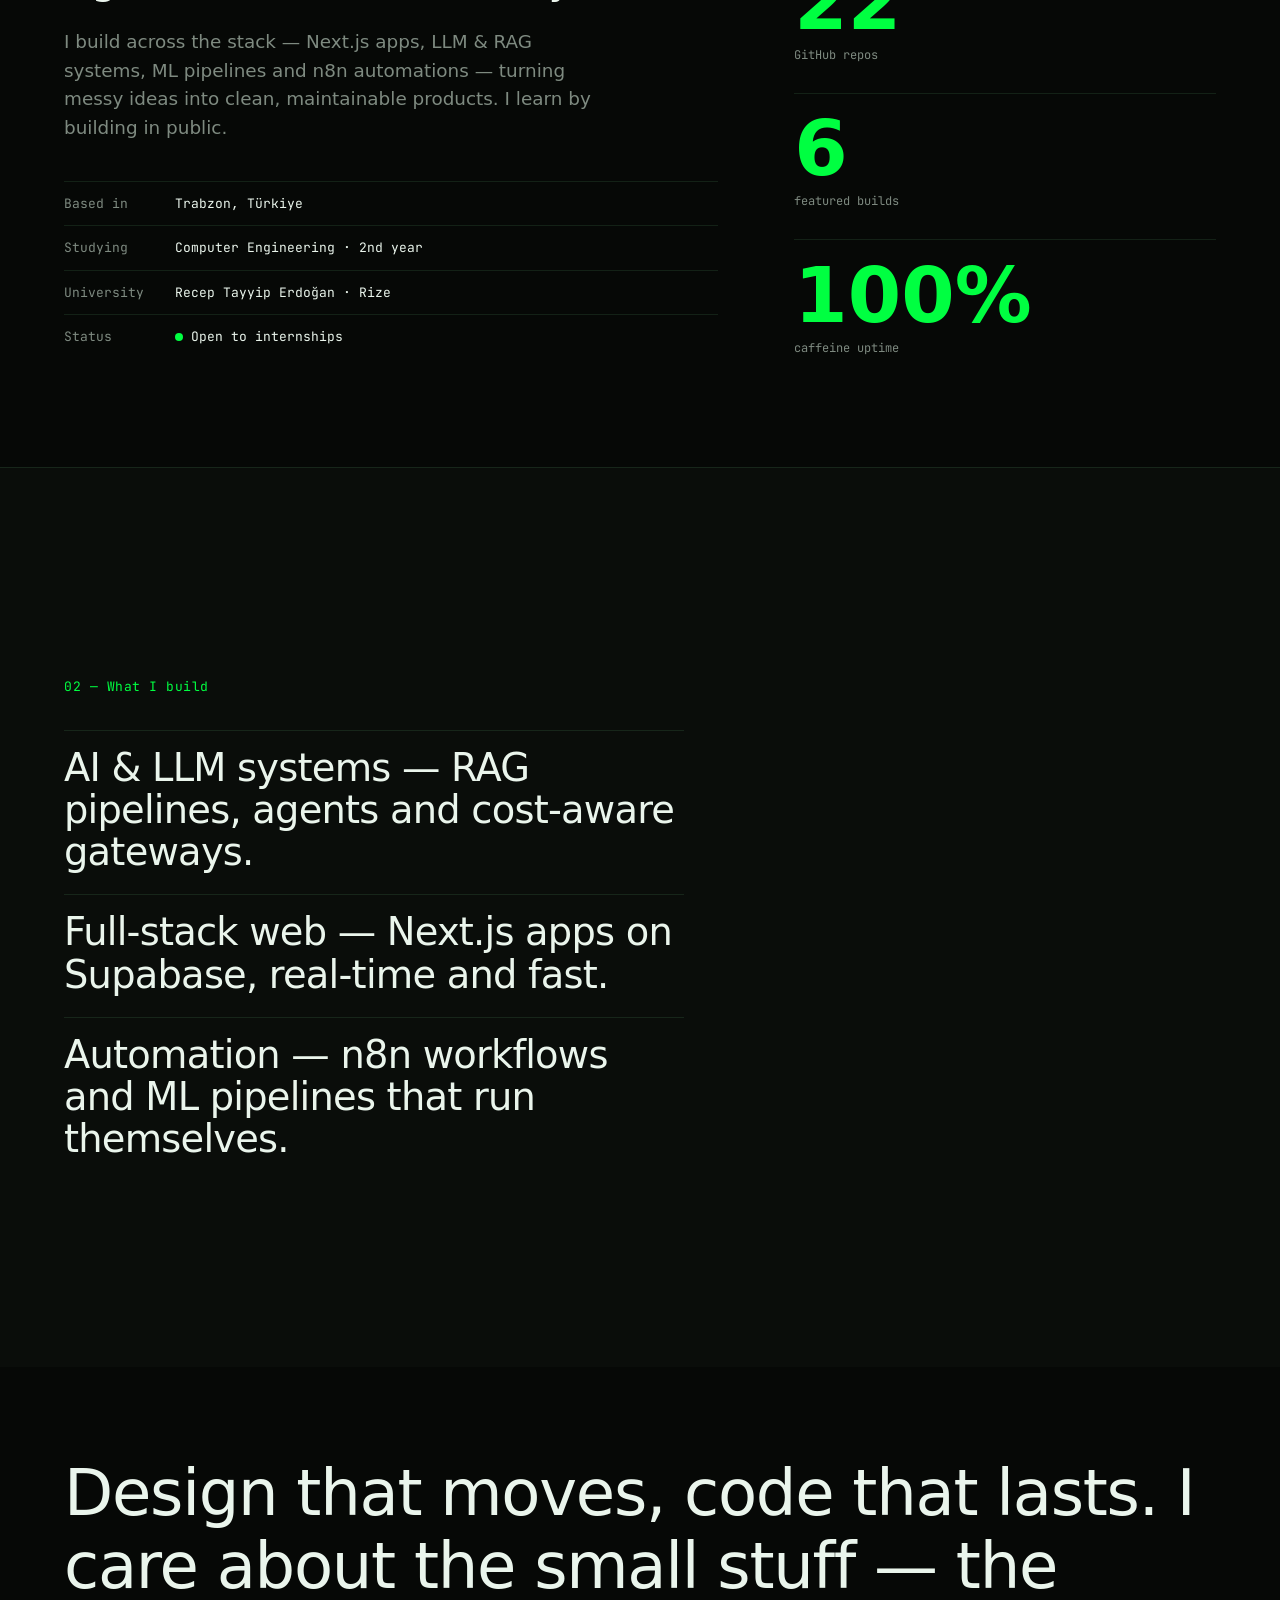
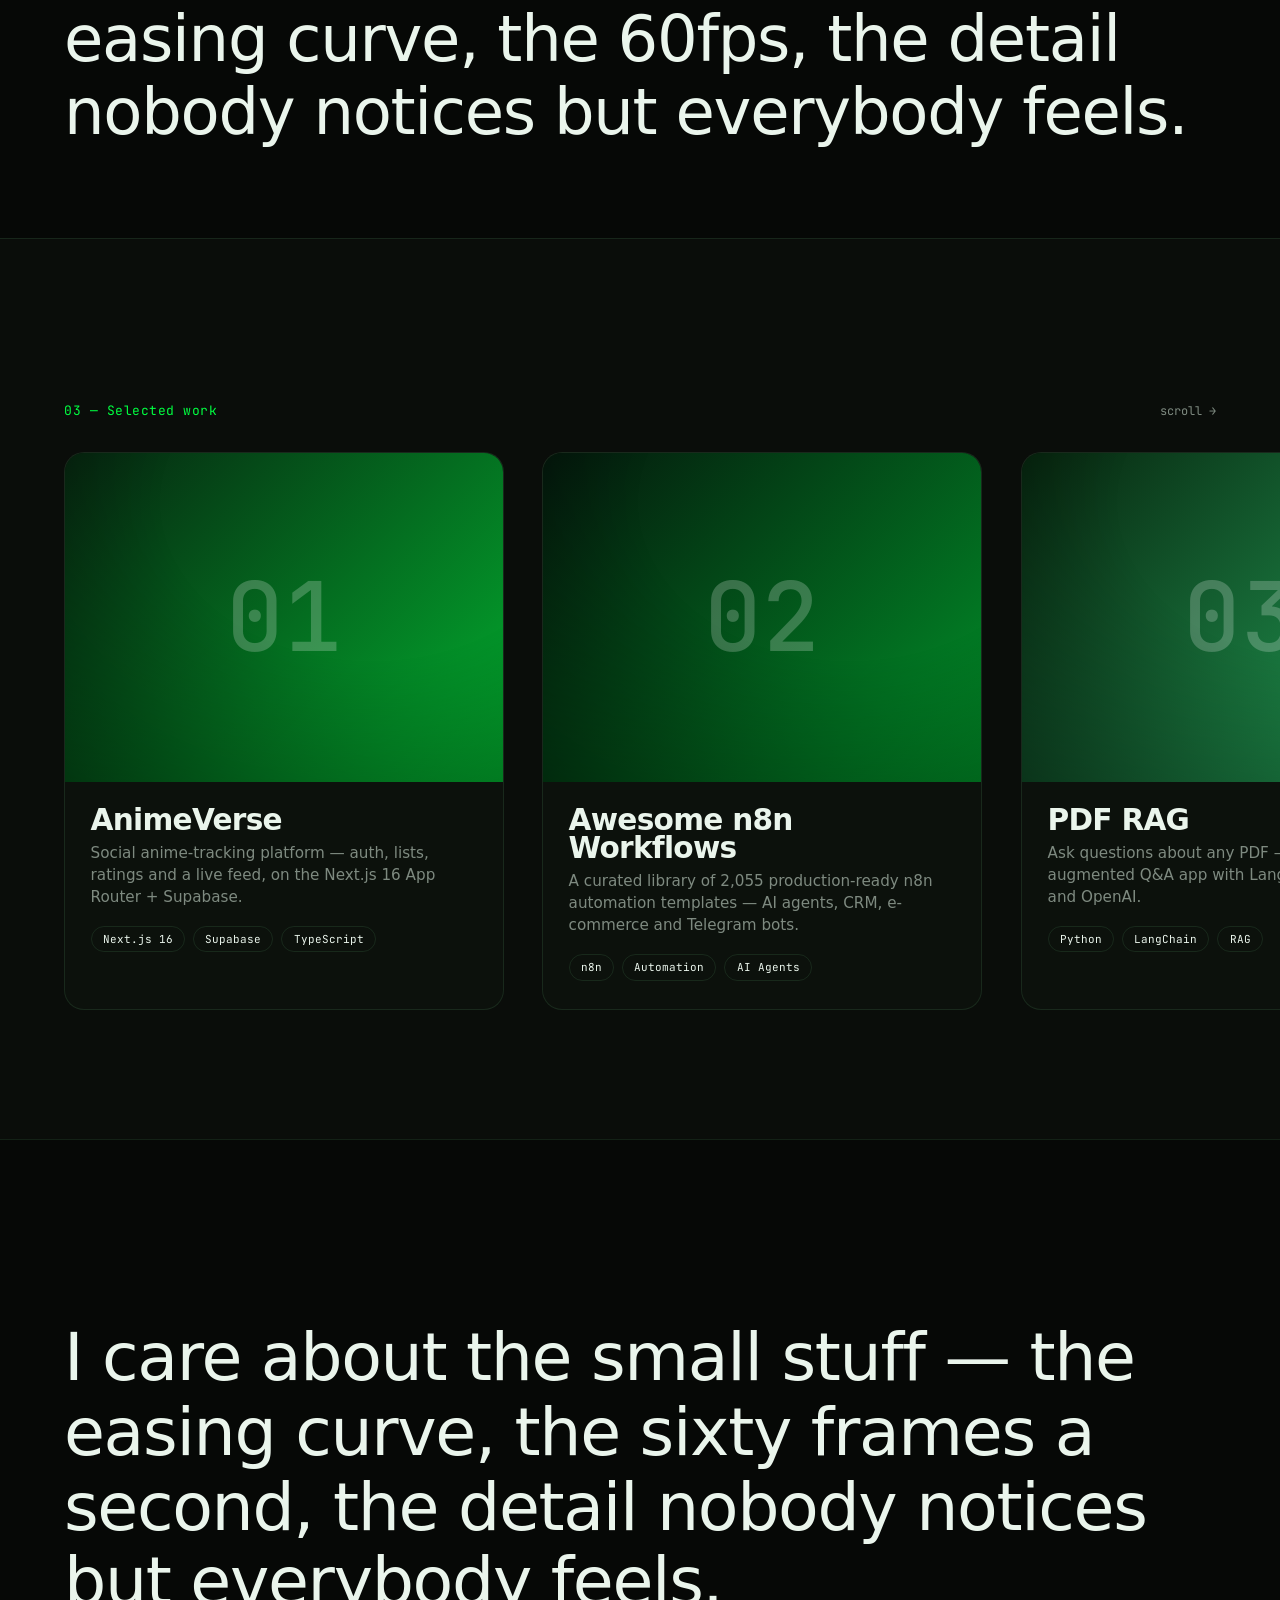
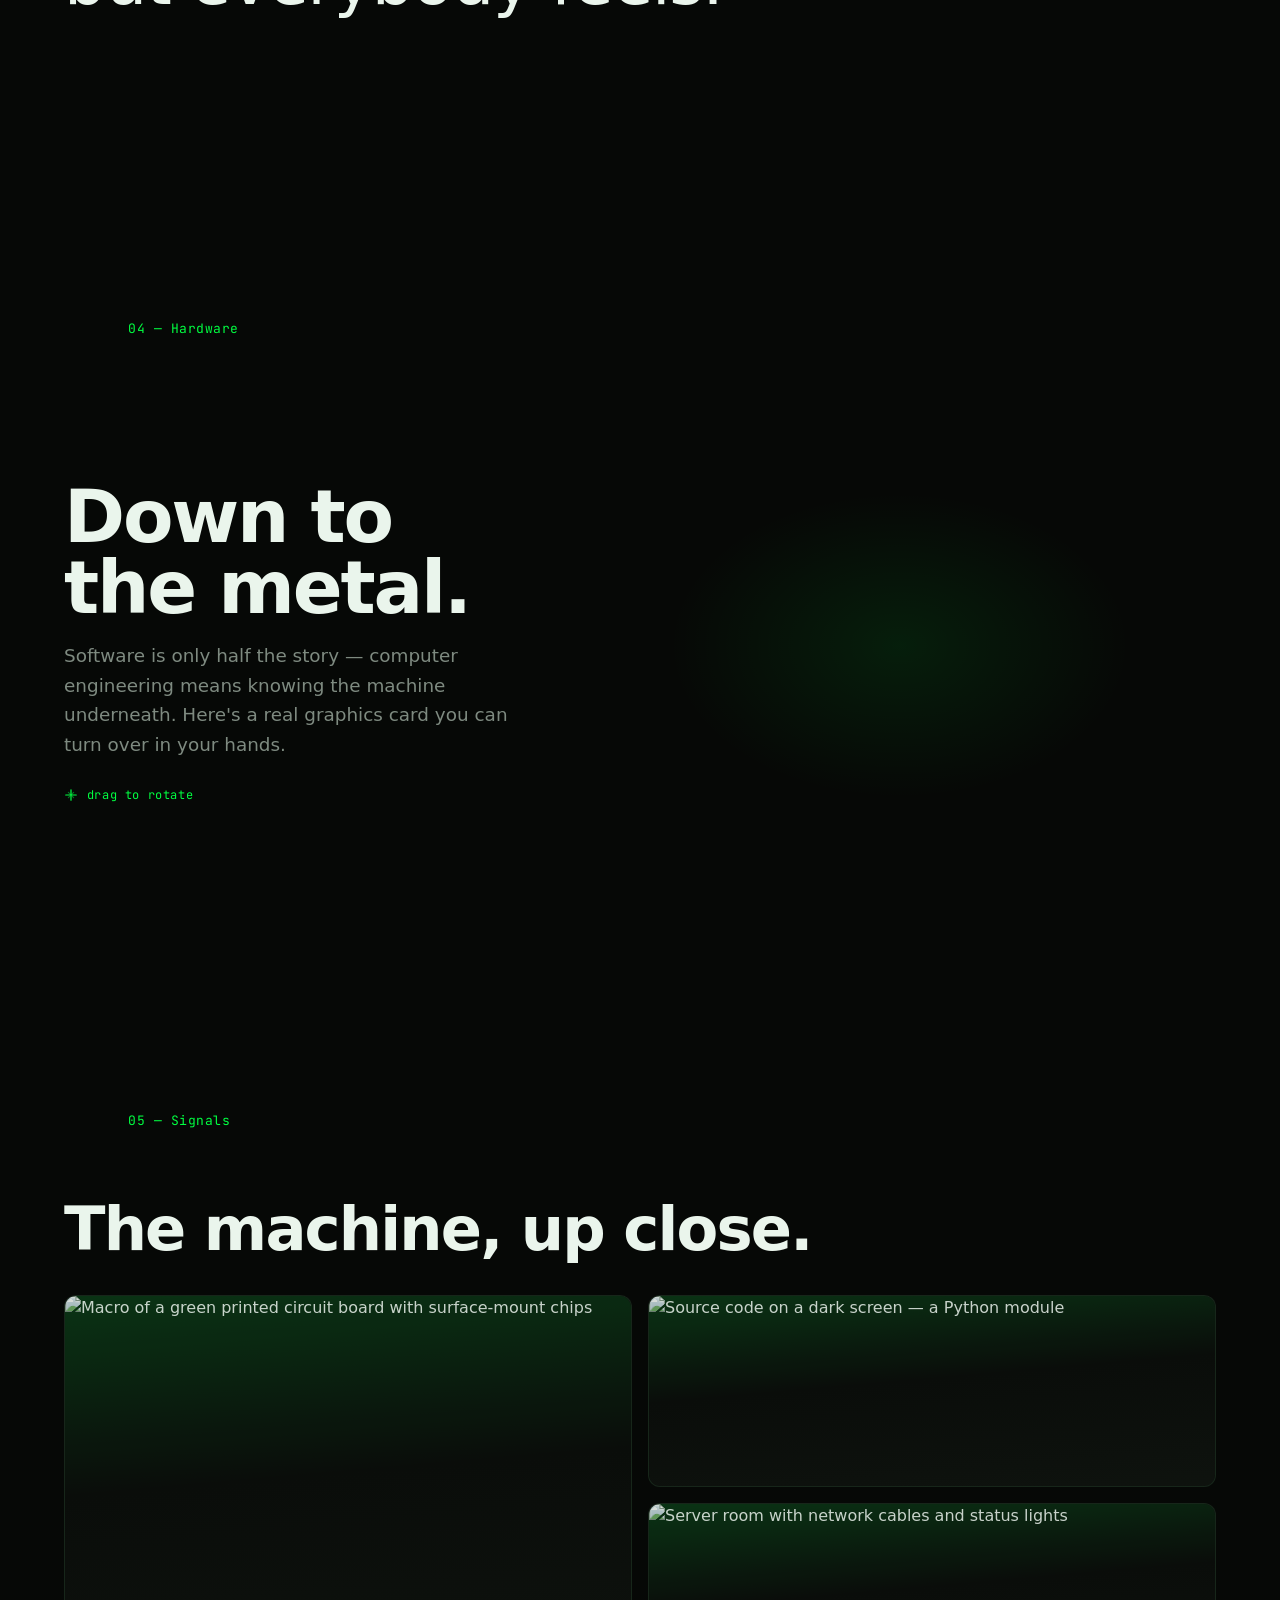
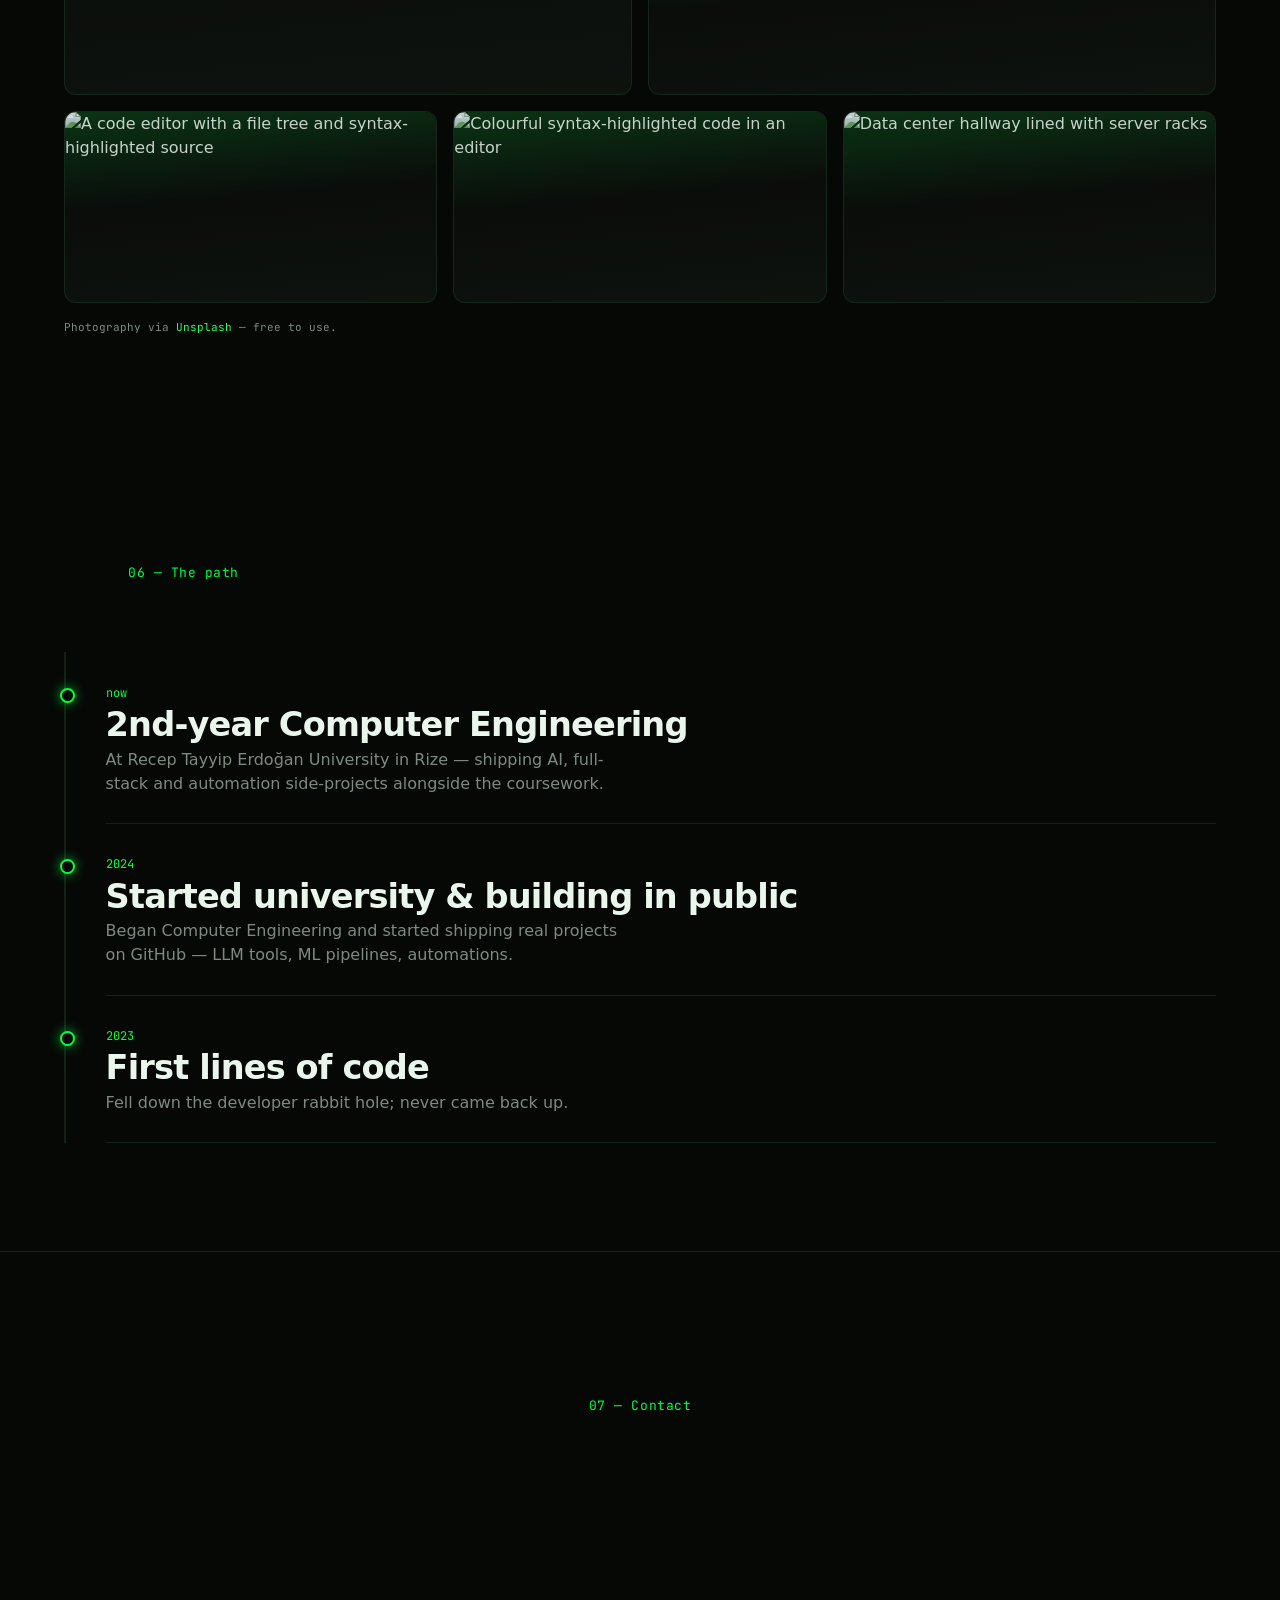
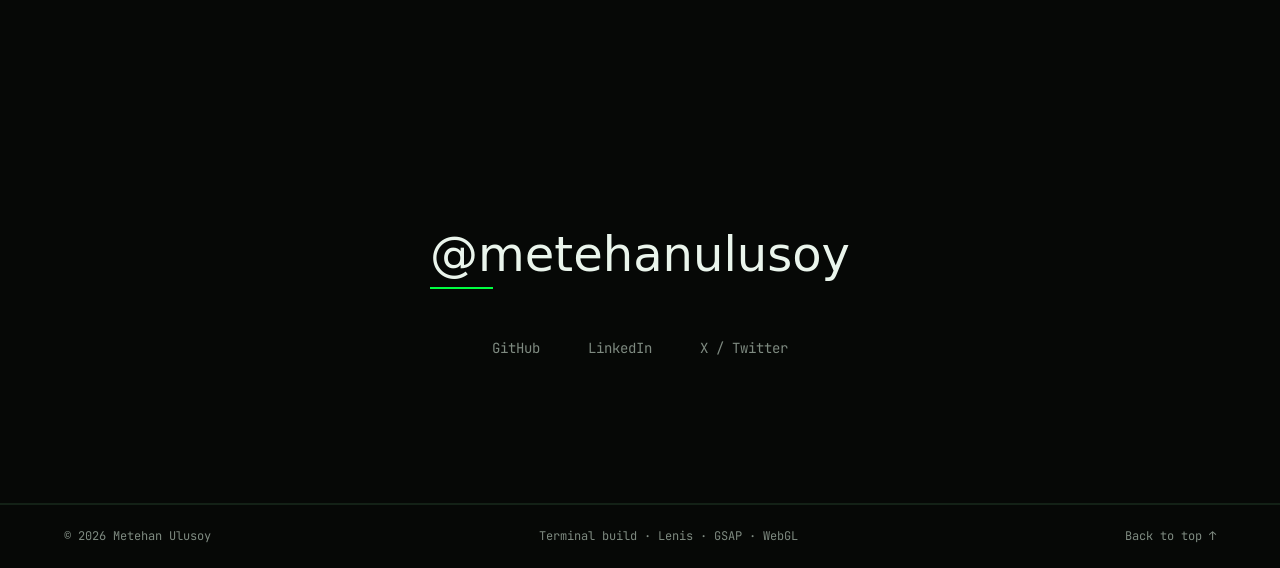
==== commit fef4ac5f: "feat: big self-hosted 3D model, no white box or chrome The Sketchfab embed bakes a white background " ====
--- a/index.html
+++ b/index.html
@@ -211,7 +211,7 @@
       <div class="hardware__inner">
         <div class="hardware__text">
           <h2 class="hardware__title" data-split-lines>Down to the metal.</h2>
-          <p class="hardware__sub reveal-line">Software is only half the story — computer engineering means knowing the machine underneath. Here's a real motherboard you can turn over in your hands.</p>
+          <p class="hardware__sub reveal-line">Software is only half the story — computer engineering means knowing the machine underneath. Here's a real graphics card you can turn over in your hands.</p>
           <span class="hardware__hint reveal-line">
             <svg width="14" height="14" viewBox="0 0 16 16" fill="none" aria-hidden="true"><path d="M2 8h12M8 2v12" stroke="currentColor" stroke-width="1.4" stroke-linecap="round"/><path d="M5 5l6 6M11 5l-6 6" stroke="currentColor" stroke-width="1.4" stroke-linecap="round" opacity=".45"/></svg>
             drag to rotate
@@ -219,7 +219,7 @@
         </div>
         <div class="hardware__stage">
           <div class="hardware__frame">
-            <iframe title="MotherBoard + Components by Daniel Cardona — CC BY 4.0, via Sketchfab" class="hardware__embed" src="https://sketchfab.com/models/3bc94057328243d4b341a55f59160f8a/embed?autospin=0.3&autostart=1&preload=1&transparent=1&ui_theme=dark&ui_infos=0&ui_controls=0&ui_stop=0&ui_hint=0&ui_ar=0&ui_help=0&ui_settings=0&ui_vr=0&ui_fullscreen=0&ui_annotations=0&ui_inspector=0&dnt=1" allow="autoplay; fullscreen; xr-spatial-tracking" allowfullscreen loading="lazy"></iframe>
+            <canvas class="hardware__canvas" id="modelCanvas" data-model="assets/models/graphics-card.glb" aria-hidden="true"></canvas>
           </div>
         </div>
       </div>
--- a/css/styles.css
+++ b/css/styles.css
@@ -305,8 +305,8 @@
 .hardware__sub { color: var(--muted); font-size: clamp(1rem, 1.5vw, 1.15rem); line-height: 1.6; max-width: 44ch; margin-bottom: 1.6rem; }
 .hardware__hint { display: inline-flex; align-items: center; gap: 0.55rem; font-family: var(--font-mono); font-size: 12px; letter-spacing: 0.05em; color: var(--accent); }
 .hardware__hint svg { color: var(--accent); }
-.hardware__frame { position: relative; aspect-ratio: 4 / 3; border-radius: 16px; overflow: hidden; }
-.hardware__embed { width: 100%; height: 100%; border: 0; display: block; }
+.hardware__frame { position: relative; aspect-ratio: 4 / 3; background: radial-gradient(52% 46% at 50% 50%, color-mix(in srgb, var(--accent) 9%, transparent), transparent 70%); }
+.hardware__canvas { width: 100%; height: 100%; display: block; }
 .hardware__credit { margin-top: 0.9rem; font-family: var(--font-mono); font-size: 11px; color: var(--muted); }
 .hardware__credit a { color: color-mix(in srgb, var(--accent) 80%, var(--ink)); text-decoration: underline; text-underline-offset: 2px; }
 
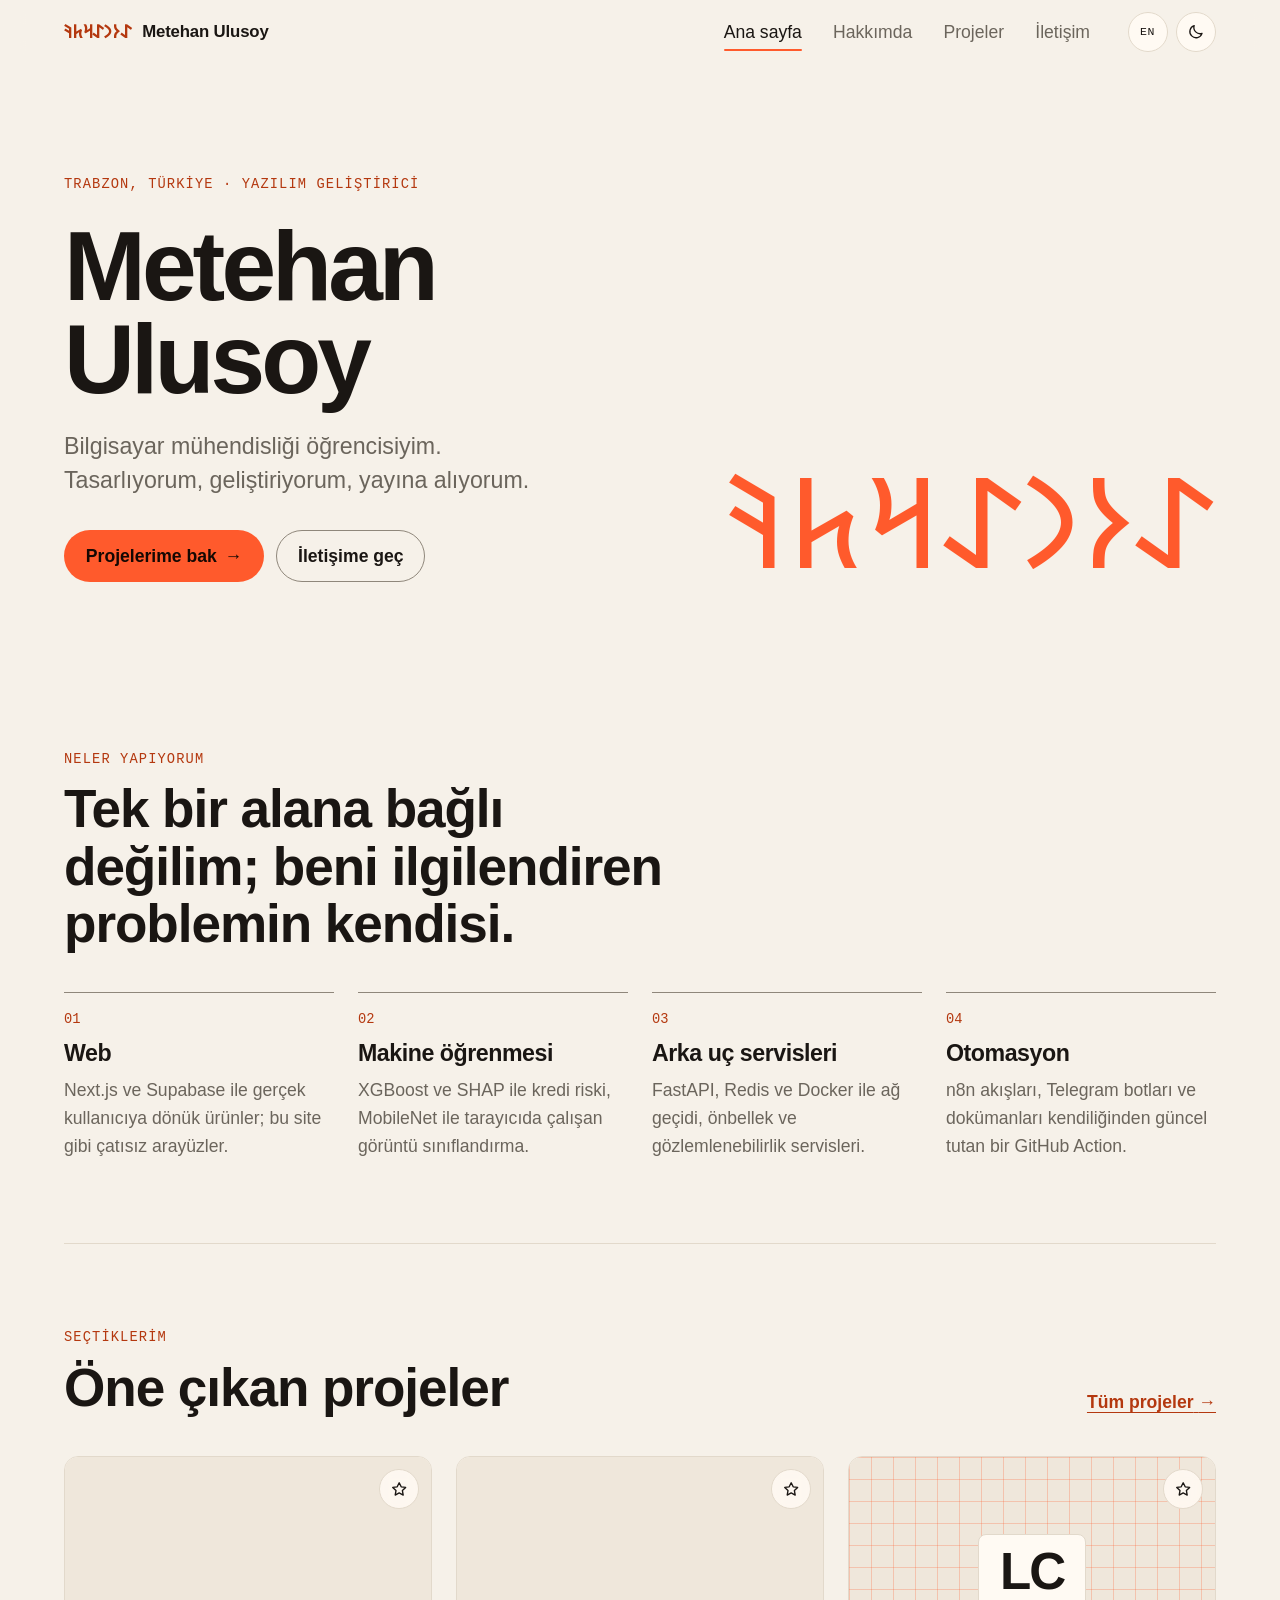
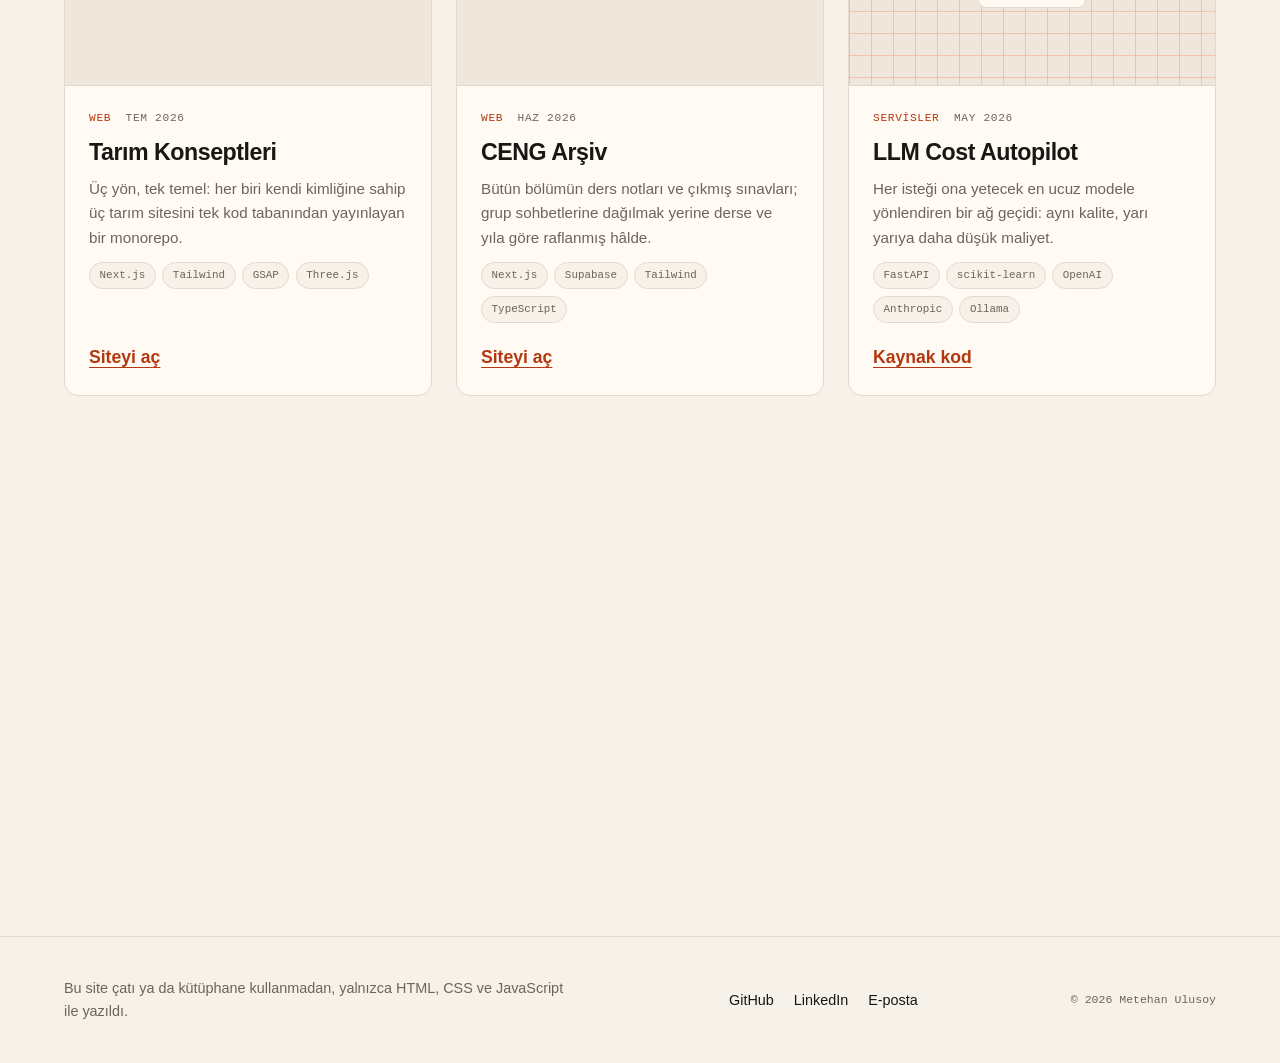
==== commit 4748e105: "feat: add page structure with shared navigation" ====
--- a/index.html
+++ b/index.html
@@ -1,290 +1,134 @@
 <!DOCTYPE html>
-<html lang="en" data-theme="dark" data-perf="full">
+<html lang="tr">
 <head>
-  <meta charset="UTF-8" />
-  <meta name="viewport" content="width=device-width, initial-scale=1.0" />
-  <meta name="color-scheme" content="dark light" />
-  <meta name="theme-color" content="#060806" />
+  <meta charset="utf-8">
+  <meta name="viewport" content="width=device-width, initial-scale=1">
+  <meta http-equiv="Content-Security-Policy" content="default-src 'self'; script-src 'self'; style-src 'self' https://fonts.googleapis.com; font-src 'self' https://fonts.gstatic.com; img-src 'self'; connect-src 'self' https://api.github.com; base-uri 'self'; form-action 'self'; object-src 'none'">
+  <title data-i18n="meta.home.title">Metehan Ulusoy — Yazılım geliştirici</title>
+  <meta name="description" content="Bilgisayar mühendisliği öğrencisi. Web, veri ve otomasyon üzerine çalışıyorum." data-i18n-attr="content:meta.home.description">
+  <meta name="theme-color" content="#0b0a09">
+  <meta property="og:type" content="website">
+  <meta property="og:title" content="Metehan Ulusoy — Yazılım geliştirici">
+  <meta property="og:description" content="Bilgisayar mühendisliği öğrencisi. Web, veri ve otomasyon üzerine çalışıyorum.">
+  <meta property="og:url" content="https://metehanulusoy.github.io/">
+  <link rel="icon" href="img/favicon.svg" type="image/svg+xml">
+  <link rel="preconnect" href="https://fonts.googleapis.com">
+  <link rel="preconnect" href="https://fonts.gstatic.com" crossorigin>
+  <link rel="stylesheet" href="https://fonts.googleapis.com/css2?family=Bricolage+Grotesque:opsz,wght@12..96,400..800&amp;family=Instrument+Sans:wght@400..700&amp;family=Martian+Mono:wght@400;500&amp;display=swap">
+  <link rel="stylesheet" href="css/style.css">
+  <script src="js/theme.js"></script>
+  <script src="js/i18n.js" defer></script>
+  <script src="js/main.js" defer></script>
+  <script src="js/helpers.js" defer></script>
+  <script src="js/project-cards.js" defer></script>
+  <script src="js/home.js" defer></script>
+</head>
+<body>
+  <a class="skip-link" href="#main" data-i18n="a11y.skip">İçeriğe geç</a>
 
-  <!-- ====== EDIT: name / title / description ====== -->
-  <title>Metehan Ulusoy — Creative Developer</title>
-  <meta name="description" content="Metehan Ulusoy — Computer Engineering student & creative developer building fast, expressive web experiences." />
-  <meta name="author" content="Metehan Ulusoy" />
-  <meta property="og:type" content="website" />
-  <meta property="og:title" content="Metehan Ulusoy — Creative Developer" />
-  <meta property="og:description" content="Computer Engineering student & developer — web, motion, WebGL." />
-  <meta property="og:image" content="assets/og.svg" />
-  <link rel="icon" href="assets/favicon.svg" type="image/svg+xml" />
-
-  <!-- No-FOUC performance-tier boot -->
-  <script>
-    (function () {
-      try {
-        var h = document.documentElement;
-        var rm = matchMedia('(prefers-reduced-motion: reduce)').matches;
-        var coarse = matchMedia('(pointer: coarse)').matches;
-        var saveData = (navigator.connection && navigator.connection.saveData) || false;
-        var lowCore = (navigator.hardwareConcurrency || 8) <= 4 && innerWidth < 700;
-        h.setAttribute('data-perf', (rm || saveData || lowCore) ? 'lite' : 'full');
-        h.setAttribute('data-pointer', coarse ? 'coarse' : 'fine');
-      } catch (e) {}
-    })();
-  </script>
-
-  <!-- Fonts: Clash Display (display) + General Sans (body) + Zodiak (serif italic accent) + JetBrains Mono -->
-  <link rel="preconnect" href="https://api.fontshare.com" crossorigin />
-  <link rel="preconnect" href="https://fonts.gstatic.com" crossorigin />
-  <link href="https://api.fontshare.com/v2/css?f[]=clash-display@600,700,500,400&f[]=general-sans@400,500,600&f[]=zodiak@400,700&display=swap" rel="stylesheet" />
-  <link href="https://fonts.googleapis.com/css2?family=JetBrains+Mono:ital,wght@0,400;0,500;1,400&display=swap" rel="stylesheet" />
-
-  <link rel="stylesheet" href="css/styles.css" />
-</head>
-
-<body>
-  <!-- ============ PRELOADER (terminal boot) ============ -->
-  <div class="preloader" id="preloader" aria-hidden="true">
-    <div class="preloader__inner">
-      <div class="preloader__log">
-        <span class="boot-line">&gt; init kernel<span class="ok"> ok</span></span>
-        <span class="boot-line">&gt; mount /portfolio<span class="ok"> ok</span></span>
-        <span class="boot-line">&gt; load shaders<span class="ok"> ok</span></span>
-        <span class="boot-line">&gt; calibrate motion<span class="ok"> ok</span></span>
-        <span class="boot-line">&gt; ready<span class="blink">_</span></span>
-      </div>
-      <div class="preloader__track"><span class="preloader__fill" id="preFill"></span></div>
-      <div class="preloader__meta">
-        <span class="preloader__count" id="preCount">000</span>
-        <span>METEHAN&nbsp;OS&nbsp;·&nbsp;v1.0</span>
+  <header class="site-header">
+    <div class="shell header-inner">
+      <a class="brand" href="index.html" aria-label="Metehan Ulusoy, ana sayfa" data-i18n-attr="aria-label:nav.homeLabel">
+        <span class="brand-mark" aria-hidden="true">&#x10C00;&#x10C06;&#x10C23;&#x10C00;&#x10C3A;&#x10C45;&#x10C1A;</span>
+        <span class="brand-name">Metehan Ulusoy</span>
+      </a>
+      <nav class="site-nav" id="site-nav" aria-label="Ana menü" data-i18n-attr="aria-label:nav.label">
+        <ul class="nav-list">
+          <li><a href="index.html" aria-current="page" data-i18n="nav.home">Ana sayfa</a></li>
+          <li><a href="about.html" data-i18n="nav.about">Hakkımda</a></li>
+          <li><a href="projects.html" data-i18n="nav.projects">Projeler</a></li>
+          <li><a href="contact.html" data-i18n="nav.contact">İletişim</a></li>
+        </ul>
+      </nav>
+      <div class="header-actions">
+        <button class="icon-button" type="button" data-lang-toggle lang="en" aria-label="Switch to English">EN</button>
+        <button class="icon-button theme-toggle" type="button" data-theme-toggle aria-pressed="false" aria-label="Koyu tema" data-i18n-attr="aria-label:theme.label">
+          <svg class="icon-moon" viewBox="0 0 24 24" aria-hidden="true" focusable="false"><path d="M20.5 14.2A8.5 8.5 0 0 1 9.8 3.5a8.5 8.5 0 1 0 10.7 10.7Z"/></svg>
+          <svg class="icon-sun" viewBox="0 0 24 24" aria-hidden="true" focusable="false"><circle cx="12" cy="12" r="4"/><path d="M12 2.5v2M12 19.5v2M2.5 12h2M19.5 12h2M5.3 5.3l1.4 1.4M17.3 17.3l1.4 1.4M5.3 18.7l1.4-1.4M17.3 6.7l1.4-1.4"/></svg>
+        </button>
+        <button class="icon-button nav-toggle" type="button" aria-expanded="false" aria-controls="site-nav" aria-label="Menüyü aç">
+          <span class="nav-toggle-bar"></span>
+          <span class="nav-toggle-bar"></span>
+          <span class="nav-toggle-bar"></span>
+        </button>
       </div>
     </div>
-  </div>
-
-  <!-- ============ CUSTOM CURSOR (blend-difference dot + ring) ============ -->
-  <div class="cursor" id="cursor" aria-hidden="true"><span class="cursor__label" id="cursorLabel"></span></div>
-
-  <!-- ============ GRAIN ============ -->
-  <div class="grain" aria-hidden="true"></div>
-
-  <!-- ============ NAV ============ -->
-  <header class="nav" id="nav">
-    <a class="nav__brand" href="#top" data-magnetic data-cursor="hide"><span class="nav__dot"></span> Metehan Ulusoy</a>
-    <nav class="nav__links" aria-label="Primary">
-      <a href="#work" data-link><span>Work</span></a>
-      <a href="#lab" data-link><span>Lab</span></a>
-      <a href="#about" data-link><span>About</span></a>
-      <a href="#path" data-link><span>Path</span></a>
-      <a href="#contact" data-link><span>Contact</span></a>
-    </nav>
   </header>
 
-  <main id="top" class="scroll-content">
-
-    <!-- ============ HERO ============ -->
-    <section class="hero" id="hero">
-      <video class="hero__video" id="heroVideo" autoplay muted loop playsinline preload="auto" aria-hidden="true">
-        <source src="assets/video/matrix-rain.mp4" type="video/mp4" />
-      </video>
-      <div class="hero__scan" aria-hidden="true"></div>
-      <div class="hero__grade" aria-hidden="true"></div>
-
-      <div class="hero__inner">
-        <p class="hero__eyebrow reveal-line"><span class="tag">// computer engineering student · developer</span></p>
-        <!-- EDIT: your name -->
-        <h1 class="hero__title" data-split-chars aria-label="Metehan Ulusoy">Metehan<br />Ulusoy</h1>
-        <div class="hero__sub reveal-line">
-          <span class="hero__lead">I build</span>
-          <span class="hero__rotator" id="roleRotator"></span>
-        </div>
-        <div class="hero__cta reveal-line">
-          <a href="#work" class="btn btn--primary" data-magnetic data-cursor="hide">
-            <span>View work</span>
-            <svg width="15" height="15" viewBox="0 0 16 16" fill="none"><path d="M3 8h10M9 4l4 4-4 4" stroke="currentColor" stroke-width="1.6" stroke-linecap="round" stroke-linejoin="round"/></svg>
-          </a>
-          <a href="#contact" class="btn btn--ghost" data-magnetic data-cursor="hide"><span>Get in touch</span></a>
+  <main id="main" tabindex="-1">
+    <section class="hero shell" aria-labelledby="hero-title">
+      <div class="hero-copy">
+        <p class="eyebrow"><span data-i18n="hero.place">Trabzon, Türkiye</span> · <span data-i18n="hero.role">Yazılım geliştirici</span></p>
+        <h1 class="hero-title" id="hero-title">Metehan Ulusoy</h1>
+        <p class="hero-lede" data-i18n="hero.lede">Bilgisayar mühendisliği öğrencisiyim. Tasarlıyorum, geliştiriyorum, yayına alıyorum.</p>
+        <div class="hero-actions">
+          <a class="button button-primary" href="projects.html"><span data-i18n="hero.ctaProjects">Projelerime bak</span> <span class="arrow" aria-hidden="true">→</span></a>
+          <a class="button button-ghost" href="contact.html" data-i18n="hero.ctaContact">İletişime geç</a>
         </div>
       </div>
-
-      <a href="#work" class="hero__scroll" aria-label="Scroll" data-cursor="hide"><span>scroll</span><span class="hero__scroll-line"></span></a>
+      <div class="hero-mark" aria-hidden="true"><span>&#x10C00;</span><span>&#x10C06;</span><span>&#x10C23;</span><span>&#x10C00;</span><span>&#x10C3A;</span><span>&#x10C45;</span><span>&#x10C1A;</span></div>
     </section>
 
-    <!-- ============ MARQUEE ============ -->
-    <section class="marquee" aria-hidden="true">
-      <div class="marquee__track" id="marquee">
-        <!-- EDIT: skills -->
-        <em>Python</em><i>✦</i><em>TypeScript</em><i>✦</i><em>Next.js</em><i>✦</i><em>React</em><i>✦</i><em>FastAPI</em><i>✦</i><em>LangChain</em><i>✦</i><em>RAG / LLMs</em><i>✦</i><em>n8n</em><i>✦</i><em>Supabase</em><i>✦</i><em>Machine Learning</em><i>✦</i><em>WebGL</em><i>✦</i>
+    <section class="section shell reveal" aria-labelledby="focus-title">
+      <div class="section-head">
+        <p class="eyebrow" data-i18n="focus.eyebrow">Neler yapıyorum</p>
+        <h2 id="focus-title" data-i18n="focus.title">Tek bir alana bağlı değilim; beni ilgilendiren problemin kendisi.</h2>
       </div>
-      <div class="marquee__track marquee__track--outline" id="marquee2">
-        <em>Creative Developer</em><i>✦</i><em>AI · LLM · RAG</em><i>✦</i><em>Full-stack</em><i>✦</i><em>Automation</em><i>✦</i><em>Motion &amp; WebGL</em><i>✦</i><em>Computer Engineering</em><i>✦</i>
-      </div>
-    </section>
-
-    <!-- ============ ABOUT ============ -->
-    <section class="about" id="about">
-      <div class="section-head" data-head>
-        <span class="section-num">01 — About</span>
-      </div>
-      <div class="about__grid">
-        <div class="about__bio">
-          <!-- EDIT: bio -->
-          <p class="about__big" data-split-lines>A Computer Engineering student who treats the browser as a canvas — shipping fast, accessible products and the occasional shader that has no right to run this smoothly.</p>
-          <p class="about__small" data-split-lines>I build across the stack — Next.js apps, LLM & RAG systems, ML pipelines and n8n automations — turning messy ideas into clean, maintainable products. I learn by building in public.</p>
-          <div class="about__meta reveal-line">
-            <div><span class="k">Based in</span><span class="v">Trabzon, Türkiye</span></div>
-            <div><span class="k">Studying</span><span class="v">Computer Engineering · 2nd year</span></div>
-            <div><span class="k">University</span><span class="v">Recep Tayyip Erdoğan · Rize</span></div>
-            <div><span class="k">Status</span><span class="v"><i class="pulse"></i> Open to internships</span></div>
-          </div>
-        </div>
-        <div class="about__stats" id="stats">
-          <div class="stat"><span class="stat__num" data-count="22" data-suffix="">0</span><span class="stat__label">GitHub repos</span></div>
-          <div class="stat"><span class="stat__num" data-count="6" data-suffix="">0</span><span class="stat__label">featured builds</span></div>
-          <div class="stat"><span class="stat__num" data-count="100" data-suffix="%">0</span><span class="stat__label">caffeine uptime</span></div>
-        </div>
-      </div>
-    </section>
-
-    <!-- ============ FEATURE — interactive 3D ember blob ============ -->
-    <section class="feature" id="feature">
-      <canvas class="feature__canvas" id="blobCanvas" aria-hidden="true"></canvas>
-      <div class="feature__grade" aria-hidden="true"></div>
-      <div class="feature__inner">
-        <span class="section-num">02 — What I build</span>
-        <ul class="feature__list">
-          <li data-split-lines>AI &amp; LLM systems — RAG pipelines, agents and cost-aware gateways.</li>
-          <li data-split-lines>Full-stack web — Next.js apps on Supabase, real-time and fast.</li>
-          <li data-split-lines>Automation — n8n workflows and ML pipelines that run themselves.</li>
-        </ul>
-      </div>
-    </section>
-
-    <!-- ============ STATEMENT (scroll-driven word highlight) ============ -->
-    <section class="statement" id="statement">
-      <p class="statement__text" id="statementText">Design that moves, code that lasts. I care about the small stuff — the easing curve, the 60fps, the detail nobody notices but everybody feels.</p>
-    </section>
-
-    <!-- ============ WORK — pinned horizontal ============ -->
-    <section class="work" id="work">
-      <div class="work__pin" id="workPin">
-        <div class="work__head">
-          <span class="section-num">03 — Selected work</span>
-          <span class="work__hint">scroll →</span>
-        </div>
-        <div class="work__track" id="workTrack">
-          <!-- Real projects pulled from github.com/metehanulusoy -->
-          <a class="card" href="https://github.com/metehanulusoy/myanimelist" target="_blank" rel="noopener" data-tilt data-cursor="view">
-            <div class="card__media card__media--a"><span class="card__idx">01</span></div>
-            <div class="card__body"><h3>AnimeVerse</h3><p>Social anime-tracking platform — auth, lists, ratings and a live feed, on the Next.js 16 App Router + Supabase.</p><ul><li>Next.js 16</li><li>Supabase</li><li>TypeScript</li></ul></div>
-          </a>
-          <a class="card" href="https://metehanulusoy.github.io/awesome-n8n-workflows" target="_blank" rel="noopener" data-tilt data-cursor="view">
-            <div class="card__media card__media--b"><span class="card__idx">02</span></div>
-            <div class="card__body"><h3>Awesome n8n Workflows</h3><p>A curated library of 2,055 production-ready n8n automation templates — AI agents, CRM, e-commerce and Telegram bots.</p><ul><li>n8n</li><li>Automation</li><li>AI Agents</li></ul></div>
-          </a>
-          <a class="card" href="https://pdf-rag-app-metehanulusoy.streamlit.app" target="_blank" rel="noopener" data-tilt data-cursor="view">
-            <div class="card__media card__media--c"><span class="card__idx">03</span></div>
-            <div class="card__body"><h3>PDF RAG</h3><p>Ask questions about any PDF — a retrieval-augmented Q&amp;A app with LangChain, embeddings and OpenAI.</p><ul><li>Python</li><li>LangChain</li><li>RAG</li></ul></div>
-          </a>
-          <a class="card" href="https://github.com/metehanulusoy/llm-cost-autopilot" target="_blank" rel="noopener" data-tilt data-cursor="view">
-            <div class="card__media card__media--d"><span class="card__idx">04</span></div>
-            <div class="card__body"><h3>LLM Cost Autopilot</h3><p>Multi-provider LLM gateway that routes by learned complexity and auto-escalates on failure — 50%+ cheaper than an all-GPT-4o baseline.</p><ul><li>Python</li><li>FastAPI</li><li>LLM Ops</li></ul></div>
-          </a>
-          <a class="card" href="https://github.com/metehanulusoy/bist-ai-yatirim-asistani" target="_blank" rel="noopener" data-tilt data-cursor="view">
-            <div class="card__media card__media--e"><span class="card__idx">05</span></div>
-            <div class="card__body"><h3>BIST AI Assistant</h3><p>AI-driven BIST stock assistant — portfolio tracking, analysis and paper-trading in one Streamlit app.</p><ul><li>Python</li><li>Streamlit</li><li>AI</li></ul></div>
-          </a>
-          <a class="card" href="https://github.com/metehanulusoy/fraud-detection-system" target="_blank" rel="noopener" data-tilt data-cursor="view">
-            <div class="card__media card__media--f"><span class="card__idx">06</span></div>
-            <div class="card__body"><h3>Fraud Detection</h3><p>Real-time fraud scoring — an XGBoost + Isolation Forest ensemble behind a FastAPI endpoint with rule-based alerts.</p><ul><li>Python</li><li>XGBoost</li><li>ML</li></ul></div>
-          </a>
-          <div class="work__end"><a href="#contact" class="work__end-link" data-magnetic data-cursor="hide">Let's talk →</a></div>
-        </div>
-      </div>
-    </section>
-
-    <!-- ============ MANIFESTO — scroll color inversion ============ -->
-    <section class="invert" id="invert">
-      <p class="invert__text">I care about the small stuff — the easing curve, the sixty frames a second, the detail nobody notices but everybody feels.</p>
-    </section>
-
-    <!-- ============ HARDWARE — real interactive 3D model (Sketchfab, CC-BY) ============ -->
-    <section class="hardware" id="hardware">
-      <div class="section-head" data-head><span class="section-num">04 — Hardware</span></div>
-      <div class="hardware__inner">
-        <div class="hardware__text">
-          <h2 class="hardware__title" data-split-lines>Down to the metal.</h2>
-          <p class="hardware__sub reveal-line">Software is only half the story — computer engineering means knowing the machine underneath. Here's a real graphics card you can turn over in your hands.</p>
-          <span class="hardware__hint reveal-line">
-            <svg width="14" height="14" viewBox="0 0 16 16" fill="none" aria-hidden="true"><path d="M2 8h12M8 2v12" stroke="currentColor" stroke-width="1.4" stroke-linecap="round"/><path d="M5 5l6 6M11 5l-6 6" stroke="currentColor" stroke-width="1.4" stroke-linecap="round" opacity=".45"/></svg>
-            drag to rotate
-          </span>
-        </div>
-        <div class="hardware__stage">
-          <div class="hardware__frame">
-            <canvas class="hardware__canvas" id="modelCanvas" data-model="assets/models/graphics-card.glb" aria-hidden="true"></canvas>
-          </div>
-        </div>
-      </div>
-    </section>
-
-    <!-- ============ SIGNALS — real hardware photography (Unsplash) ============ -->
-    <section class="gallery" id="gallery">
-      <div class="section-head" data-head><span class="section-num">05 — Signals</span></div>
-      <div class="gallery__inner">
-        <h2 class="gallery__title" data-split-lines>The machine, up close.</h2>
-        <div class="gallery__grid">
-          <figure class="gtile gtile--a"><img loading="lazy" alt="Macro of a green printed circuit board with surface-mount chips" src="https://images.unsplash.com/photo-1517077304055-6e89abbf09b0?w=1000&q=80&auto=format&fit=crop" /></figure>
-          <figure class="gtile gtile--b"><img loading="lazy" alt="Source code on a dark screen — a Python module" src="https://images.unsplash.com/photo-1515879218367-8466d910aaa4?w=1000&q=80&auto=format&fit=crop" /></figure>
-          <figure class="gtile gtile--c"><img loading="lazy" alt="Server room with network cables and status lights" src="https://images.unsplash.com/photo-1558494949-ef010cbdcc31?w=800&q=80&auto=format&fit=crop" /></figure>
-          <figure class="gtile gtile--d"><img loading="lazy" alt="A code editor with a file tree and syntax-highlighted source" src="https://images.unsplash.com/photo-1619410283995-43d9134e7656?w=800&q=80&auto=format&fit=crop" /></figure>
-          <figure class="gtile gtile--e"><img loading="lazy" alt="Colourful syntax-highlighted code in an editor" src="https://images.unsplash.com/photo-1461749280684-dccba630e2f6?w=800&q=80&auto=format&fit=crop" /></figure>
-          <figure class="gtile gtile--f"><img loading="lazy" alt="Data center hallway lined with server racks" src="https://images.unsplash.com/photo-1580106815433-a5b1d1d53d85?w=1000&q=80&auto=format&fit=crop" /></figure>
-        </div>
-        <p class="gallery__credit">Photography via <a href="https://unsplash.com" target="_blank" rel="noopener">Unsplash</a> — free to use.</p>
-      </div>
-    </section>
-
-    <!-- ============ PATH / TIMELINE ============ -->
-    <section class="path" id="path">
-      <div class="section-head" data-head><span class="section-num">06 — The path</span></div>
-      <ol class="timeline" id="timeline">
-        <svg class="timeline__line" id="timelineLine" preserveAspectRatio="none" aria-hidden="true"><path d="M1 0 V 2000" fill="none" stroke="currentColor" stroke-width="2" /></svg>
-        <!-- EDIT: your timeline -->
-        <li class="timeline__item"><span class="timeline__year">now</span><h3>2nd-year Computer Engineering</h3><p>At Recep Tayyip Erdoğan University in Rize — shipping AI, full-stack and automation side-projects alongside the coursework.</p></li>
-        <li class="timeline__item"><span class="timeline__year">2024</span><h3>Started university &amp; building in public</h3><p>Began Computer Engineering and started shipping real projects on GitHub — LLM tools, ML pipelines, automations.</p></li>
-        <li class="timeline__item"><span class="timeline__year">2023</span><h3>First lines of code</h3><p>Fell down the developer rabbit hole; never came back up.</p></li>
+      <ol class="focus-list">
+        <li class="focus-item">
+          <span class="focus-index" aria-hidden="true">01</span>
+          <h3 data-i18n="focus.web.title">Web</h3>
+          <p data-i18n="focus.web.text">Next.js ve Supabase ile gerçek kullanıcıya dönük ürünler; bu site gibi çatısız arayüzler.</p>
+        </li>
+        <li class="focus-item">
+          <span class="focus-index" aria-hidden="true">02</span>
+          <h3 data-i18n="focus.ml.title">Makine öğrenmesi</h3>
+          <p data-i18n="focus.ml.text">XGBoost ve SHAP ile kredi riski, MobileNet ile tarayıcıda çalışan görüntü sınıflandırma.</p>
+        </li>
+        <li class="focus-item">
+          <span class="focus-index" aria-hidden="true">03</span>
+          <h3 data-i18n="focus.services.title">Arka uç servisleri</h3>
+          <p data-i18n="focus.services.text">FastAPI, Redis ve Docker ile ağ geçidi, önbellek ve gözlemlenebilirlik servisleri.</p>
+        </li>
+        <li class="focus-item">
+          <span class="focus-index" aria-hidden="true">04</span>
+          <h3 data-i18n="focus.automation.title">Otomasyon</h3>
+          <p data-i18n="focus.automation.text">n8n akışları, Telegram botları ve dokümanları kendiliğinden güncel tutan bir GitHub Action.</p>
+        </li>
       </ol>
     </section>
 
-    <!-- ============ CONTACT ============ -->
-    <section class="contact" id="contact">
-      <canvas class="contact__constellation" id="constellation" aria-hidden="true"></canvas>
-      <div class="contact__inner">
-        <span class="section-num">07 — Contact</span>
-        <div class="contact__stage">
-          <canvas class="contact__particles" id="nameCanvas" aria-hidden="true"></canvas>
-          <h2 class="contact__title" data-split-chars aria-label="Let's build.">Let's<br />build.</h2>
+    <section class="section shell" aria-labelledby="featured-title">
+      <div class="section-head section-head-row">
+        <div>
+          <p class="eyebrow" data-i18n="featured.eyebrow">Seçtiklerim</p>
+          <h2 id="featured-title" data-i18n="featured.title">Öne çıkan projeler</h2>
         </div>
-        <a class="contact__handle" href="https://github.com/metehanulusoy" target="_blank" rel="noopener" data-magnetic data-cursor="hide">@metehanulusoy</a>
-        <div class="contact__socials">
-          <!-- EDIT: add real LinkedIn / X -->
-          <a href="https://github.com/metehanulusoy" target="_blank" rel="noopener" data-cursor="hide" data-magnetic>GitHub</a>
-          <a href="https://www.linkedin.com/in/metehan-ulusoy-1806b6223" target="_blank" rel="noopener" data-cursor="hide" data-magnetic>LinkedIn</a>
-          <a role="link" aria-disabled="true" data-cursor="hide" data-magnetic style="cursor:default">X / Twitter</a>
-        </div>
+        <a class="text-link" href="projects.html"><span data-i18n="featured.all">Tüm projeler</span> <span aria-hidden="true">→</span></a>
       </div>
-      <div class="footer">
-        <div class="footer__row">
-          <span>© <span id="year"></span> Metehan Ulusoy</span>
-          <span>Terminal build · Lenis · GSAP · WebGL</span>
-          <a href="#top" data-cursor="hide" data-magnetic>Back to top ↑</a>
-        </div>
-      </div>
+      <noscript><p class="noscript-note">Projeler JavaScript ile yükleniyor; görmek için JavaScript'i aç.</p></noscript>
+      <div class="status" data-featured-status role="status"></div>
+      <div class="project-grid" data-featured-list></div>
+    </section>
+
+    <section class="section shell cta-band reveal" aria-labelledby="cta-title">
+      <p class="eyebrow" data-i18n="cta.eyebrow">İletişim</p>
+      <h2 id="cta-title" data-i18n="cta.title">Birlikte bir şey yapalım mı?</h2>
+      <p data-i18n="cta.text">Staj, proje fikri ya da ders üzerine; yazarsan sana dönerim.</p>
+      <a class="button button-primary" href="contact.html"><span data-i18n="cta.button">Mesaj gönder</span> <span class="arrow" aria-hidden="true">→</span></a>
     </section>
   </main>
 
-  <!-- CDN UMD globals — file:// friendly, degrade gracefully -->
-  <script src="https://cdnjs.cloudflare.com/ajax/libs/gsap/3.12.5/gsap.min.js" defer></script>
-  <script src="https://cdnjs.cloudflare.com/ajax/libs/gsap/3.12.5/ScrollTrigger.min.js" defer></script>
-  <script src="https://cdn.jsdelivr.net/npm/@studio-freight/lenis@1.0.42/dist/lenis.min.js" defer></script>
-  <script src="js/main.js" defer></script>
+  <footer class="site-footer">
+    <div class="shell footer-inner">
+      <p class="footer-note" data-i18n="footer.built">Bu site çatı ya da kütüphane kullanmadan, yalnızca HTML, CSS ve JavaScript ile yazıldı.</p>
+      <ul class="footer-links">
+        <li><a href="https://github.com/metehanulusoy" target="_blank" rel="noopener noreferrer">GitHub</a></li>
+        <li><a href="https://www.linkedin.com/in/metehanulusoy" target="_blank" rel="noopener noreferrer">LinkedIn</a></li>
+        <li><a href="mailto:metmete2003@gmail.com" data-i18n="footer.email">E-posta</a></li>
+      </ul>
+      <p class="footer-copy">© <span data-year>2026</span> Metehan Ulusoy</p>
+    </div>
+  </footer>
 </body>
 </html>
--- a/css/style.css
+++ b/css/style.css
@@ -0,0 +1,1822 @@
+/* ==========================================================================
+   Metehan Ulusoy — portfolio
+   One stylesheet for every page, written mobile first: the base rules are
+   for phones, the media queries widen the layout at 40rem (tablet) and
+   64rem (desktop), and the menu turns into an inline bar at 48rem.
+   ========================================================================== */
+
+/* ---------- Fonts ---------- */
+
+/* Old Turkic (Orkhon) letters for the wordmark. The file holds only the
+   few letters the mark uses, so it weighs under 4 KB. */
+@font-face {
+  font-family: "Noto Sans Old Turkic";
+  src: url("../fonts/noto-old-turkic.woff2") format("woff2");
+  font-display: swap;
+}
+
+/* ---------- Design tokens ---------- */
+
+:root {
+  /* Colours: light theme */
+  --bg: #f6f1e9;
+  --surface: #fffaf3;
+  --raised: #efe7db;
+  --line: #e2d9cb;
+  --line-strong: #8f877b;
+  --ink: #1a1613;
+  --muted: #6b655c;
+  --accent: #ff5a2c;
+  --accent-text: #b4380f;
+  --on-accent: #150803;
+  --error: #b42318;
+  --success: #2f6f3e;
+  --shadow: 0 1px 2px rgb(26 22 19 / 0.06), 0 10px 28px rgb(26 22 19 / 0.08);
+
+  /* Type */
+  --font-display: "Bricolage Grotesque", "Helvetica Neue", Arial, sans-serif;
+  --font-body: "Instrument Sans", "Helvetica Neue", Arial, sans-serif;
+  --font-mono: "Martian Mono", ui-monospace, Menlo, Consolas, monospace;
+  --font-orkhon: "Noto Sans Old Turkic", sans-serif;
+
+  --step--1: clamp(0.78rem, 0.75rem + 0.14vw, 0.86rem);
+  --step-0: clamp(1rem, 0.96rem + 0.2vw, 1.1rem);
+  --step-1: clamp(1.18rem, 1.08rem + 0.5vw, 1.45rem);
+  --step-2: clamp(1.45rem, 1.2rem + 1.2vw, 2.2rem);
+  --step-3: clamp(1.9rem, 1.4rem + 2.4vw, 3.4rem);
+  --step-4: clamp(2.7rem, 1.5rem + 5.8vw, 6.6rem);
+
+  /* Space and shape */
+  --space-xs: 0.5rem;
+  --space-s: 1rem;
+  --space-m: 1.5rem;
+  --space-l: 2.5rem;
+  --space-xl: clamp(3rem, 2rem + 4vw, 6rem);
+  --radius-s: 0.5rem;
+  --radius-m: 0.875rem;
+  --radius-pill: 999px;
+  --shell: min(72rem, 100% - 2rem);
+  --header-height: 4rem;
+
+  /* Motion: our own curves instead of the stock Material easing */
+  --ease-reveal: cubic-bezier(0.21, 0.98, 0.32, 1);
+  --ease-move: cubic-bezier(0.62, 0.04, 0.22, 0.99);
+  --ease-press: cubic-bezier(0.34, 1.42, 0.64, 1);
+  --t-tap: 160ms;
+  --t-ui: 260ms;
+  --t-move: 420ms;
+  --t-reveal: 720ms;
+
+  color-scheme: light;
+}
+
+/* Dark theme: js/theme.js adds the .dark class to <html>. */
+:root.dark {
+  --bg: #0b0a09;
+  --surface: #131110;
+  --raised: #1c1815;
+  --line: #2a2623;
+  --line-strong: #646058;
+  --ink: #f3eee6;
+  --muted: #8f897f;
+  --accent: #ff5a2c;
+  --accent-text: #ff6b3f;
+  --on-accent: #150803;
+  --error: #ff8a75;
+  --success: #7fd18f;
+  --shadow: 0 1px 2px rgb(0 0 0 / 0.4), 0 14px 34px rgb(0 0 0 / 0.38);
+
+  color-scheme: dark;
+}
+
+/* ---------- Base ---------- */
+
+*,
+*::before,
+*::after {
+  box-sizing: border-box;
+}
+
+html {
+  -webkit-text-size-adjust: 100%;
+  text-size-adjust: 100%;
+  scroll-behavior: smooth;
+  scroll-padding-top: calc(var(--header-height) + 1rem);
+}
+
+body {
+  margin: 0;
+  min-height: 100vh;
+  display: flex;
+  flex-direction: column;
+  background-color: var(--bg);
+  color: var(--ink);
+  font-family: var(--font-body);
+  font-size: var(--step-0);
+  line-height: 1.6;
+  transition: background-color var(--t-ui) ease, color var(--t-ui) ease;
+}
+
+main {
+  flex: 1;
+}
+
+main:focus {
+  outline: none;
+}
+
+[hidden] {
+  display: none !important;
+}
+
+img {
+  display: block;
+  max-width: 100%;
+  height: auto;
+}
+
+h1,
+h2,
+h3 {
+  margin: 0;
+  font-family: var(--font-display);
+  font-weight: 700;
+  line-height: 1.08;
+  letter-spacing: -0.02em;
+  text-wrap: balance;
+}
+
+p {
+  margin: 0;
+  text-wrap: pretty;
+}
+
+a {
+  color: inherit;
+}
+
+button,
+input,
+select,
+textarea {
+  font: inherit;
+  color: inherit;
+}
+
+::selection {
+  background: var(--accent);
+  color: var(--on-accent);
+}
+
+:focus-visible {
+  outline: 2px solid var(--accent-text);
+  outline-offset: 3px;
+}
+
+/* ---------- Helpers ---------- */
+
+.shell {
+  width: var(--shell);
+  margin-inline: auto;
+}
+
+.visually-hidden {
+  position: absolute !important;
+  width: 1px;
+  height: 1px;
+  padding: 0;
+  margin: -1px;
+  overflow: hidden;
+  clip: rect(0 0 0 0);
+  white-space: nowrap;
+  border: 0;
+}
+
+.skip-link {
+  position: absolute;
+  top: -4rem;
+  left: 1rem;
+  z-index: 100;
+  padding: 0.6rem 1rem;
+  border-radius: var(--radius-s);
+  background: var(--accent);
+  color: var(--on-accent);
+  font-weight: 600;
+  text-decoration: none;
+  transition: top var(--t-ui) var(--ease-reveal);
+}
+
+.skip-link:focus {
+  top: 1rem;
+}
+
+.eyebrow {
+  font-family: var(--font-mono);
+  font-size: var(--step--1);
+  font-weight: 500;
+  letter-spacing: 0.08em;
+  text-transform: uppercase;
+  color: var(--accent-text);
+}
+
+/* ---------- Header and navigation ---------- */
+
+.site-header {
+  position: sticky;
+  top: 0;
+  z-index: 50;
+  background: color-mix(in srgb, var(--bg) 86%, transparent);
+  -webkit-backdrop-filter: saturate(1.4) blur(12px);
+  backdrop-filter: saturate(1.4) blur(12px);
+  border-bottom: 1px solid transparent;
+  transition: border-color var(--t-ui) ease, background-color var(--t-ui) ease;
+}
+
+.site-header.is-scrolled {
+  border-bottom-color: var(--line);
+}
+
+.header-inner {
+  position: relative;
+  display: flex;
+  flex-wrap: wrap;
+  align-items: center;
+  gap: var(--space-s);
+  min-height: var(--header-height);
+}
+
+.brand {
+  display: inline-flex;
+  align-items: center;
+  gap: 0.65rem;
+  font-family: var(--font-display);
+  font-size: 1.05rem;
+  font-weight: 700;
+  letter-spacing: -0.01em;
+  text-decoration: none;
+}
+
+/* On narrow phones there is no room for the mark, the name and three
+   buttons in one row, so the small mark appears from 30rem up. The large
+   one is still on the home page. */
+.brand-mark {
+  display: none;
+  font-family: var(--font-orkhon);
+  font-size: 1.1rem;
+  line-height: 1;
+  color: var(--accent-text);
+  transition: transform var(--t-move) var(--ease-press);
+}
+
+@media (min-width: 30rem) {
+  .brand-mark {
+    display: inline;
+  }
+}
+
+.brand:hover .brand-mark {
+  transform: translateX(-3px);
+}
+
+.site-nav {
+  order: 3;
+  flex-basis: 100%;
+}
+
+.nav-list {
+  display: flex;
+  flex-direction: column;
+  gap: 0.25rem;
+  margin: 0;
+  padding: 0;
+  list-style: none;
+}
+
+.nav-list a {
+  position: relative;
+  display: block;
+  padding: 0.75rem 0.75rem;
+  border-radius: var(--radius-s);
+  color: var(--muted);
+  font-weight: 500;
+  text-decoration: none;
+  transition: color var(--t-tap) ease, background-color var(--t-tap) ease;
+}
+
+.nav-list a:hover,
+.nav-list a:focus-visible {
+  color: var(--ink);
+  background: var(--raised);
+}
+
+.nav-list a[aria-current="page"] {
+  color: var(--ink);
+}
+
+.nav-list a[aria-current="page"]::before {
+  content: "";
+  position: absolute;
+  top: 50%;
+  left: 0;
+  width: 3px;
+  height: 1.1rem;
+  border-radius: 2px;
+  background: var(--accent);
+  transform: translateY(-50%);
+}
+
+/* On phones the links live in a drop-down panel that the menu button opens.
+   Only when JavaScript runs: without it the links simply stay visible. */
+.js .site-nav {
+  position: absolute;
+  top: 100%;
+  left: 0;
+  right: 0;
+  padding: var(--space-xs);
+  background: var(--surface);
+  border: 1px solid var(--line);
+  border-radius: 0 0 var(--radius-m) var(--radius-m);
+  box-shadow: var(--shadow);
+  opacity: 0;
+  visibility: hidden;
+  transform: translateY(-0.5rem);
+  transition:
+    opacity var(--t-ui) var(--ease-reveal),
+    transform var(--t-ui) var(--ease-reveal),
+    visibility 0s linear var(--t-ui);
+}
+
+/* Opening switches visibility at once (only opacity and transform animate),
+   so js/main.js can move the focus into the menu straight away. */
+.js .site-nav.is-open {
+  opacity: 1;
+  visibility: visible;
+  transform: none;
+  transition-property: opacity, transform;
+  transition-delay: 0s;
+}
+
+.header-actions {
+  display: flex;
+  align-items: center;
+  gap: 0.5rem;
+  margin-inline-start: auto;
+}
+
+.icon-button {
+  display: inline-grid;
+  place-items: center;
+  min-width: 2.5rem;
+  height: 2.5rem;
+  padding: 0 0.65rem;
+  border: 1px solid var(--line);
+  border-radius: var(--radius-pill);
+  background: var(--surface);
+  font-family: var(--font-mono);
+  font-size: 0.72rem;
+  font-weight: 500;
+  letter-spacing: 0.06em;
+  cursor: pointer;
+  transition:
+    border-color var(--t-tap) ease,
+    background-color var(--t-tap) ease,
+    transform var(--t-tap) var(--ease-press);
+}
+
+.icon-button:hover {
+  border-color: var(--line-strong);
+  background: var(--raised);
+}
+
+.icon-button:active {
+  transform: scale(0.94);
+}
+
+.icon-button svg {
+  width: 1.1rem;
+  height: 1.1rem;
+  fill: none;
+  stroke: currentColor;
+  stroke-width: 1.8;
+  stroke-linecap: round;
+  stroke-linejoin: round;
+}
+
+/* The theme button shows a moon in the light theme and a sun in the dark one. */
+.theme-toggle .icon-sun,
+.dark .theme-toggle .icon-moon {
+  display: none;
+}
+
+.dark .theme-toggle .icon-sun {
+  display: block;
+}
+
+/* Menu button: three bars that turn into a cross. */
+.nav-toggle {
+  display: none;
+  position: relative;
+  width: 2.5rem;
+  padding: 0;
+}
+
+.js .nav-toggle {
+  display: inline-grid;
+}
+
+.nav-toggle-bar {
+  position: absolute;
+  top: 50%;
+  left: 50%;
+  width: 1.1rem;
+  height: 2px;
+  margin: -1px 0 0 -0.55rem;
+  border-radius: 2px;
+  background: currentColor;
+  transition: transform var(--t-ui) var(--ease-move), opacity var(--t-tap) ease;
+}
+
+.nav-toggle-bar:nth-child(1) {
+  transform: translateY(-6px);
+}
+
+.nav-toggle-bar:nth-child(3) {
+  transform: translateY(6px);
+}
+
+.nav-toggle.is-open .nav-toggle-bar:nth-child(1) {
+  transform: rotate(45deg);
+}
+
+.nav-toggle.is-open .nav-toggle-bar:nth-child(2) {
+  opacity: 0;
+}
+
+.nav-toggle.is-open .nav-toggle-bar:nth-child(3) {
+  transform: rotate(-45deg);
+}
+
+@media (min-width: 48rem) {
+  .site-nav,
+  .js .site-nav {
+    position: static;
+    order: 0;
+    flex-basis: auto;
+    margin-inline-start: auto;
+    padding: 0;
+    background: none;
+    border: 0;
+    box-shadow: none;
+    opacity: 1;
+    visibility: visible;
+    transform: none;
+    transition: none;
+  }
+
+  .nav-list {
+    flex-direction: row;
+  }
+
+  .nav-list a {
+    padding: 0.5rem 0.85rem;
+  }
+
+  .nav-list a[aria-current="page"]::before {
+    top: auto;
+    bottom: 0.2rem;
+    left: 0.85rem;
+    right: 0.85rem;
+    width: auto;
+    height: 2px;
+    transform: none;
+  }
+
+  .header-actions {
+    margin-inline-start: var(--space-xs);
+  }
+
+  .js .nav-toggle {
+    display: none;
+  }
+}
+
+/* ---------- Buttons and links ---------- */
+
+.button {
+  display: inline-flex;
+  align-items: center;
+  justify-content: center;
+  gap: 0.5rem;
+  min-height: 2.9rem;
+  padding: 0.7rem 1.3rem;
+  border: 1px solid transparent;
+  border-radius: var(--radius-pill);
+  font-weight: 600;
+  text-decoration: none;
+  cursor: pointer;
+  transition:
+    background-color var(--t-tap) ease,
+    border-color var(--t-tap) ease,
+    color var(--t-tap) ease,
+    transform var(--t-tap) var(--ease-press);
+}
+
+.button:active {
+  transform: translateY(1px) scale(0.98);
+}
+
+.button-primary {
+  background: var(--accent);
+  color: var(--on-accent);
+}
+
+.button-primary:hover {
+  background: color-mix(in srgb, var(--accent) 84%, var(--ink));
+}
+
+.button-ghost {
+  border-color: var(--line-strong);
+  background: transparent;
+}
+
+.button-ghost:hover {
+  border-color: var(--ink);
+  background: var(--raised);
+}
+
+.button .arrow {
+  transition: transform var(--t-ui) var(--ease-press);
+}
+
+.button:hover .arrow {
+  transform: translateX(4px);
+}
+
+.text-link {
+  color: var(--accent-text);
+  font-weight: 600;
+  text-decoration: underline;
+  text-decoration-thickness: 1px;
+  text-underline-offset: 0.25em;
+  transition: text-decoration-thickness var(--t-tap) ease, color var(--t-tap) ease;
+}
+
+.text-link:hover,
+.text-link:focus-visible {
+  text-decoration-thickness: 2px;
+}
+
+.text-button {
+  padding: 0;
+  border: 0;
+  background: none;
+  color: var(--accent-text);
+  font-weight: 600;
+  text-decoration: underline;
+  text-underline-offset: 0.2em;
+  cursor: pointer;
+}
+
+.text-button:hover {
+  text-decoration-thickness: 2px;
+}
+
+/* ---------- Sections ---------- */
+
+.section {
+  padding-block: var(--space-xl);
+}
+
+.section + .section {
+  border-top: 1px solid var(--line);
+}
+
+.page-hero + .section {
+  padding-top: 0;
+}
+
+.section-head {
+  display: grid;
+  gap: 0.6rem;
+  max-width: 46rem;
+  margin-bottom: var(--space-l);
+}
+
+.section-head h2 {
+  font-size: var(--step-3);
+}
+
+.section-head-row {
+  display: flex;
+  flex-wrap: wrap;
+  align-items: flex-end;
+  justify-content: space-between;
+  gap: var(--space-s) var(--space-l);
+  max-width: none;
+}
+
+.section-head-row > div {
+  display: grid;
+  gap: 0.6rem;
+  max-width: 46rem;
+}
+
+.section-lede {
+  max-width: 40rem;
+  color: var(--muted);
+}
+
+.page-hero {
+  display: grid;
+  gap: 0.75rem;
+  padding-block: var(--space-xl) var(--space-l);
+}
+
+.page-hero h1 {
+  font-size: var(--step-4);
+  letter-spacing: -0.035em;
+}
+
+.page-lede {
+  max-width: 38rem;
+  font-size: var(--step-1);
+  line-height: 1.45;
+  color: var(--muted);
+}
+
+/* ---------- Home: hero ---------- */
+
+.hero {
+  display: grid;
+  gap: var(--space-l);
+  padding-block: clamp(3rem, 2rem + 6vw, 7.5rem) var(--space-xl);
+}
+
+.hero-copy {
+  display: grid;
+  gap: var(--space-m);
+  align-content: start;
+}
+
+.hero-copy > * {
+  animation: rise var(--t-reveal) var(--ease-reveal) both;
+}
+
+.hero-copy > :nth-child(2) {
+  animation-delay: 80ms;
+}
+
+.hero-copy > :nth-child(3) {
+  animation-delay: 160ms;
+}
+
+.hero-copy > :nth-child(4) {
+  animation-delay: 240ms;
+}
+
+.hero-title {
+  font-size: var(--step-4);
+  line-height: 0.95;
+  letter-spacing: -0.04em;
+}
+
+.hero-lede {
+  max-width: 32rem;
+  font-size: var(--step-1);
+  line-height: 1.45;
+  color: var(--muted);
+}
+
+.hero-actions {
+  display: flex;
+  flex-wrap: wrap;
+  gap: 0.75rem;
+  margin-top: var(--space-xs);
+}
+
+/* The wordmark again, large. Orkhon is written right to left, and each letter
+   is its own inline-block so it can rise in one after the other. */
+.hero-mark {
+  direction: rtl;
+  font-family: var(--font-orkhon);
+  font-size: clamp(3rem, 1.5rem + 8vw, 8.5rem);
+  line-height: 1;
+  color: var(--accent);
+  white-space: nowrap;
+  user-select: none;
+}
+
+.hero-mark span {
+  display: inline-block;
+  animation: glyph-in var(--t-reveal) var(--ease-reveal) both;
+}
+
+.hero-mark span:nth-child(1) { animation-delay: 300ms; }
+.hero-mark span:nth-child(2) { animation-delay: 380ms; }
+.hero-mark span:nth-child(3) { animation-delay: 460ms; }
+.hero-mark span:nth-child(4) { animation-delay: 540ms; }
+.hero-mark span:nth-child(5) { animation-delay: 620ms; }
+.hero-mark span:nth-child(6) { animation-delay: 700ms; }
+.hero-mark span:nth-child(7) { animation-delay: 780ms; }
+
+/* ---------- Home: what I do ---------- */
+
+.focus-list {
+  display: grid;
+  gap: var(--space-m);
+  margin: 0;
+  padding: 0;
+  list-style: none;
+}
+
+.focus-item {
+  display: grid;
+  gap: 0.6rem;
+  align-content: start;
+  padding-top: var(--space-s);
+  border-top: 1px solid var(--line-strong);
+  transition: border-color var(--t-ui) ease;
+}
+
+.focus-item:hover {
+  border-top-color: var(--accent);
+}
+
+.focus-index {
+  font-family: var(--font-mono);
+  font-size: var(--step--1);
+  color: var(--accent-text);
+}
+
+.focus-item h3 {
+  font-size: var(--step-1);
+}
+
+.focus-item p {
+  color: var(--muted);
+}
+
+/* ---------- Home: call to action ---------- */
+
+.cta-band {
+  display: grid;
+  gap: var(--space-m);
+  justify-items: start;
+}
+
+.cta-band h2 {
+  max-width: 18ch;
+  font-size: var(--step-3);
+}
+
+.cta-band p {
+  max-width: 36rem;
+  color: var(--muted);
+}
+
+/* ---------- Project cards ---------- */
+
+.project-grid {
+  display: grid;
+  gap: var(--space-m);
+}
+
+.project-card {
+  position: relative;
+  display: flex;
+  flex-direction: column;
+  overflow: hidden;
+  background: var(--surface);
+  border: 1px solid var(--line);
+  border-radius: var(--radius-m);
+  transition:
+    transform var(--t-move) var(--ease-reveal),
+    border-color var(--t-ui) ease,
+    box-shadow var(--t-move) var(--ease-reveal);
+}
+
+.project-card:hover {
+  transform: translateY(-4px);
+  border-color: var(--line-strong);
+  box-shadow: var(--shadow);
+}
+
+.project-card:focus-within {
+  border-color: var(--line-strong);
+}
+
+/* Cards rise in on the first load only, not on every keystroke in the search
+   box. "backwards" applies only before and during the animation, so once it
+   ends the :hover lift works again. */
+.is-entering .project-card {
+  animation: card-in var(--t-reveal) var(--ease-reveal) backwards;
+}
+
+.is-entering .project-card:nth-child(2) { animation-delay: 60ms; }
+.is-entering .project-card:nth-child(3) { animation-delay: 120ms; }
+.is-entering .project-card:nth-child(4) { animation-delay: 180ms; }
+.is-entering .project-card:nth-child(5) { animation-delay: 240ms; }
+.is-entering .project-card:nth-child(6) { animation-delay: 300ms; }
+
+.project-media {
+  aspect-ratio: 16 / 10;
+  overflow: hidden;
+  background: var(--raised);
+  border-bottom: 1px solid var(--line);
+}
+
+.project-media img {
+  width: 100%;
+  height: 100%;
+  object-fit: cover;
+  object-position: top;
+  transition: transform var(--t-reveal) var(--ease-reveal);
+}
+
+.project-card:hover .project-media img {
+  transform: scale(1.04);
+}
+
+/* Projects without a screenshot get a typographic cover; the pattern behind
+   the initials changes with the category. */
+.project-cover {
+  display: grid;
+  place-items: center;
+  height: 100%;
+  background-color: var(--raised);
+  --pattern: color-mix(in srgb, var(--accent) 26%, transparent);
+}
+
+.project-cover[data-category="web"] {
+  background-image: repeating-linear-gradient(135deg, var(--pattern) 0 2px, transparent 2px 14px);
+}
+
+.project-cover[data-category="services"] {
+  background-image:
+    linear-gradient(var(--pattern) 1px, transparent 1px),
+    linear-gradient(90deg, var(--pattern) 1px, transparent 1px);
+  background-size: 22px 22px;
+}
+
+.project-cover[data-category="ml"] {
+  background-image: radial-gradient(var(--pattern) 1.6px, transparent 1.8px);
+  background-size: 15px 15px;
+}
+
+.project-cover[data-category="product"] {
+  background-image: repeating-radial-gradient(circle at 25% 115%, transparent 0 14px, var(--pattern) 14px 16px);
+}
+
+.project-cover[data-category="tooling"] {
+  background-image: repeating-linear-gradient(0deg, var(--pattern) 0 1px, transparent 1px 12px);
+}
+
+.project-cover-initials {
+  padding: 0.1em 0.4em;
+  background: var(--surface);
+  border: 1px solid var(--line);
+  border-radius: var(--radius-s);
+  font-family: var(--font-display);
+  font-size: clamp(2.2rem, 1.8rem + 2vw, 3.2rem);
+  font-weight: 800;
+  letter-spacing: -0.04em;
+  line-height: 1.2;
+  transition: transform var(--t-move) var(--ease-press);
+}
+
+.project-card:hover .project-cover-initials {
+  transform: rotate(-3deg) scale(1.05);
+}
+
+.project-body {
+  display: flex;
+  flex: 1;
+  flex-direction: column;
+  gap: 0.75rem;
+  padding: var(--space-m);
+}
+
+.project-meta {
+  display: flex;
+  flex-wrap: wrap;
+  gap: 0.4rem 0.9rem;
+  font-family: var(--font-mono);
+  font-size: 0.7rem;
+  letter-spacing: 0.06em;
+  text-transform: uppercase;
+  color: var(--muted);
+}
+
+.project-category {
+  color: var(--accent-text);
+}
+
+.project-title {
+  font-size: var(--step-1);
+}
+
+.project-summary {
+  font-size: 0.95rem;
+  color: var(--muted);
+}
+
+.project-links {
+  display: flex;
+  flex-wrap: wrap;
+  gap: 0.5rem 1.25rem;
+  margin-top: auto;
+  padding-top: 0.5rem;
+}
+
+.tag-list {
+  display: flex;
+  flex-wrap: wrap;
+  gap: 0.4rem;
+  margin: 0;
+  padding: 0;
+  list-style: none;
+}
+
+.tag-list li {
+  padding: 0.25rem 0.6rem;
+  background: var(--bg);
+  border: 1px solid var(--line);
+  border-radius: var(--radius-pill);
+  font-family: var(--font-mono);
+  font-size: 0.68rem;
+  color: var(--muted);
+}
+
+.favorite-button {
+  position: absolute;
+  top: 0.75rem;
+  right: 0.75rem;
+  z-index: 2;
+  display: grid;
+  place-items: center;
+  width: 2.5rem;
+  height: 2.5rem;
+  border: 1px solid var(--line);
+  border-radius: 50%;
+  background: color-mix(in srgb, var(--surface) 88%, transparent);
+  -webkit-backdrop-filter: blur(6px);
+  backdrop-filter: blur(6px);
+  color: var(--ink);
+  cursor: pointer;
+  transition:
+    transform var(--t-tap) var(--ease-press),
+    border-color var(--t-tap) ease,
+    color var(--t-tap) ease;
+}
+
+.favorite-button:hover {
+  transform: scale(1.08);
+  border-color: var(--line-strong);
+}
+
+.favorite-button svg {
+  width: 1.15rem;
+  height: 1.15rem;
+}
+
+.favorite-button path {
+  fill: none;
+  stroke: currentColor;
+  stroke-width: 1.8;
+  stroke-linejoin: round;
+  transition: fill var(--t-tap) ease;
+}
+
+.favorite-button[aria-pressed="true"] {
+  border-color: var(--accent);
+  color: var(--accent);
+}
+
+.favorite-button[aria-pressed="true"] path {
+  fill: currentColor;
+}
+
+.favorite-button.is-popping svg {
+  animation: pop var(--t-move) var(--ease-press);
+}
+
+/* ---------- Loading, error and empty states ---------- */
+
+.status {
+  display: flex;
+  flex-wrap: wrap;
+  align-items: center;
+  gap: 0.75rem;
+  color: var(--muted);
+}
+
+.status:not(:empty) {
+  margin-bottom: var(--space-m);
+}
+
+.status[data-state="error"] {
+  padding: var(--space-s) var(--space-m);
+  background: color-mix(in srgb, var(--error) 8%, transparent);
+  border: 1px solid var(--error);
+  border-radius: var(--radius-m);
+  color: var(--ink);
+}
+
+.status[data-state="empty"] {
+  justify-content: center;
+  padding: var(--space-l) var(--space-m);
+  border: 1px dashed var(--line-strong);
+  border-radius: var(--radius-m);
+}
+
+/* These boxes only receive focus from JavaScript (so keyboard users are not
+   sent back to the top of the page); they are not controls, so no outline. */
+.status:focus,
+.result-count:focus {
+  outline: none;
+}
+
+.spinner {
+  width: 1.1rem;
+  height: 1.1rem;
+  border: 2px solid var(--line);
+  border-top-color: var(--accent);
+  border-radius: 50%;
+  animation: spin 0.8s linear infinite;
+}
+
+.skeleton {
+  min-height: 21rem;
+  border: 1px solid var(--line);
+  border-radius: var(--radius-m);
+  background: linear-gradient(100deg, var(--raised) 30%, var(--surface) 50%, var(--raised) 70%);
+  background-size: 300% 100%;
+  animation: shimmer 1.4s ease-in-out infinite;
+}
+
+.skeleton-repo {
+  min-height: 9.5rem;
+}
+
+/* ---------- Projects page: filters ---------- */
+
+.filters {
+  display: flex;
+  flex-wrap: wrap;
+  align-items: flex-end;
+  gap: var(--space-s) var(--space-m);
+  margin-bottom: var(--space-m);
+}
+
+.field-search {
+  flex: 1 1 18rem;
+}
+
+.chip-group {
+  display: flex;
+  flex-wrap: wrap;
+  gap: 0.4rem;
+}
+
+.chip {
+  min-height: 2.5rem;
+  padding: 0.45rem 0.95rem;
+  background: var(--surface);
+  border: 1px solid var(--line);
+  border-radius: var(--radius-pill);
+  color: var(--muted);
+  font-weight: 500;
+  cursor: pointer;
+  transition:
+    background-color var(--t-tap) ease,
+    border-color var(--t-tap) ease,
+    color var(--t-tap) ease;
+}
+
+.chip:hover {
+  border-color: var(--line-strong);
+  color: var(--ink);
+}
+
+.chip[aria-pressed="true"] {
+  background: var(--ink);
+  border-color: var(--ink);
+  color: var(--bg);
+}
+
+.switch {
+  display: inline-flex;
+  align-items: center;
+  gap: 0.6rem;
+  min-height: 2.5rem;
+  font-weight: 500;
+  cursor: pointer;
+}
+
+.switch input {
+  width: 1.15rem;
+  height: 1.15rem;
+  margin: 0;
+  accent-color: var(--accent);
+}
+
+.result-count {
+  min-height: 1.4em;
+  margin-bottom: var(--space-s);
+  font-family: var(--font-mono);
+  font-size: var(--step--1);
+  color: var(--muted);
+}
+
+/* ---------- Projects page: GitHub repositories ---------- */
+
+.repo-list {
+  display: grid;
+  gap: var(--space-s);
+  margin: 0;
+  padding: 0;
+  list-style: none;
+}
+
+.repo-item {
+  display: flex;
+  flex-direction: column;
+  gap: 0.6rem;
+  padding: var(--space-m);
+  background: var(--surface);
+  border: 1px solid var(--line);
+  border-radius: var(--radius-m);
+  transition: border-color var(--t-ui) ease, transform var(--t-move) var(--ease-reveal);
+}
+
+.repo-item:hover {
+  transform: translateY(-2px);
+  border-color: var(--line-strong);
+}
+
+.repo-name {
+  font-family: var(--font-mono);
+  font-size: 0.92rem;
+  font-weight: 500;
+  overflow-wrap: anywhere;
+}
+
+.repo-description {
+  flex: 1;
+  font-size: 0.95rem;
+  color: var(--muted);
+}
+
+.repo-meta {
+  display: flex;
+  flex-wrap: wrap;
+  gap: 0.4rem 1rem;
+  font-family: var(--font-mono);
+  font-size: 0.7rem;
+  color: var(--muted);
+}
+
+.repo-language {
+  display: inline-flex;
+  align-items: center;
+  gap: 0.4rem;
+}
+
+.repo-language::before {
+  content: "";
+  width: 0.6rem;
+  height: 0.6rem;
+  border-radius: 50%;
+  background: var(--language-color, var(--line-strong));
+}
+
+.repo-item[data-language="Python"] { --language-color: #3572a5; }
+.repo-item[data-language="TypeScript"] { --language-color: #3178c6; }
+.repo-item[data-language="JavaScript"] { --language-color: #f1e05a; }
+.repo-item[data-language="HTML"] { --language-color: #e34c26; }
+.repo-item[data-language="CSS"] { --language-color: #663399; }
+.repo-item[data-language="C"] { --language-color: #8a8a8a; }
+
+/* ---------- About page ---------- */
+
+.about-grid {
+  display: grid;
+  gap: var(--space-l);
+  padding-bottom: var(--space-xl);
+}
+
+.about-text {
+  display: grid;
+  gap: var(--space-s);
+  font-size: var(--step-1);
+  line-height: 1.55;
+}
+
+.facts {
+  display: grid;
+  gap: var(--space-s);
+  align-content: start;
+}
+
+.fact-list {
+  margin: 0;
+  border-top: 1px solid var(--line-strong);
+}
+
+.fact-list div {
+  display: grid;
+  gap: 0.2rem;
+  padding-block: 0.9rem;
+  border-bottom: 1px solid var(--line);
+}
+
+.fact-list dt {
+  font-family: var(--font-mono);
+  font-size: 0.7rem;
+  letter-spacing: 0.08em;
+  text-transform: uppercase;
+  color: var(--muted);
+}
+
+.fact-list dd {
+  margin: 0;
+  font-weight: 500;
+}
+
+.timeline {
+  position: relative;
+  display: grid;
+  gap: var(--space-l);
+  margin: 0;
+  padding: 0;
+  list-style: none;
+}
+
+.timeline::before {
+  content: "";
+  position: absolute;
+  top: 0.6rem;
+  bottom: 0.6rem;
+  left: 0.39rem;
+  width: 1px;
+  background: var(--line-strong);
+}
+
+.timeline-item {
+  position: relative;
+  padding-left: 2rem;
+}
+
+.timeline-item::before {
+  content: "";
+  position: absolute;
+  top: 0.4rem;
+  left: 0;
+  width: 0.8rem;
+  height: 0.8rem;
+  border: 2px solid var(--accent);
+  border-radius: 50%;
+  background: var(--bg);
+  transition: background-color var(--t-ui) ease;
+}
+
+.timeline-item:hover::before {
+  background: var(--accent);
+}
+
+.timeline-date {
+  margin-bottom: 0.35rem;
+  font-family: var(--font-mono);
+  font-size: var(--step--1);
+  color: var(--accent-text);
+}
+
+.timeline-item h3 {
+  margin-bottom: 0.5rem;
+  font-size: var(--step-2);
+}
+
+.timeline-item p:not(.timeline-date) {
+  max-width: 40rem;
+  margin-bottom: 0.9rem;
+  color: var(--muted);
+}
+
+.timeline-figure {
+  max-width: 34rem;
+  margin: var(--space-s) 0 0;
+  overflow: hidden;
+  background: var(--surface);
+  border: 1px solid var(--line);
+  border-radius: var(--radius-m);
+}
+
+.timeline-figure img {
+  width: 100%;
+  height: auto;
+}
+
+.timeline-figure figcaption {
+  padding: 0.6rem 0.9rem;
+  border-top: 1px solid var(--line);
+  font-size: 0.85rem;
+  color: var(--muted);
+}
+
+.skills-grid {
+  display: grid;
+  gap: var(--space-m);
+}
+
+.skill-group {
+  display: grid;
+  gap: 0.9rem;
+  align-content: start;
+  padding: var(--space-m);
+  background: var(--surface);
+  border: 1px solid var(--line);
+  border-radius: var(--radius-m);
+}
+
+.skill-group h3 {
+  font-size: var(--step-1);
+}
+
+/* ---------- Contact page ---------- */
+
+.contact-grid {
+  display: grid;
+  gap: var(--space-l);
+  padding-bottom: var(--space-xl);
+}
+
+.contact-channels {
+  display: grid;
+  gap: var(--space-s);
+  align-content: start;
+}
+
+.contact-channels h2,
+.contact-form h2 {
+  font-size: var(--step-2);
+}
+
+.channel-list {
+  display: grid;
+  gap: 0.75rem;
+  margin: 0;
+  padding: 0;
+  list-style: none;
+}
+
+.channel {
+  display: grid;
+  gap: 0.15rem;
+  padding: var(--space-s) var(--space-m);
+  background: var(--surface);
+  border: 1px solid var(--line);
+  border-radius: var(--radius-m);
+  text-decoration: none;
+  transition: border-color var(--t-ui) ease, transform var(--t-move) var(--ease-reveal);
+}
+
+.channel:hover,
+.channel:focus-visible {
+  border-color: var(--accent);
+  transform: translateX(4px);
+}
+
+.channel-label {
+  font-family: var(--font-mono);
+  font-size: 0.7rem;
+  letter-spacing: 0.08em;
+  text-transform: uppercase;
+  color: var(--muted);
+}
+
+.channel-value {
+  font-weight: 600;
+  overflow-wrap: anywhere;
+}
+
+.contact-form {
+  display: grid;
+  gap: var(--space-m);
+  padding: var(--space-m);
+  background: var(--surface);
+  border: 1px solid var(--line);
+  border-radius: var(--radius-m);
+}
+
+.form-note {
+  font-size: 0.92rem;
+  color: var(--muted);
+}
+
+.form-row {
+  display: grid;
+  gap: var(--space-m);
+}
+
+.field {
+  display: grid;
+  gap: 0.4rem;
+  align-content: start;
+}
+
+.field label {
+  font-size: 0.95rem;
+  font-weight: 600;
+}
+
+.field input:not([type="checkbox"]),
+.field select,
+.field textarea {
+  width: 100%;
+  padding: 0.75rem 0.9rem;
+  background: var(--bg);
+  border: 1px solid var(--line-strong);
+  border-radius: var(--radius-s);
+  transition: border-color var(--t-tap) ease, box-shadow var(--t-tap) ease;
+}
+
+.field input:not([type="checkbox"]):hover,
+.field select:hover,
+.field textarea:hover {
+  border-color: var(--ink);
+}
+
+/* As specific as the :hover rule above and written after it, so a focused
+   field keeps its accent border under the mouse too. The transparent outline
+   turns visible in Windows high-contrast mode. The checkbox keeps the
+   site-wide :focus-visible outline. */
+.field input:not([type="checkbox"]):focus,
+.field select:focus,
+.field textarea:focus {
+  outline: 2px solid transparent;
+  outline-offset: 2px;
+  border-color: var(--accent-text);
+  box-shadow: 0 0 0 3px color-mix(in srgb, var(--accent) 28%, transparent);
+}
+
+.field textarea {
+  min-height: 9rem;
+  resize: vertical;
+}
+
+.field.has-error input:not([type="checkbox"]),
+.field.has-error select,
+.field.has-error textarea {
+  border-color: var(--error);
+}
+
+.field.has-error input:not([type="checkbox"]):focus,
+.field.has-error select:focus,
+.field.has-error textarea:focus {
+  box-shadow: 0 0 0 3px color-mix(in srgb, var(--error) 25%, transparent);
+}
+
+.field-error {
+  font-size: 0.875rem;
+  font-weight: 500;
+  color: var(--error);
+}
+
+.field-error:not(:empty) {
+  animation: rise var(--t-ui) var(--ease-reveal) both;
+}
+
+.field-hint {
+  justify-self: end;
+  font-family: var(--font-mono);
+  font-size: 0.72rem;
+  color: var(--muted);
+}
+
+.field-check {
+  grid-template-columns: auto 1fr;
+  column-gap: 0.7rem;
+}
+
+.field-check input {
+  width: 1.15rem;
+  height: 1.15rem;
+  margin: 0.2rem 0 0;
+  accent-color: var(--accent);
+}
+
+.field-check label {
+  font-weight: 400;
+  color: var(--muted);
+}
+
+.field-check .field-error {
+  grid-column: 2;
+}
+
+.draft-note {
+  display: flex;
+  flex-wrap: wrap;
+  align-items: center;
+  gap: 0.5rem 0.75rem;
+  padding: 0.75rem var(--space-s);
+  background: var(--raised);
+  border-radius: var(--radius-s);
+  font-size: 0.92rem;
+}
+
+.form-actions {
+  display: flex;
+  flex-wrap: wrap;
+  align-items: center;
+  gap: var(--space-s);
+}
+
+.form-success {
+  display: grid;
+  gap: 0.6rem;
+  justify-items: start;
+  padding: var(--space-m);
+  background: color-mix(in srgb, var(--success) 10%, transparent);
+  border: 1px solid var(--success);
+  border-radius: var(--radius-m);
+  animation: rise var(--t-reveal) var(--ease-reveal) both;
+}
+
+.form-success:focus {
+  outline: none;
+}
+
+.form-success h3 {
+  font-size: var(--step-1);
+}
+
+.form-success-actions {
+  display: flex;
+  flex-wrap: wrap;
+  gap: 0.75rem;
+}
+
+.copy-status {
+  min-height: 1.3em;
+  font-size: 0.875rem;
+  color: var(--muted);
+}
+
+/* ---------- 404 ---------- */
+
+.not-found .button {
+  justify-self: start;
+  margin-top: var(--space-s);
+}
+
+/* ---------- Footer ---------- */
+
+.site-footer {
+  padding-block: var(--space-l);
+  border-top: 1px solid var(--line);
+  font-size: 0.9rem;
+  color: var(--muted);
+}
+
+.footer-inner {
+  display: flex;
+  flex-wrap: wrap;
+  align-items: center;
+  justify-content: space-between;
+  gap: var(--space-s) var(--space-l);
+}
+
+.footer-note {
+  max-width: 32rem;
+}
+
+.footer-links {
+  display: flex;
+  flex-wrap: wrap;
+  gap: 1.25rem;
+  margin: 0;
+  padding: 0;
+  list-style: none;
+}
+
+.footer-links a {
+  color: var(--ink);
+  text-decoration: none;
+  background-image: linear-gradient(var(--accent), var(--accent));
+  background-position: 0 100%;
+  background-repeat: no-repeat;
+  background-size: 0 1px;
+  transition: background-size var(--t-ui) var(--ease-move);
+}
+
+.footer-links a:hover,
+.footer-links a:focus-visible {
+  background-size: 100% 1px;
+}
+
+.footer-copy {
+  font-family: var(--font-mono);
+  font-size: 0.72rem;
+}
+
+/* ---------- Without JavaScript ---------- */
+
+/* js/theme.js adds the .js class. Without it these controls could not do
+   anything, so they are hidden and a <noscript> note explains why. */
+html:not(.js) [data-lang-toggle],
+html:not(.js) [data-theme-toggle],
+html:not(.js) .filters,
+html:not(.js) .repo-filter,
+html:not(.js) .contact-form {
+  display: none;
+}
+
+.noscript-note {
+  padding: var(--space-s) var(--space-m);
+  border: 1px dashed var(--line-strong);
+  border-radius: var(--radius-m);
+  color: var(--muted);
+}
+
+/* ---------- Scroll reveal ---------- */
+
+/* Sections start slightly lower and transparent, and js/main.js adds
+   .is-visible when they scroll into view. Without JavaScript they stay put. */
+.js .reveal {
+  opacity: 0;
+  transform: translateY(1.25rem);
+  transition: opacity var(--t-reveal) var(--ease-reveal), transform var(--t-reveal) var(--ease-reveal);
+}
+
+.js .reveal.is-visible {
+  opacity: 1;
+  transform: none;
+}
+
+/* ---------- Animations ---------- */
+
+@keyframes rise {
+  from {
+    opacity: 0;
+    transform: translateY(0.9rem);
+  }
+  to {
+    opacity: 1;
+    transform: none;
+  }
+}
+
+@keyframes card-in {
+  from {
+    opacity: 0;
+    transform: translateY(1rem) scale(0.98);
+  }
+  to {
+    opacity: 1;
+    transform: none;
+  }
+}
+
+@keyframes glyph-in {
+  from {
+    opacity: 0;
+    transform: translateY(0.35em) rotate(-6deg);
+  }
+  to {
+    opacity: 1;
+    transform: none;
+  }
+}
+
+@keyframes pop {
+  0% { transform: scale(0.6); }
+  60% { transform: scale(1.25); }
+  100% { transform: scale(1); }
+}
+
+@keyframes spin {
+  to { transform: rotate(360deg); }
+}
+
+@keyframes shimmer {
+  from { background-position: 100% 0; }
+  to { background-position: 0 0; }
+}
+
+/* ---------- Tablet (40rem = 640px and up) ---------- */
+
+@media (min-width: 40rem) {
+  .focus-list {
+    grid-template-columns: repeat(2, minmax(0, 1fr));
+    gap: var(--space-l) var(--space-m);
+  }
+
+  .project-grid,
+  .repo-list,
+  .skills-grid {
+    grid-template-columns: repeat(2, minmax(0, 1fr));
+  }
+
+  .form-row {
+    grid-template-columns: repeat(2, minmax(0, 1fr));
+  }
+
+  .contact-form {
+    padding: var(--space-l);
+  }
+}
+
+/* ---------- Desktop (64rem = 1024px and up) ---------- */
+
+@media (min-width: 64rem) {
+  .hero {
+    grid-template-columns: minmax(0, 1.5fr) minmax(0, 1fr);
+    align-items: end;
+  }
+
+  .hero-mark {
+    justify-self: end;
+  }
+
+  .focus-list {
+    grid-template-columns: repeat(4, minmax(0, 1fr));
+  }
+
+  .project-grid,
+  .repo-list,
+  .skills-grid {
+    grid-template-columns: repeat(3, minmax(0, 1fr));
+  }
+
+  .about-grid {
+    grid-template-columns: minmax(0, 1.6fr) minmax(0, 1fr);
+    align-items: start;
+    gap: var(--space-xl);
+  }
+
+  .facts {
+    position: sticky;
+    top: calc(var(--header-height) + 1.5rem);
+  }
+
+  .timeline-item article {
+    display: grid;
+    grid-template-columns: 11rem minmax(0, 1fr);
+    column-gap: var(--space-l);
+  }
+
+  .timeline-item article > * {
+    grid-column: 2;
+  }
+
+  .timeline-item article > .timeline-date {
+    grid-column: 1;
+    grid-row: 1 / span 3;
+  }
+
+  .contact-grid {
+    grid-template-columns: minmax(0, 1fr) minmax(0, 1.5fr);
+    align-items: start;
+    gap: var(--space-xl);
+  }
+}
+
+/* ---------- Reduced motion ---------- */
+
+@media (prefers-reduced-motion: reduce) {
+  html {
+    scroll-behavior: auto;
+  }
+
+  /* Transitions are switched off completely rather than shortened: a very
+     short transition would still make every element (even list items)
+     animate inherited values such as visibility, and a link inside the
+     opening menu would be hidden for a moment and could not take focus. */
+  *,
+  *::before,
+  *::after {
+    animation-duration: 0.01ms !important;
+    animation-iteration-count: 1 !important;
+    transition: none !important;
+  }
+
+  .js .reveal {
+    opacity: 1;
+    transform: none;
+  }
+}
+
+/* ---------- Print ---------- */
+
+/* Sections that never scrolled into view would otherwise print blank. */
+@media print {
+  .js .reveal {
+    opacity: 1;
+    transform: none;
+  }
+
+  .site-header {
+    position: static;
+  }
+}
